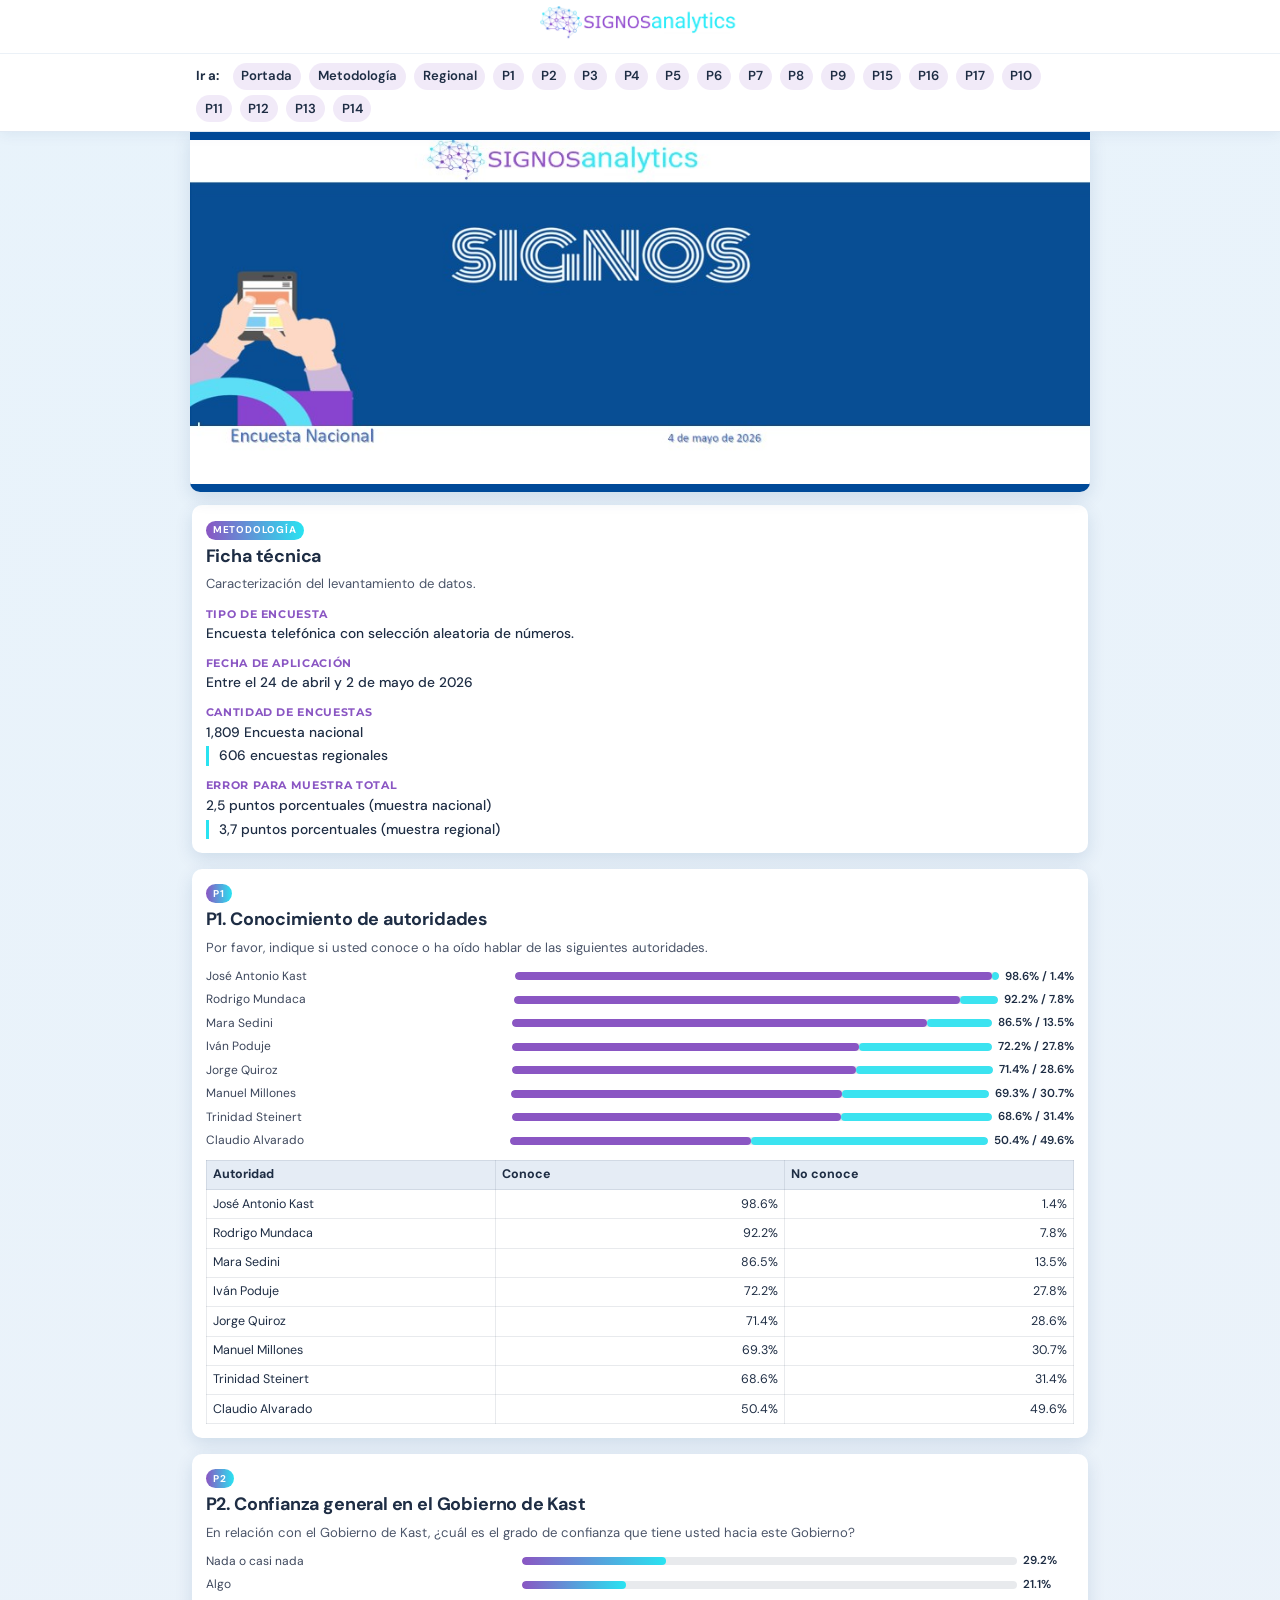
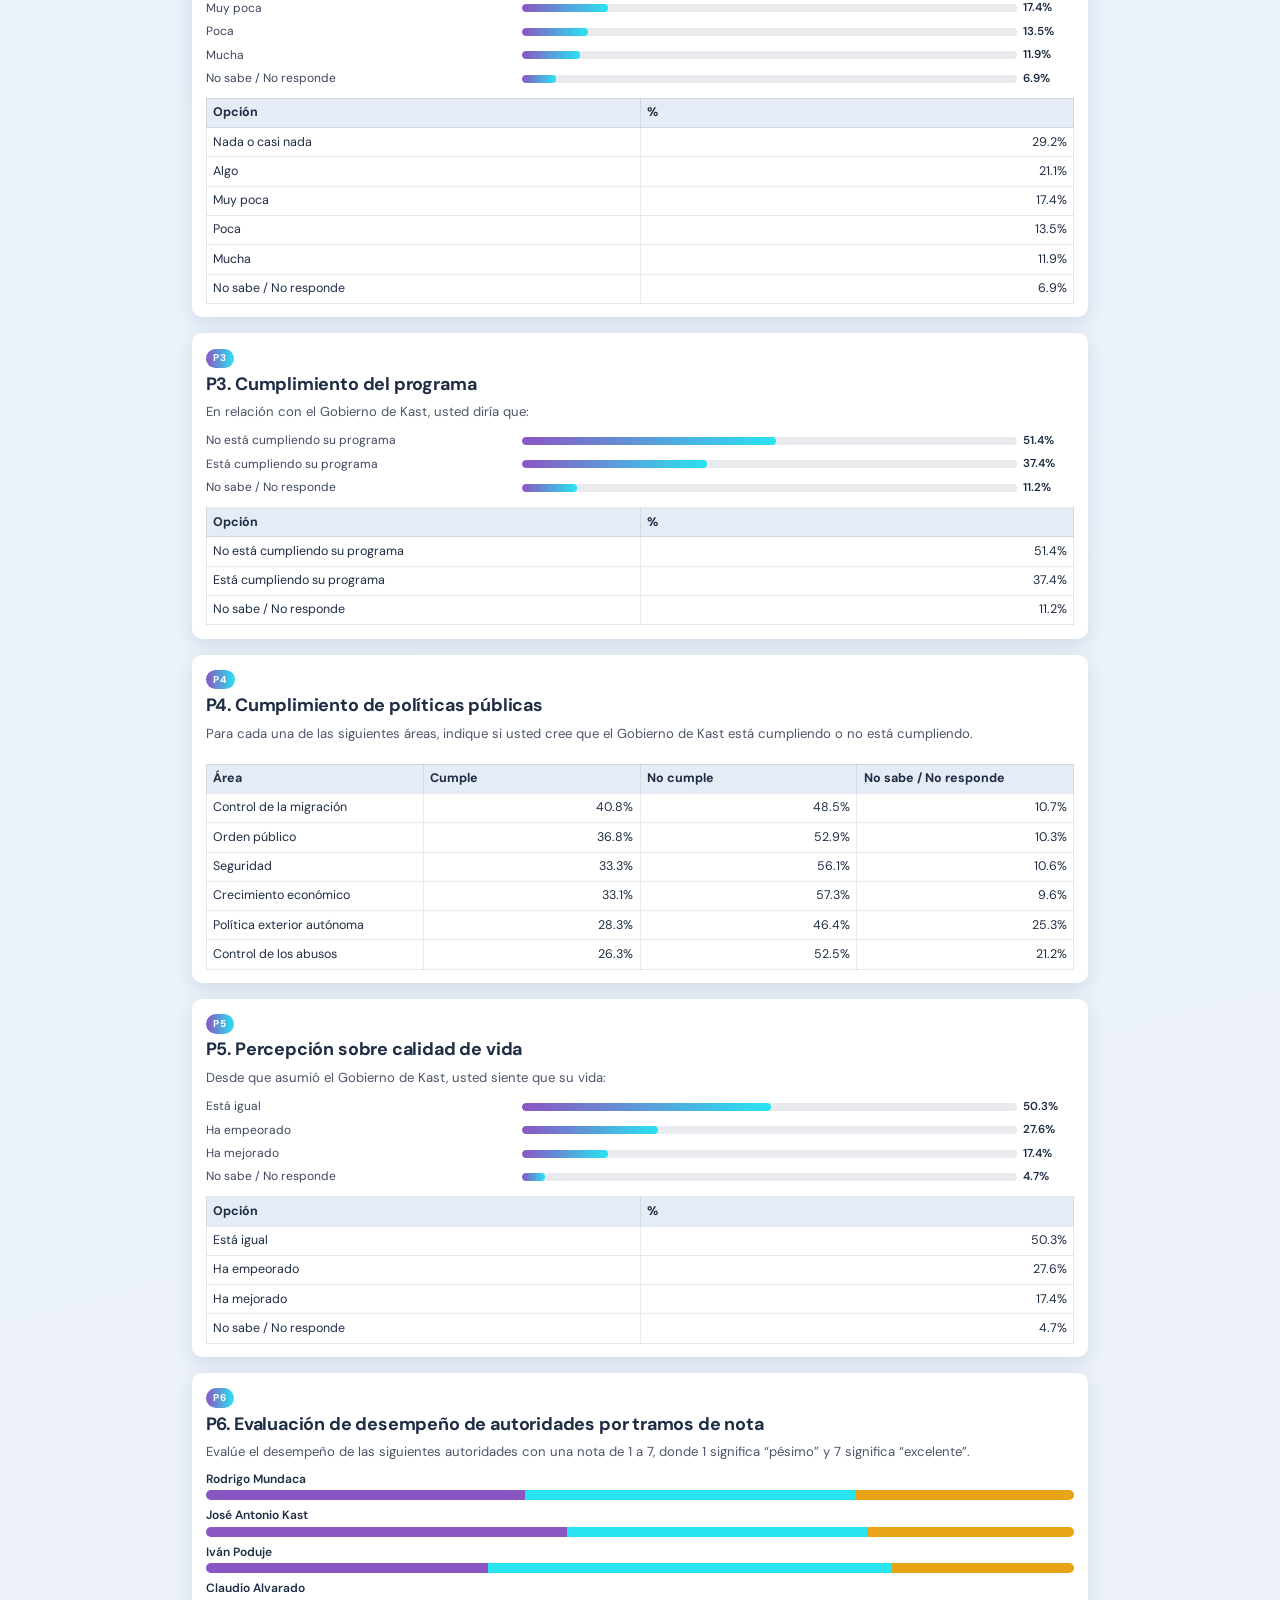
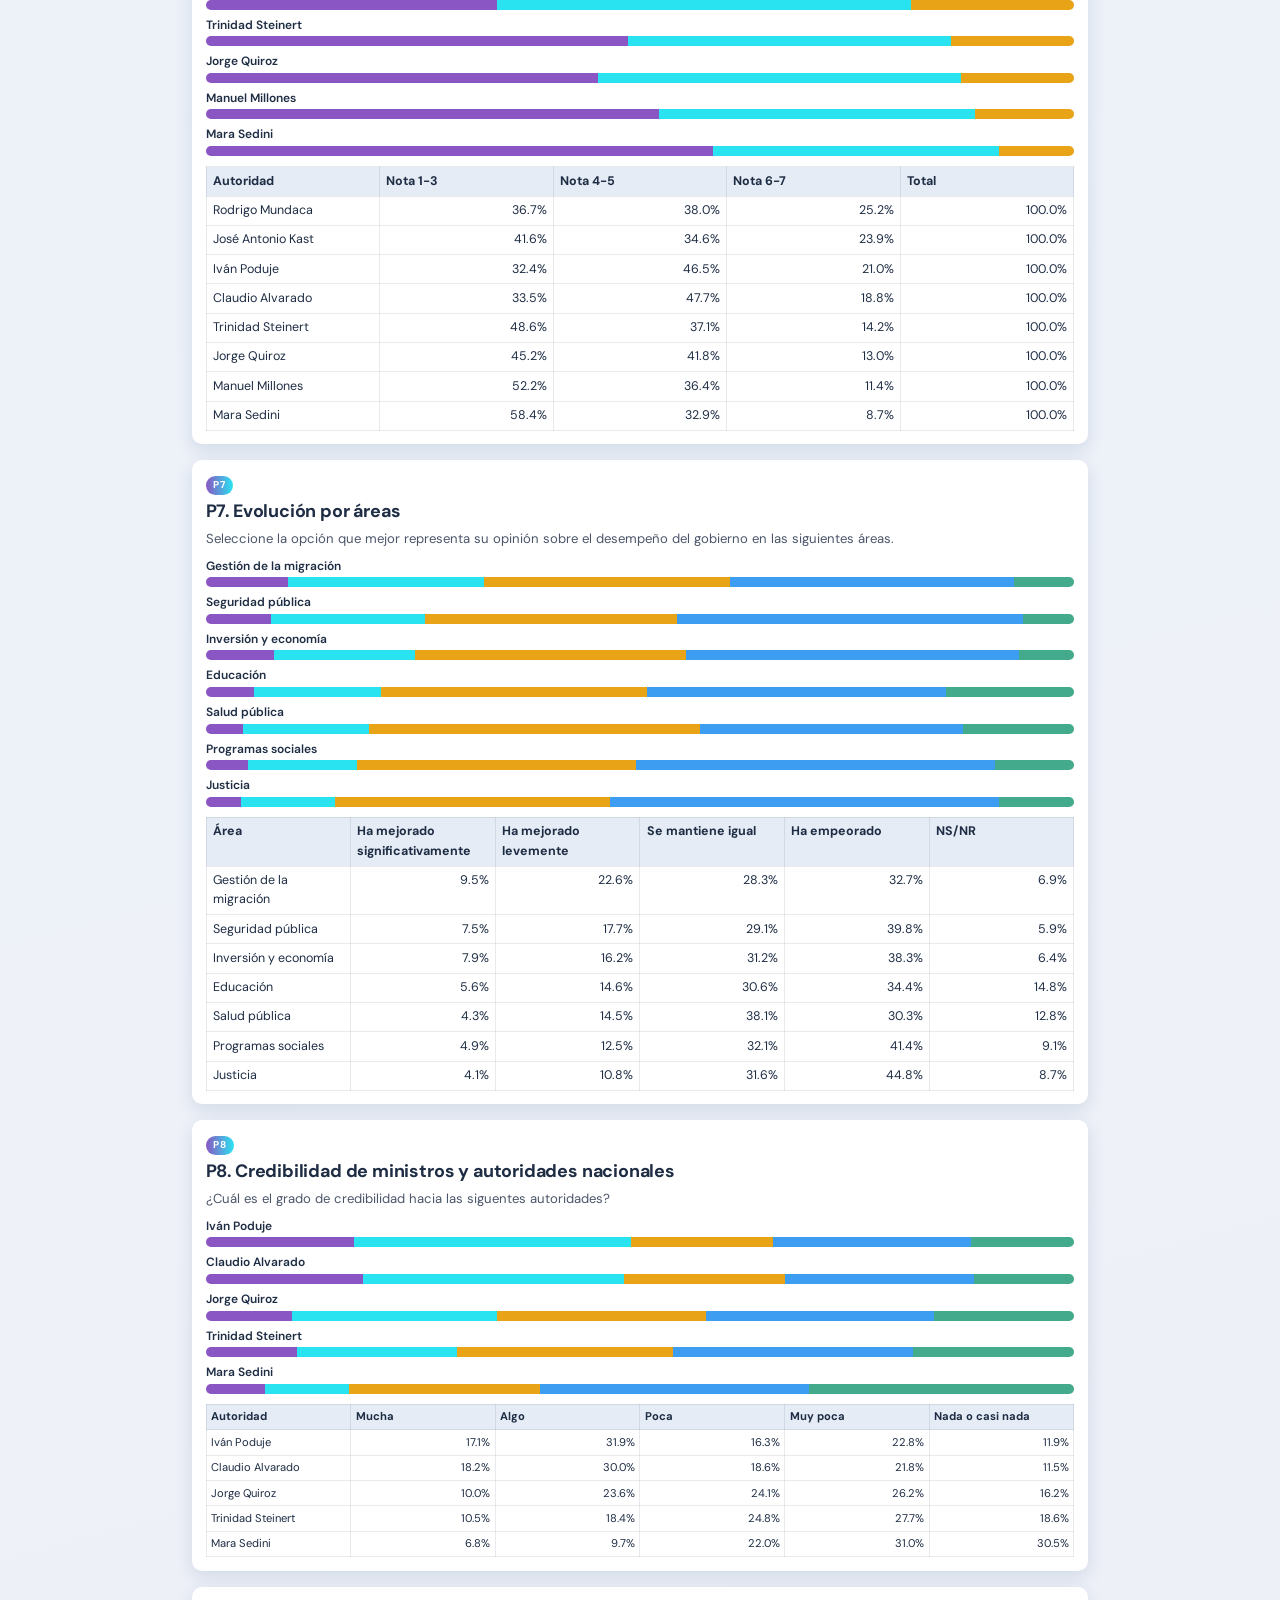
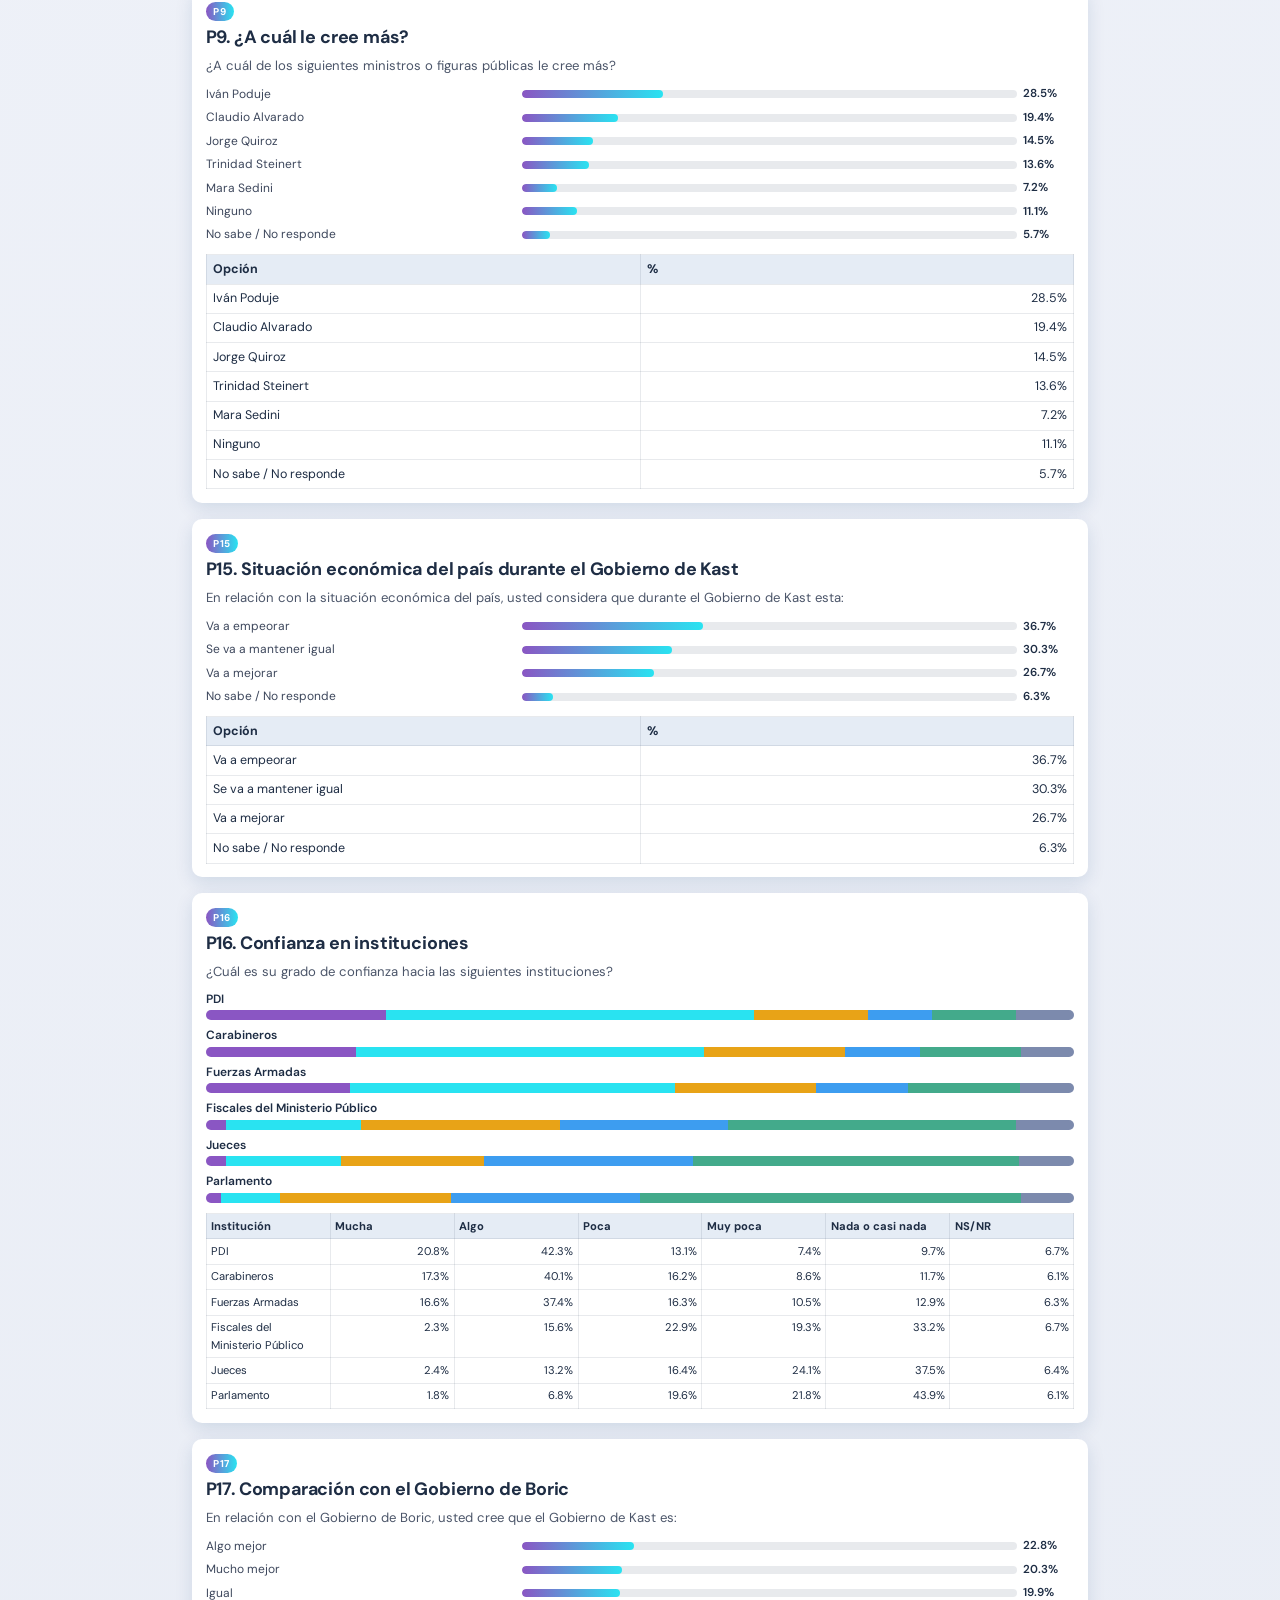
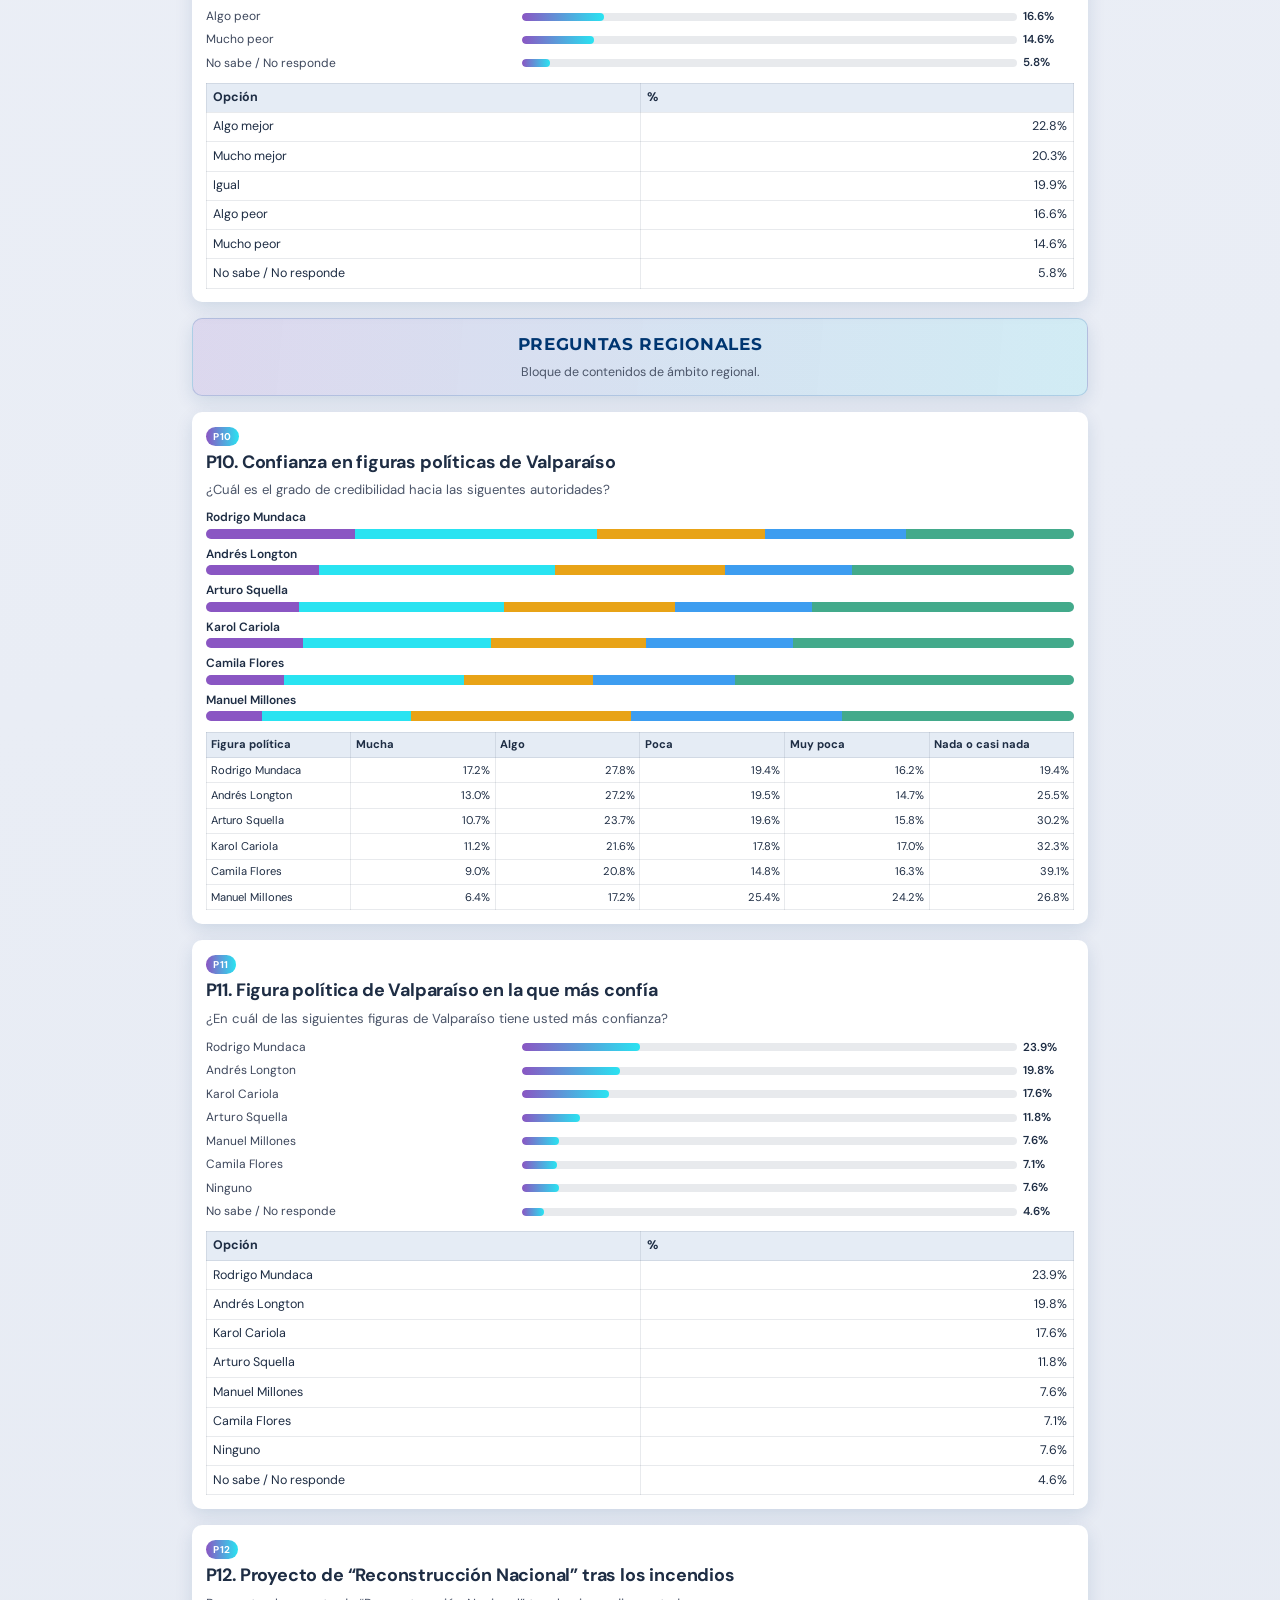
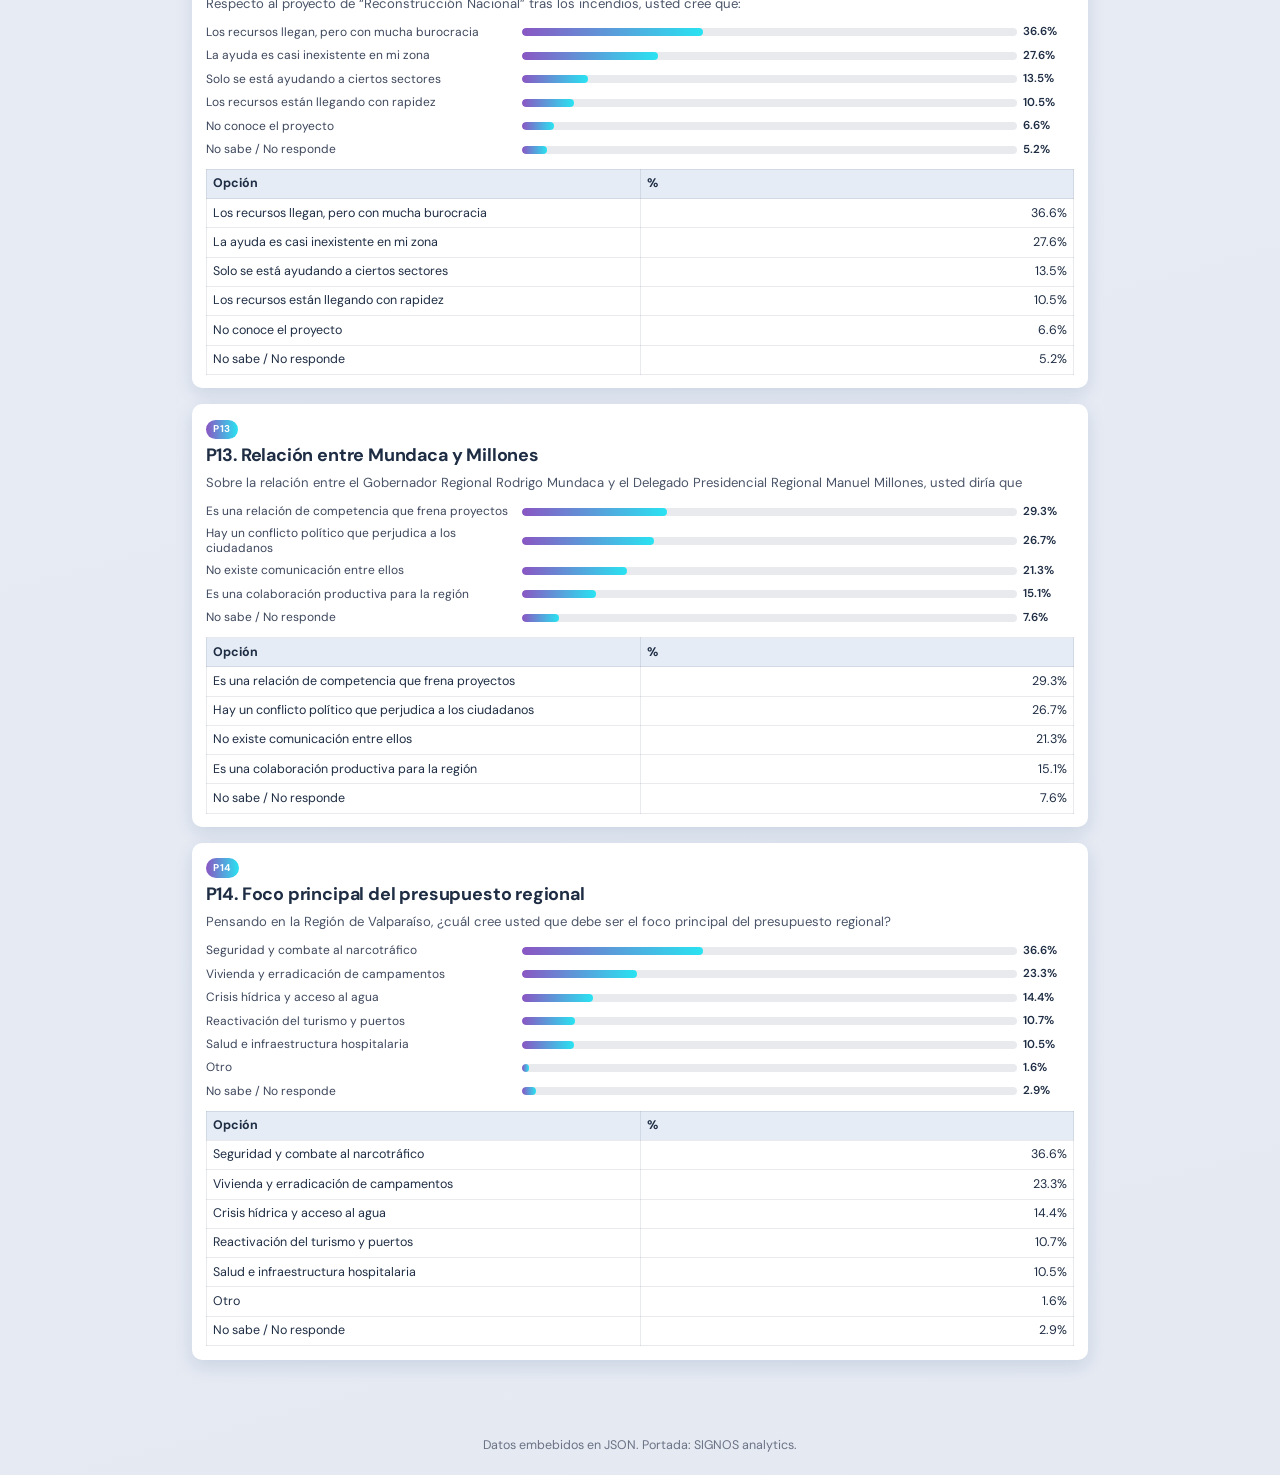
==== index.html @ 1d929cd4 "Add regional survey static site (index + assets)" ====
<!DOCTYPE html>
<html lang="es">
<head>
  <meta charset="utf-8" />
  <meta name="viewport" content="width=device-width, initial-scale=1" />
  <title>Encuesta SIGNOS analytics</title>
  <link rel="preconnect" href="https://fonts.googleapis.com" />
  <link rel="preconnect" href="https://fonts.gstatic.com" crossorigin />
  <link href="https://fonts.googleapis.com/css2?family=DM+Sans:ital,opsz,wght@0,9..40,400;0,9..40,600;0,9..40,700&family=Montserrat:wght@500;600;700&display=swap" rel="stylesheet" />
  <style>
    :root {
      --signos-navy: #004a99;
      --signos-purple: #8a56c3;
      --signos-cyan: #29e3f1;
      --signos-navy-deep: #003671;
      --dk: #1e2d44;
      --accent: var(--signos-purple);
      --accent2: var(--signos-cyan);
      --muted: #6b7c99;
      --surface: #ffffff;
      --bg: linear-gradient(165deg, #e8f3fb 0%, #eef1f8 45%, #e4e9f2 100%);
      --shadow: 0 6px 18px rgba(0, 54, 113, 0.12);
      --radius: 10px;
      --maxw: 920px;
    }
    * { box-sizing: border-box; }
    body {
      margin: 0;
      font-family: "DM Sans", system-ui, -apple-system, Segoe UI, Roboto, sans-serif;
      color: var(--dk);
      background: var(--bg);
      line-height: 1.55;
      font-size: clamp(13px, 2.2vw, 15px);
    }
    a { color: var(--signos-navy); text-decoration: none; }
    a:hover { color: var(--signos-purple); text-decoration: underline; }
    .sticky-head {
      position: sticky;
      top: 0;
      z-index: 80;
      background: rgba(255, 255, 255, 0.97);
      backdrop-filter: blur(10px);
      border-bottom: 1px solid rgba(0, 74, 153, 0.12);
      box-shadow: 0 2px 14px rgba(0, 54, 113, 0.07);
    }
    .brand-bar {
      text-align: center;
      padding: 0.35rem 1rem 0.4rem;
      border-bottom: 1px solid rgba(0, 74, 153, 0.08);
    }
    .brand-bar a {
      display: inline-block;
      line-height: 0;
    }
    .brand-bar .logo-site {
      height: clamp(26px, 4vw, 34px);
      width: auto;
      max-width: min(220px, 42vw);
      object-fit: contain;
    }
    .cover-hero {
      position: relative;
      width: 100%;
      max-width: 900px;
      margin: 0 auto;
      aspect-ratio: 16 / 9;
      max-height: min(48vh, 360px);
      min-height: 200px;
      border-radius: 0 0 var(--radius) var(--radius);
      overflow: hidden;
      box-shadow: var(--shadow);
      scroll-margin-top: 6.5rem;
    }
    .cover-bg {
      position: absolute;
      inset: 0;
      background-color: var(--signos-navy);
      background-image: url("assets/cover-signos.png");
      background-position: center center;
      background-size: contain;
      background-repeat: no-repeat;
    }
    .ficha-list--sheet {
      margin: 0.75rem 0 0;
      display: flex;
      flex-direction: column;
      gap: 0.65rem;
    }
    .slide-metodologia .ficha-item dt {
      font-family: Montserrat, system-ui, sans-serif;
      font-size: 0.68rem;
      font-weight: 700;
      letter-spacing: 0.06em;
      text-transform: uppercase;
      color: var(--signos-purple);
      margin: 0 0 0.12rem;
      text-shadow: none;
    }
    .slide-metodologia .ficha-item dd {
      margin: 0;
      font-size: 0.86rem;
      font-weight: 500;
      line-height: 1.45;
      color: var(--dk);
      text-shadow: none;
    }
    .slide-metodologia .ficha-item dd .sub-line {
      display: block;
      margin-top: 0.25rem;
      padding-left: 0.65rem;
      border-left: 3px solid var(--signos-cyan);
    }
    @media (max-width: 640px) {
      .cover-hero {
        aspect-ratio: 16 / 9;
        max-height: min(42vh, 280px);
        min-height: 160px;
        border-radius: 0;
      }
      .cover-bg {
        background-size: contain;
      }
    }
    nav.toc {
      position: relative;
      z-index: 1;
      background: transparent;
      border-bottom: none;
    }
    nav.toc .inner {
      max-width: var(--maxw);
      margin: 0 auto;
      padding: 0.55rem 1rem;
      display: flex;
      flex-wrap: wrap;
      gap: 0.35rem 0.5rem;
      align-items: center;
      font-size: 0.82rem;
    }
    nav.toc a {
      padding: 0.2rem 0.55rem;
      border-radius: 999px;
      background: rgba(138, 86, 195, 0.12);
      color: var(--dk);
      font-weight: 600;
    }
    nav.toc a:hover { background: rgba(41, 227, 241, 0.22); text-decoration: none; }
    main { max-width: var(--maxw); margin: 0 auto; padding: 0.85rem 0.75rem 2.5rem; }
    .slide {
      background: var(--surface);
      border-radius: var(--radius);
      box-shadow: var(--shadow);
      padding: 0.75rem 0.85rem 0.85rem;
      margin-bottom: 1rem;
      scroll-margin-top: 6.5rem;
      max-width: 100%;
      overflow-x: hidden;
    }
    .slide-head h2 {
      margin: 0.25rem 0 0;
      font-size: clamp(0.95rem, 2.4vw, 1.12rem);
      letter-spacing: -0.01em;
      line-height: 1.3;
      word-break: break-word;
    }
    .pill {
      display: inline-block;
      font-size: 0.62rem;
      font-weight: 700;
      letter-spacing: 0.08em;
      text-transform: uppercase;
      color: #fff;
      background: linear-gradient(90deg, var(--signos-purple), var(--signos-cyan));
      padding: 0.12rem 0.45rem;
      border-radius: 999px;
    }
    .lead {
      margin: 0.45rem 0 0;
      color: #4b5569;
      font-size: 0.82rem;
      line-height: 1.4;
      word-break: break-word;
    }
    .slide-body {
      display: grid;
      grid-template-columns: 1fr;
      gap: 0.65rem;
      margin-top: 0.65rem;
    }
    .panel { min-width: 0; max-width: 100%; overflow: hidden; }
    .scroll-x {
      overflow-x: auto;
      -webkit-overflow-scrolling: touch;
      max-width: 100%;
    }
    .data-table {
      width: 100%;
      max-width: 100%;
      border-collapse: collapse;
      font-size: 0.78rem;
      table-layout: fixed;
    }
    .data-table th, .data-table td {
      border: 1px solid rgba(68, 84, 106, 0.12);
      padding: 0.28rem 0.38rem;
      text-align: left;
      vertical-align: top;
      word-wrap: break-word;
      overflow-wrap: anywhere;
    }
    .data-table th {
      background: rgba(0, 74, 153, 0.1);
      font-weight: 700;
      white-space: normal;
    }
    .data-table td:first-child {
      white-space: normal;
      width: 36%;
    }
    .data-table td.num { text-align: right; font-variant-numeric: tabular-nums; white-space: nowrap; width: auto; }
    .data-table.tight th, .data-table.tight td { font-size: 0.7rem; padding: 0.22rem 0.28rem; }
    .data-table.tight td:first-child { width: 28%; }
    .hbar-block { display: flex; flex-direction: column; gap: 0.35rem; }
    .hbar-row {
      display: grid;
      grid-template-columns: minmax(0, 1fr) minmax(0, 1.6fr) minmax(3.2rem, auto);
      gap: 0.35rem 0.4rem;
      align-items: center;
      max-width: 100%;
    }
    .hbar-label {
      font-size: 0.75rem;
      color: #3d475c;
      word-break: break-word;
      overflow-wrap: anywhere;
      line-height: 1.25;
      min-width: 0;
    }
    .hbar-track {
      height: 8px;
      border-radius: 999px;
      background: rgba(68, 84, 106, 0.12);
      overflow: hidden;
      display: flex;
    }
    .hbar-track.duo { gap: 0; }
    .hbar-fill {
      display: block;
      height: 100%;
      border-radius: 999px;
      background: linear-gradient(90deg, var(--signos-purple), var(--signos-cyan));
      min-width: 2px;
    }
    .hbar-fill.secondary { opacity: 0.9; }
    .hbar-pct {
      font-size: 0.72rem;
      font-weight: 600;
      color: var(--dk);
      font-variant-numeric: tabular-nums;
    }
    .stack-list { display: flex; flex-direction: column; gap: 0.5rem; }
    .stack-title {
      font-size: 0.75rem;
      font-weight: 600;
      margin-bottom: 0.22rem;
      word-break: break-word;
      overflow-wrap: anywhere;
      line-height: 1.25;
    }
    .stack-bar {
      display: flex;
      width: 100%;
      max-width: 100%;
      height: 10px;
      border-radius: 999px;
      overflow: hidden;
      background: rgba(68, 84, 106, 0.08);
    }
    .stack-seg { display: block; height: 100%; min-width: 2px; }
    .slide-block-intro {
      text-align: center;
      padding: 0.75rem 1rem 0.85rem;
      background: linear-gradient(
        95deg,
        rgba(138, 86, 195, 0.14),
        rgba(41, 227, 241, 0.12)
      );
      border: 1px solid rgba(0, 74, 153, 0.18);
    }
    .slide-block-intro h2 {
      margin: 0;
      font-family: Montserrat, system-ui, sans-serif;
      font-size: clamp(0.95rem, 2.5vw, 1.08rem);
      font-weight: 700;
      color: var(--signos-navy-deep);
      letter-spacing: 0.04em;
      text-transform: uppercase;
    }
    .slide-block-intro .lead { margin: 0.35rem 0 0; font-size: 0.78rem; }
    footer {
      text-align: center;
      padding: 1.25rem 0.75rem;
      color: #6b7284;
      font-size: 0.78rem;
    }
  </style>
</head>
<body>
  <div class="sticky-head">
    <div class="brand-bar">
      <a href="#portada" aria-label="SIGNOS analytics — inicio">
        <img src="assets/logo-signos.png" alt="SIGNOS analytics" class="logo-site" width="200" height="45" decoding="async" />
      </a>
    </div>
    <nav class="toc" aria-label="Índice de preguntas">
      <div class="inner">
        <span style="font-weight:700;margin-right:0.35rem;color:var(--dk)">Ir a:</span>
        <a href="#portada">Portada</a><a href="#metodologia">Metodología</a><a href="#bloque-regional">Regional</a><a href="#p1">P1</a><a href="#p2">P2</a><a href="#p3">P3</a><a href="#p4">P4</a><a href="#p5">P5</a><a href="#p6">P6</a><a href="#p7">P7</a><a href="#p8">P8</a><a href="#p9">P9</a><a href="#p15">P15</a><a href="#p16">P16</a><a href="#p17">P17</a><a href="#p10">P10</a><a href="#p11">P11</a><a href="#p12">P12</a><a href="#p13">P13</a><a href="#p14">P14</a>
      </div>
    </nav>
  </div>
  <header class="cover-hero" id="portada" aria-label="Portada">
    <div class="cover-bg" role="img" aria-label="SIGNOS analytics — portada institucional"></div>
  </header>
  <main>
    
<section class="slide slide-metodologia" id="metodologia" aria-labelledby="metodologia-title">
  <header class="slide-head">
    <span class="pill">Metodología</span>
    <h2 id="metodologia-title">Ficha técnica</h2>
    <p class="lead">Caracterización del levantamiento de datos.</p>
  </header>
  <dl class="ficha-list ficha-list--sheet">
    <div class="ficha-item">
      <dt>Tipo de Encuesta</dt>
      <dd>Encuesta telefónica con selección aleatoria de números.</dd>
    </div>
    <div class="ficha-item">
      <dt>Fecha de Aplicación</dt>
      <dd>Entre el 24 de abril y 2 de mayo de 2026</dd>
    </div>
    <div class="ficha-item">
      <dt>Cantidad de Encuestas</dt>
      <dd>
        1,809 Encuesta nacional
        <span class="sub-line">606 encuestas regionales</span>
      </dd>
    </div>
    <div class="ficha-item">
      <dt>Error para muestra total</dt>
      <dd>
        2,5 puntos porcentuales (muestra nacional)
        <span class="sub-line">3,7 puntos porcentuales (muestra regional)</span>
      </dd>
    </div>
  </dl>
</section>

    
<section class="slide" id="p1" aria-labelledby="t1">
  <header class="slide-head">
    <span class="pill">P1</span>
    <h2 id="t1">P1. Conocimiento de autoridades</h2>
    <p class="lead">Por favor, indique si usted conoce o ha oído hablar de las siguientes autoridades.</p>
  </header>
  <div class="slide-body">
    <div class="panel"><div class="hbar-block"><div class="hbar-row"><span class="hbar-label">José Antonio Kast</span><div class="hbar-track duo"><span class="hbar-fill" style="width:98.6%;background:#8a56c3"></span><span class="hbar-fill secondary" style="width:1.4%;background:#29e3f1"></span></div><span class="hbar-pct">98.6% / 1.4%</span></div><div class="hbar-row"><span class="hbar-label">Rodrigo Mundaca</span><div class="hbar-track duo"><span class="hbar-fill" style="width:92.2%;background:#8a56c3"></span><span class="hbar-fill secondary" style="width:7.8%;background:#29e3f1"></span></div><span class="hbar-pct">92.2% / 7.8%</span></div><div class="hbar-row"><span class="hbar-label">Mara Sedini</span><div class="hbar-track duo"><span class="hbar-fill" style="width:86.5%;background:#8a56c3"></span><span class="hbar-fill secondary" style="width:13.5%;background:#29e3f1"></span></div><span class="hbar-pct">86.5% / 13.5%</span></div><div class="hbar-row"><span class="hbar-label">Iván Poduje</span><div class="hbar-track duo"><span class="hbar-fill" style="width:72.2%;background:#8a56c3"></span><span class="hbar-fill secondary" style="width:27.8%;background:#29e3f1"></span></div><span class="hbar-pct">72.2% / 27.8%</span></div><div class="hbar-row"><span class="hbar-label">Jorge Quiroz</span><div class="hbar-track duo"><span class="hbar-fill" style="width:71.4%;background:#8a56c3"></span><span class="hbar-fill secondary" style="width:28.6%;background:#29e3f1"></span></div><span class="hbar-pct">71.4% / 28.6%</span></div><div class="hbar-row"><span class="hbar-label">Manuel Millones</span><div class="hbar-track duo"><span class="hbar-fill" style="width:69.3%;background:#8a56c3"></span><span class="hbar-fill secondary" style="width:30.7%;background:#29e3f1"></span></div><span class="hbar-pct">69.3% / 30.7%</span></div><div class="hbar-row"><span class="hbar-label">Trinidad Steinert</span><div class="hbar-track duo"><span class="hbar-fill" style="width:68.6%;background:#8a56c3"></span><span class="hbar-fill secondary" style="width:31.4%;background:#29e3f1"></span></div><span class="hbar-pct">68.6% / 31.4%</span></div><div class="hbar-row"><span class="hbar-label">Claudio Alvarado</span><div class="hbar-track duo"><span class="hbar-fill" style="width:50.4%;background:#8a56c3"></span><span class="hbar-fill secondary" style="width:49.6%;background:#29e3f1"></span></div><span class="hbar-pct">50.4% / 49.6%</span></div></div></div>
    <div class="panel scroll-x"><table class="data-table"><thead><tr><th>Autoridad</th><th>Conoce</th><th>No conoce</th></tr></thead><tbody><tr><td>José Antonio Kast</td><td class="num">98.6%</td><td class="num">1.4%</td></tr><tr><td>Rodrigo Mundaca</td><td class="num">92.2%</td><td class="num">7.8%</td></tr><tr><td>Mara Sedini</td><td class="num">86.5%</td><td class="num">13.5%</td></tr><tr><td>Iván Poduje</td><td class="num">72.2%</td><td class="num">27.8%</td></tr><tr><td>Jorge Quiroz</td><td class="num">71.4%</td><td class="num">28.6%</td></tr><tr><td>Manuel Millones</td><td class="num">69.3%</td><td class="num">30.7%</td></tr><tr><td>Trinidad Steinert</td><td class="num">68.6%</td><td class="num">31.4%</td></tr><tr><td>Claudio Alvarado</td><td class="num">50.4%</td><td class="num">49.6%</td></tr></tbody></table></div>
  </div>
</section>

<section class="slide" id="p2" aria-labelledby="t2">
  <header class="slide-head">
    <span class="pill">P2</span>
    <h2 id="t2">P2. Confianza general en el Gobierno de Kast</h2>
    <p class="lead">En relación con el Gobierno de Kast, ¿cuál es el grado de confianza que tiene usted hacia este Gobierno?</p>
  </header>
  <div class="slide-body">
    <div class="panel"><div class="hbar-block"><div class="hbar-row"><span class="hbar-label">Nada o casi nada</span><div class="hbar-track"><span class="hbar-fill" style="width:29.2%"></span></div><span class="hbar-pct">29.2%</span></div><div class="hbar-row"><span class="hbar-label">Algo</span><div class="hbar-track"><span class="hbar-fill" style="width:21.1%"></span></div><span class="hbar-pct">21.1%</span></div><div class="hbar-row"><span class="hbar-label">Muy poca</span><div class="hbar-track"><span class="hbar-fill" style="width:17.4%"></span></div><span class="hbar-pct">17.4%</span></div><div class="hbar-row"><span class="hbar-label">Poca</span><div class="hbar-track"><span class="hbar-fill" style="width:13.5%"></span></div><span class="hbar-pct">13.5%</span></div><div class="hbar-row"><span class="hbar-label">Mucha</span><div class="hbar-track"><span class="hbar-fill" style="width:11.9%"></span></div><span class="hbar-pct">11.9%</span></div><div class="hbar-row"><span class="hbar-label">No sabe / No responde</span><div class="hbar-track"><span class="hbar-fill" style="width:6.9%"></span></div><span class="hbar-pct">6.9%</span></div></div></div>
    <div class="panel scroll-x"><table class="data-table"><thead><tr><th>Opción</th><th>%</th></tr></thead><tbody><tr><td>Nada o casi nada</td><td class="num">29.2%</td></tr><tr><td>Algo</td><td class="num">21.1%</td></tr><tr><td>Muy poca</td><td class="num">17.4%</td></tr><tr><td>Poca</td><td class="num">13.5%</td></tr><tr><td>Mucha</td><td class="num">11.9%</td></tr><tr><td>No sabe / No responde</td><td class="num">6.9%</td></tr></tbody></table></div>
  </div>
</section>

<section class="slide" id="p3" aria-labelledby="t3">
  <header class="slide-head">
    <span class="pill">P3</span>
    <h2 id="t3">P3. Cumplimiento del programa</h2>
    <p class="lead">En relación con el Gobierno de Kast, usted diría que:</p>
  </header>
  <div class="slide-body">
    <div class="panel"><div class="hbar-block"><div class="hbar-row"><span class="hbar-label">No está cumpliendo su programa</span><div class="hbar-track"><span class="hbar-fill" style="width:51.4%"></span></div><span class="hbar-pct">51.4%</span></div><div class="hbar-row"><span class="hbar-label">Está cumpliendo su programa</span><div class="hbar-track"><span class="hbar-fill" style="width:37.4%"></span></div><span class="hbar-pct">37.4%</span></div><div class="hbar-row"><span class="hbar-label">No sabe / No responde</span><div class="hbar-track"><span class="hbar-fill" style="width:11.2%"></span></div><span class="hbar-pct">11.2%</span></div></div></div>
    <div class="panel scroll-x"><table class="data-table"><thead><tr><th>Opción</th><th>%</th></tr></thead><tbody><tr><td>No está cumpliendo su programa</td><td class="num">51.4%</td></tr><tr><td>Está cumpliendo su programa</td><td class="num">37.4%</td></tr><tr><td>No sabe / No responde</td><td class="num">11.2%</td></tr></tbody></table></div>
  </div>
</section>

<section class="slide" id="p4" aria-labelledby="t4">
  <header class="slide-head">
    <span class="pill">P4</span>
    <h2 id="t4">P4. Cumplimiento de políticas públicas</h2>
    <p class="lead">Para cada una de las siguientes áreas, indique si usted cree que el Gobierno de Kast está cumpliendo o no está cumpliendo.</p>
  </header>
  <div class="slide-body">
    <div class="panel"></div>
    <div class="panel scroll-x"><table class="data-table"><thead><tr><th>Área</th><th>Cumple</th><th>No cumple</th><th>No sabe / No responde</th></tr></thead><tbody><tr><td>Control de la migración</td><td class="num">40.8%</td><td class="num">48.5%</td><td class="num">10.7%</td></tr><tr><td>Orden público</td><td class="num">36.8%</td><td class="num">52.9%</td><td class="num">10.3%</td></tr><tr><td>Seguridad</td><td class="num">33.3%</td><td class="num">56.1%</td><td class="num">10.6%</td></tr><tr><td>Crecimiento económico</td><td class="num">33.1%</td><td class="num">57.3%</td><td class="num">9.6%</td></tr><tr><td>Política exterior autónoma</td><td class="num">28.3%</td><td class="num">46.4%</td><td class="num">25.3%</td></tr><tr><td>Control de los abusos</td><td class="num">26.3%</td><td class="num">52.5%</td><td class="num">21.2%</td></tr></tbody></table></div>
  </div>
</section>

<section class="slide" id="p5" aria-labelledby="t5">
  <header class="slide-head">
    <span class="pill">P5</span>
    <h2 id="t5">P5. Percepción sobre calidad de vida</h2>
    <p class="lead">Desde que asumió el Gobierno de Kast, usted siente que su vida:</p>
  </header>
  <div class="slide-body">
    <div class="panel"><div class="hbar-block"><div class="hbar-row"><span class="hbar-label">Está igual</span><div class="hbar-track"><span class="hbar-fill" style="width:50.3%"></span></div><span class="hbar-pct">50.3%</span></div><div class="hbar-row"><span class="hbar-label">Ha empeorado</span><div class="hbar-track"><span class="hbar-fill" style="width:27.6%"></span></div><span class="hbar-pct">27.6%</span></div><div class="hbar-row"><span class="hbar-label">Ha mejorado</span><div class="hbar-track"><span class="hbar-fill" style="width:17.4%"></span></div><span class="hbar-pct">17.4%</span></div><div class="hbar-row"><span class="hbar-label">No sabe / No responde</span><div class="hbar-track"><span class="hbar-fill" style="width:4.7%"></span></div><span class="hbar-pct">4.7%</span></div></div></div>
    <div class="panel scroll-x"><table class="data-table"><thead><tr><th>Opción</th><th>%</th></tr></thead><tbody><tr><td>Está igual</td><td class="num">50.3%</td></tr><tr><td>Ha empeorado</td><td class="num">27.6%</td></tr><tr><td>Ha mejorado</td><td class="num">17.4%</td></tr><tr><td>No sabe / No responde</td><td class="num">4.7%</td></tr></tbody></table></div>
  </div>
</section>

<section class="slide" id="p6" aria-labelledby="t6">
  <header class="slide-head">
    <span class="pill">P6</span>
    <h2 id="t6">P6. Evaluación de desempeño de autoridades por tramos de nota</h2>
    <p class="lead">Evalúe el desempeño de las siguientes autoridades con una nota de 1 a 7, donde 1 significa “pésimo” y 7 significa “excelente”.</p>
  </header>
  <div class="slide-body">
    <div class="panel"><div class="stack-list"><div class="stack-item"><div class="stack-title">Rodrigo Mundaca</div><div class="stack-bar"><span class="stack-seg" style="width:36.73%;background:#8a56c3" title="b1 36.7%"></span><span class="stack-seg" style="width:38.05%;background:#29e3f1" title="b2 38.0%"></span><span class="stack-seg" style="width:25.22%;background:#e8a317" title="b3 25.2%"></span></div></div><div class="stack-item"><div class="stack-title">José Antonio Kast</div><div class="stack-bar"><span class="stack-seg" style="width:41.56%;background:#8a56c3" title="b1 41.6%"></span><span class="stack-seg" style="width:34.59%;background:#29e3f1" title="b2 34.6%"></span><span class="stack-seg" style="width:23.86%;background:#e8a317" title="b3 23.9%"></span></div></div><div class="stack-item"><div class="stack-title">Iván Poduje</div><div class="stack-bar"><span class="stack-seg" style="width:32.45%;background:#8a56c3" title="b1 32.4%"></span><span class="stack-seg" style="width:46.52%;background:#29e3f1" title="b2 46.5%"></span><span class="stack-seg" style="width:21.04%;background:#e8a317" title="b3 21.0%"></span></div></div><div class="stack-item"><div class="stack-title">Claudio Alvarado</div><div class="stack-bar"><span class="stack-seg" style="width:33.50%;background:#8a56c3" title="b1 33.5%"></span><span class="stack-seg" style="width:47.67%;background:#29e3f1" title="b2 47.7%"></span><span class="stack-seg" style="width:18.83%;background:#e8a317" title="b3 18.8%"></span></div></div><div class="stack-item"><div class="stack-title">Trinidad Steinert</div><div class="stack-bar"><span class="stack-seg" style="width:48.63%;background:#8a56c3" title="b1 48.6%"></span><span class="stack-seg" style="width:37.12%;background:#29e3f1" title="b2 37.1%"></span><span class="stack-seg" style="width:14.24%;background:#e8a317" title="b3 14.2%"></span></div></div><div class="stack-item"><div class="stack-title">Jorge Quiroz</div><div class="stack-bar"><span class="stack-seg" style="width:45.22%;background:#8a56c3" title="b1 45.2%"></span><span class="stack-seg" style="width:41.76%;background:#29e3f1" title="b2 41.8%"></span><span class="stack-seg" style="width:13.02%;background:#e8a317" title="b3 13.0%"></span></div></div><div class="stack-item"><div class="stack-title">Manuel Millones</div><div class="stack-bar"><span class="stack-seg" style="width:52.17%;background:#8a56c3" title="b1 52.2%"></span><span class="stack-seg" style="width:36.41%;background:#29e3f1" title="b2 36.4%"></span><span class="stack-seg" style="width:11.41%;background:#e8a317" title="b3 11.4%"></span></div></div><div class="stack-item"><div class="stack-title">Mara Sedini</div><div class="stack-bar"><span class="stack-seg" style="width:58.39%;background:#8a56c3" title="b1 58.4%"></span><span class="stack-seg" style="width:32.93%;background:#29e3f1" title="b2 32.9%"></span><span class="stack-seg" style="width:8.68%;background:#e8a317" title="b3 8.7%"></span></div></div></div></div>
    <div class="panel scroll-x"><table class="data-table"><thead><tr><th>Autoridad</th><th>Nota 1-3</th><th>Nota 4-5</th><th>Nota 6-7</th><th>Total</th></tr></thead><tbody><tr><td>Rodrigo Mundaca</td><td class="num">36.7%</td><td class="num">38.0%</td><td class="num">25.2%</td><td class="num">100.0%</td></tr><tr><td>José Antonio Kast</td><td class="num">41.6%</td><td class="num">34.6%</td><td class="num">23.9%</td><td class="num">100.0%</td></tr><tr><td>Iván Poduje</td><td class="num">32.4%</td><td class="num">46.5%</td><td class="num">21.0%</td><td class="num">100.0%</td></tr><tr><td>Claudio Alvarado</td><td class="num">33.5%</td><td class="num">47.7%</td><td class="num">18.8%</td><td class="num">100.0%</td></tr><tr><td>Trinidad Steinert</td><td class="num">48.6%</td><td class="num">37.1%</td><td class="num">14.2%</td><td class="num">100.0%</td></tr><tr><td>Jorge Quiroz</td><td class="num">45.2%</td><td class="num">41.8%</td><td class="num">13.0%</td><td class="num">100.0%</td></tr><tr><td>Manuel Millones</td><td class="num">52.2%</td><td class="num">36.4%</td><td class="num">11.4%</td><td class="num">100.0%</td></tr><tr><td>Mara Sedini</td><td class="num">58.4%</td><td class="num">32.9%</td><td class="num">8.7%</td><td class="num">100.0%</td></tr></tbody></table></div>
  </div>
</section>

<section class="slide" id="p7" aria-labelledby="t7">
  <header class="slide-head">
    <span class="pill">P7</span>
    <h2 id="t7">P7. Evolución por áreas</h2>
    <p class="lead">Seleccione la opción que mejor representa su opinión sobre el desempeño del gobierno en las siguientes áreas.</p>
  </header>
  <div class="slide-body">
    <div class="panel"><div class="stack-list"><div class="stack-item"><div class="stack-title">Gestión de la migración</div><div class="stack-bar"><span class="stack-seg" style="width:9.50%;background:#8a56c3" title="v1 9.5%"></span><span class="stack-seg" style="width:22.60%;background:#29e3f1" title="v2 22.6%"></span><span class="stack-seg" style="width:28.30%;background:#e8a317" title="v3 28.3%"></span><span class="stack-seg" style="width:32.70%;background:#3d9df0" title="v4 32.7%"></span><span class="stack-seg" style="width:6.90%;background:#43aa8b" title="v5 6.9%"></span></div></div><div class="stack-item"><div class="stack-title">Seguridad pública</div><div class="stack-bar"><span class="stack-seg" style="width:7.50%;background:#8a56c3" title="v1 7.5%"></span><span class="stack-seg" style="width:17.70%;background:#29e3f1" title="v2 17.7%"></span><span class="stack-seg" style="width:29.10%;background:#e8a317" title="v3 29.1%"></span><span class="stack-seg" style="width:39.80%;background:#3d9df0" title="v4 39.8%"></span><span class="stack-seg" style="width:5.90%;background:#43aa8b" title="v5 5.9%"></span></div></div><div class="stack-item"><div class="stack-title">Inversión y economía</div><div class="stack-bar"><span class="stack-seg" style="width:7.90%;background:#8a56c3" title="v1 7.9%"></span><span class="stack-seg" style="width:16.20%;background:#29e3f1" title="v2 16.2%"></span><span class="stack-seg" style="width:31.20%;background:#e8a317" title="v3 31.2%"></span><span class="stack-seg" style="width:38.30%;background:#3d9df0" title="v4 38.3%"></span><span class="stack-seg" style="width:6.40%;background:#43aa8b" title="v5 6.4%"></span></div></div><div class="stack-item"><div class="stack-title">Educación</div><div class="stack-bar"><span class="stack-seg" style="width:5.60%;background:#8a56c3" title="v1 5.6%"></span><span class="stack-seg" style="width:14.60%;background:#29e3f1" title="v2 14.6%"></span><span class="stack-seg" style="width:30.60%;background:#e8a317" title="v3 30.6%"></span><span class="stack-seg" style="width:34.40%;background:#3d9df0" title="v4 34.4%"></span><span class="stack-seg" style="width:14.80%;background:#43aa8b" title="v5 14.8%"></span></div></div><div class="stack-item"><div class="stack-title">Salud pública</div><div class="stack-bar"><span class="stack-seg" style="width:4.30%;background:#8a56c3" title="v1 4.3%"></span><span class="stack-seg" style="width:14.50%;background:#29e3f1" title="v2 14.5%"></span><span class="stack-seg" style="width:38.10%;background:#e8a317" title="v3 38.1%"></span><span class="stack-seg" style="width:30.30%;background:#3d9df0" title="v4 30.3%"></span><span class="stack-seg" style="width:12.80%;background:#43aa8b" title="v5 12.8%"></span></div></div><div class="stack-item"><div class="stack-title">Programas sociales</div><div class="stack-bar"><span class="stack-seg" style="width:4.90%;background:#8a56c3" title="v1 4.9%"></span><span class="stack-seg" style="width:12.50%;background:#29e3f1" title="v2 12.5%"></span><span class="stack-seg" style="width:32.10%;background:#e8a317" title="v3 32.1%"></span><span class="stack-seg" style="width:41.40%;background:#3d9df0" title="v4 41.4%"></span><span class="stack-seg" style="width:9.10%;background:#43aa8b" title="v5 9.1%"></span></div></div><div class="stack-item"><div class="stack-title">Justicia</div><div class="stack-bar"><span class="stack-seg" style="width:4.10%;background:#8a56c3" title="v1 4.1%"></span><span class="stack-seg" style="width:10.80%;background:#29e3f1" title="v2 10.8%"></span><span class="stack-seg" style="width:31.60%;background:#e8a317" title="v3 31.6%"></span><span class="stack-seg" style="width:44.80%;background:#3d9df0" title="v4 44.8%"></span><span class="stack-seg" style="width:8.70%;background:#43aa8b" title="v5 8.7%"></span></div></div></div></div>
    <div class="panel scroll-x"><table class="data-table"><thead><tr><th>Área</th><th>Ha mejorado significativamente</th><th>Ha mejorado levemente</th><th>Se mantiene igual</th><th>Ha empeorado</th><th>NS/NR</th></tr></thead><tbody><tr><td>Gestión de la migración</td><td class="num">9.5%</td><td class="num">22.6%</td><td class="num">28.3%</td><td class="num">32.7%</td><td class="num">6.9%</td></tr><tr><td>Seguridad pública</td><td class="num">7.5%</td><td class="num">17.7%</td><td class="num">29.1%</td><td class="num">39.8%</td><td class="num">5.9%</td></tr><tr><td>Inversión y economía</td><td class="num">7.9%</td><td class="num">16.2%</td><td class="num">31.2%</td><td class="num">38.3%</td><td class="num">6.4%</td></tr><tr><td>Educación</td><td class="num">5.6%</td><td class="num">14.6%</td><td class="num">30.6%</td><td class="num">34.4%</td><td class="num">14.8%</td></tr><tr><td>Salud pública</td><td class="num">4.3%</td><td class="num">14.5%</td><td class="num">38.1%</td><td class="num">30.3%</td><td class="num">12.8%</td></tr><tr><td>Programas sociales</td><td class="num">4.9%</td><td class="num">12.5%</td><td class="num">32.1%</td><td class="num">41.4%</td><td class="num">9.1%</td></tr><tr><td>Justicia</td><td class="num">4.1%</td><td class="num">10.8%</td><td class="num">31.6%</td><td class="num">44.8%</td><td class="num">8.7%</td></tr></tbody></table></div>
  </div>
</section>

<section class="slide" id="p8" aria-labelledby="t8">
  <header class="slide-head">
    <span class="pill">P8</span>
    <h2 id="t8">P8. Credibilidad de ministros y autoridades nacionales</h2>
    <p class="lead">¿Cuál es el grado de credibilidad hacia las siguentes autoridades?</p>
  </header>
  <div class="slide-body">
    <div class="panel"><div class="stack-list"><div class="stack-item"><div class="stack-title">Iván Poduje</div><div class="stack-bar"><span class="stack-seg" style="width:17.06%;background:#8a56c3" title="Mucha 17.1%"></span><span class="stack-seg" style="width:31.91%;background:#29e3f1" title="Algo 31.9%"></span><span class="stack-seg" style="width:16.32%;background:#e8a317" title="Poca 16.3%"></span><span class="stack-seg" style="width:22.79%;background:#3d9df0" title="Muy poca 22.8%"></span><span class="stack-seg" style="width:11.91%;background:#43aa8b" title="Nada o casi nada 11.9%"></span></div></div><div class="stack-item"><div class="stack-title">Claudio Alvarado</div><div class="stack-bar"><span class="stack-seg" style="width:18.16%;background:#8a56c3" title="Mucha 18.2%"></span><span class="stack-seg" style="width:29.96%;background:#29e3f1" title="Algo 30.0%"></span><span class="stack-seg" style="width:18.59%;background:#e8a317" title="Poca 18.6%"></span><span class="stack-seg" style="width:21.75%;background:#3d9df0" title="Muy poca 21.8%"></span><span class="stack-seg" style="width:11.54%;background:#43aa8b" title="Nada o casi nada 11.5%"></span></div></div><div class="stack-item"><div class="stack-title">Jorge Quiroz</div><div class="stack-bar"><span class="stack-seg" style="width:9.95%;background:#8a56c3" title="Mucha 10.0%"></span><span class="stack-seg" style="width:23.59%;background:#29e3f1" title="Algo 23.6%"></span><span class="stack-seg" style="width:24.11%;background:#e8a317" title="Poca 24.1%"></span><span class="stack-seg" style="width:26.17%;background:#3d9df0" title="Muy poca 26.2%"></span><span class="stack-seg" style="width:16.17%;background:#43aa8b" title="Nada o casi nada 16.2%"></span></div></div><div class="stack-item"><div class="stack-title">Trinidad Steinert</div><div class="stack-bar"><span class="stack-seg" style="width:10.47%;background:#8a56c3" title="Mucha 10.5%"></span><span class="stack-seg" style="width:18.44%;background:#29e3f1" title="Algo 18.4%"></span><span class="stack-seg" style="width:24.84%;background:#e8a317" title="Poca 24.8%"></span><span class="stack-seg" style="width:27.66%;background:#3d9df0" title="Muy poca 27.7%"></span><span class="stack-seg" style="width:18.59%;background:#43aa8b" title="Nada o casi nada 18.6%"></span></div></div><div class="stack-item"><div class="stack-title">Mara Sedini</div><div class="stack-bar"><span class="stack-seg" style="width:6.82%;background:#8a56c3" title="Mucha 6.8%"></span><span class="stack-seg" style="width:9.73%;background:#29e3f1" title="Algo 9.7%"></span><span class="stack-seg" style="width:21.96%;background:#e8a317" title="Poca 22.0%"></span><span class="stack-seg" style="width:30.97%;background:#3d9df0" title="Muy poca 31.0%"></span><span class="stack-seg" style="width:30.52%;background:#43aa8b" title="Nada o casi nada 30.5%"></span></div></div></div></div>
    <div class="panel scroll-x"><table class="data-table tight"><thead><tr><th>Autoridad</th><th>Mucha</th><th>Algo</th><th>Poca</th><th>Muy poca</th><th>Nada o casi nada</th></tr></thead><tbody><tr><td>Iván Poduje</td><td class="num">17.1%</td><td class="num">31.9%</td><td class="num">16.3%</td><td class="num">22.8%</td><td class="num">11.9%</td></tr><tr><td>Claudio Alvarado</td><td class="num">18.2%</td><td class="num">30.0%</td><td class="num">18.6%</td><td class="num">21.8%</td><td class="num">11.5%</td></tr><tr><td>Jorge Quiroz</td><td class="num">10.0%</td><td class="num">23.6%</td><td class="num">24.1%</td><td class="num">26.2%</td><td class="num">16.2%</td></tr><tr><td>Trinidad Steinert</td><td class="num">10.5%</td><td class="num">18.4%</td><td class="num">24.8%</td><td class="num">27.7%</td><td class="num">18.6%</td></tr><tr><td>Mara Sedini</td><td class="num">6.8%</td><td class="num">9.7%</td><td class="num">22.0%</td><td class="num">31.0%</td><td class="num">30.5%</td></tr></tbody></table></div>
  </div>
</section>

<section class="slide" id="p9" aria-labelledby="t9">
  <header class="slide-head">
    <span class="pill">P9</span>
    <h2 id="t9">P9. ¿A cuál le cree más?</h2>
    <p class="lead">¿A cuál de los siguientes ministros o figuras públicas le cree más?</p>
  </header>
  <div class="slide-body">
    <div class="panel"><div class="hbar-block"><div class="hbar-row"><span class="hbar-label">Iván Poduje</span><div class="hbar-track"><span class="hbar-fill" style="width:28.5%"></span></div><span class="hbar-pct">28.5%</span></div><div class="hbar-row"><span class="hbar-label">Claudio Alvarado</span><div class="hbar-track"><span class="hbar-fill" style="width:19.4%"></span></div><span class="hbar-pct">19.4%</span></div><div class="hbar-row"><span class="hbar-label">Jorge Quiroz</span><div class="hbar-track"><span class="hbar-fill" style="width:14.5%"></span></div><span class="hbar-pct">14.5%</span></div><div class="hbar-row"><span class="hbar-label">Trinidad Steinert</span><div class="hbar-track"><span class="hbar-fill" style="width:13.6%"></span></div><span class="hbar-pct">13.6%</span></div><div class="hbar-row"><span class="hbar-label">Mara Sedini</span><div class="hbar-track"><span class="hbar-fill" style="width:7.2%"></span></div><span class="hbar-pct">7.2%</span></div><div class="hbar-row"><span class="hbar-label">Ninguno</span><div class="hbar-track"><span class="hbar-fill" style="width:11.1%"></span></div><span class="hbar-pct">11.1%</span></div><div class="hbar-row"><span class="hbar-label">No sabe / No responde</span><div class="hbar-track"><span class="hbar-fill" style="width:5.7%"></span></div><span class="hbar-pct">5.7%</span></div></div></div>
    <div class="panel scroll-x"><table class="data-table"><thead><tr><th>Opción</th><th>%</th></tr></thead><tbody><tr><td>Iván Poduje</td><td class="num">28.5%</td></tr><tr><td>Claudio Alvarado</td><td class="num">19.4%</td></tr><tr><td>Jorge Quiroz</td><td class="num">14.5%</td></tr><tr><td>Trinidad Steinert</td><td class="num">13.6%</td></tr><tr><td>Mara Sedini</td><td class="num">7.2%</td></tr><tr><td>Ninguno</td><td class="num">11.1%</td></tr><tr><td>No sabe / No responde</td><td class="num">5.7%</td></tr></tbody></table></div>
  </div>
</section>

<section class="slide" id="p15" aria-labelledby="t15">
  <header class="slide-head">
    <span class="pill">P15</span>
    <h2 id="t15">P15. Situación económica del país durante el Gobierno de Kast</h2>
    <p class="lead">En relación con la situación económica del país, usted considera que durante el Gobierno de Kast esta:</p>
  </header>
  <div class="slide-body">
    <div class="panel"><div class="hbar-block"><div class="hbar-row"><span class="hbar-label">Va a empeorar</span><div class="hbar-track"><span class="hbar-fill" style="width:36.7%"></span></div><span class="hbar-pct">36.7%</span></div><div class="hbar-row"><span class="hbar-label">Se va a mantener igual</span><div class="hbar-track"><span class="hbar-fill" style="width:30.3%"></span></div><span class="hbar-pct">30.3%</span></div><div class="hbar-row"><span class="hbar-label">Va a mejorar</span><div class="hbar-track"><span class="hbar-fill" style="width:26.7%"></span></div><span class="hbar-pct">26.7%</span></div><div class="hbar-row"><span class="hbar-label">No sabe / No responde</span><div class="hbar-track"><span class="hbar-fill" style="width:6.3%"></span></div><span class="hbar-pct">6.3%</span></div></div></div>
    <div class="panel scroll-x"><table class="data-table"><thead><tr><th>Opción</th><th>%</th></tr></thead><tbody><tr><td>Va a empeorar</td><td class="num">36.7%</td></tr><tr><td>Se va a mantener igual</td><td class="num">30.3%</td></tr><tr><td>Va a mejorar</td><td class="num">26.7%</td></tr><tr><td>No sabe / No responde</td><td class="num">6.3%</td></tr></tbody></table></div>
  </div>
</section>

<section class="slide" id="p16" aria-labelledby="t16">
  <header class="slide-head">
    <span class="pill">P16</span>
    <h2 id="t16">P16. Confianza en instituciones</h2>
    <p class="lead">¿Cuál es su grado de confianza hacia las siguientes instituciones?</p>
  </header>
  <div class="slide-body">
    <div class="panel"><div class="stack-list"><div class="stack-item"><div class="stack-title">PDI</div><div class="stack-bar"><span class="stack-seg" style="width:20.80%;background:#8a56c3" title="Mucha 20.8%"></span><span class="stack-seg" style="width:42.30%;background:#29e3f1" title="Algo 42.3%"></span><span class="stack-seg" style="width:13.10%;background:#e8a317" title="Poca 13.1%"></span><span class="stack-seg" style="width:7.40%;background:#3d9df0" title="Muy poca 7.4%"></span><span class="stack-seg" style="width:9.70%;background:#43aa8b" title="Nada o casi nada 9.7%"></span><span class="stack-seg" style="width:6.70%;background:#7c8aad" title="NS/NR 6.7%"></span></div></div><div class="stack-item"><div class="stack-title">Carabineros</div><div class="stack-bar"><span class="stack-seg" style="width:17.30%;background:#8a56c3" title="Mucha 17.3%"></span><span class="stack-seg" style="width:40.10%;background:#29e3f1" title="Algo 40.1%"></span><span class="stack-seg" style="width:16.20%;background:#e8a317" title="Poca 16.2%"></span><span class="stack-seg" style="width:8.60%;background:#3d9df0" title="Muy poca 8.6%"></span><span class="stack-seg" style="width:11.70%;background:#43aa8b" title="Nada o casi nada 11.7%"></span><span class="stack-seg" style="width:6.10%;background:#7c8aad" title="NS/NR 6.1%"></span></div></div><div class="stack-item"><div class="stack-title">Fuerzas Armadas</div><div class="stack-bar"><span class="stack-seg" style="width:16.60%;background:#8a56c3" title="Mucha 16.6%"></span><span class="stack-seg" style="width:37.40%;background:#29e3f1" title="Algo 37.4%"></span><span class="stack-seg" style="width:16.30%;background:#e8a317" title="Poca 16.3%"></span><span class="stack-seg" style="width:10.50%;background:#3d9df0" title="Muy poca 10.5%"></span><span class="stack-seg" style="width:12.90%;background:#43aa8b" title="Nada o casi nada 12.9%"></span><span class="stack-seg" style="width:6.30%;background:#7c8aad" title="NS/NR 6.3%"></span></div></div><div class="stack-item"><div class="stack-title">Fiscales del Ministerio Público</div><div class="stack-bar"><span class="stack-seg" style="width:2.30%;background:#8a56c3" title="Mucha 2.3%"></span><span class="stack-seg" style="width:15.60%;background:#29e3f1" title="Algo 15.6%"></span><span class="stack-seg" style="width:22.90%;background:#e8a317" title="Poca 22.9%"></span><span class="stack-seg" style="width:19.30%;background:#3d9df0" title="Muy poca 19.3%"></span><span class="stack-seg" style="width:33.20%;background:#43aa8b" title="Nada o casi nada 33.2%"></span><span class="stack-seg" style="width:6.70%;background:#7c8aad" title="NS/NR 6.7%"></span></div></div><div class="stack-item"><div class="stack-title">Jueces</div><div class="stack-bar"><span class="stack-seg" style="width:2.40%;background:#8a56c3" title="Mucha 2.4%"></span><span class="stack-seg" style="width:13.20%;background:#29e3f1" title="Algo 13.2%"></span><span class="stack-seg" style="width:16.40%;background:#e8a317" title="Poca 16.4%"></span><span class="stack-seg" style="width:24.10%;background:#3d9df0" title="Muy poca 24.1%"></span><span class="stack-seg" style="width:37.50%;background:#43aa8b" title="Nada o casi nada 37.5%"></span><span class="stack-seg" style="width:6.40%;background:#7c8aad" title="NS/NR 6.4%"></span></div></div><div class="stack-item"><div class="stack-title">Parlamento</div><div class="stack-bar"><span class="stack-seg" style="width:1.80%;background:#8a56c3" title="Mucha 1.8%"></span><span class="stack-seg" style="width:6.80%;background:#29e3f1" title="Algo 6.8%"></span><span class="stack-seg" style="width:19.60%;background:#e8a317" title="Poca 19.6%"></span><span class="stack-seg" style="width:21.80%;background:#3d9df0" title="Muy poca 21.8%"></span><span class="stack-seg" style="width:43.90%;background:#43aa8b" title="Nada o casi nada 43.9%"></span><span class="stack-seg" style="width:6.10%;background:#7c8aad" title="NS/NR 6.1%"></span></div></div></div></div>
    <div class="panel scroll-x"><table class="data-table tight"><thead><tr><th>Institución</th><th>Mucha</th><th>Algo</th><th>Poca</th><th>Muy poca</th><th>Nada o casi nada</th><th>NS/NR</th></tr></thead><tbody><tr><td>PDI</td><td class="num">20.8%</td><td class="num">42.3%</td><td class="num">13.1%</td><td class="num">7.4%</td><td class="num">9.7%</td><td class="num">6.7%</td></tr><tr><td>Carabineros</td><td class="num">17.3%</td><td class="num">40.1%</td><td class="num">16.2%</td><td class="num">8.6%</td><td class="num">11.7%</td><td class="num">6.1%</td></tr><tr><td>Fuerzas Armadas</td><td class="num">16.6%</td><td class="num">37.4%</td><td class="num">16.3%</td><td class="num">10.5%</td><td class="num">12.9%</td><td class="num">6.3%</td></tr><tr><td>Fiscales del Ministerio Público</td><td class="num">2.3%</td><td class="num">15.6%</td><td class="num">22.9%</td><td class="num">19.3%</td><td class="num">33.2%</td><td class="num">6.7%</td></tr><tr><td>Jueces</td><td class="num">2.4%</td><td class="num">13.2%</td><td class="num">16.4%</td><td class="num">24.1%</td><td class="num">37.5%</td><td class="num">6.4%</td></tr><tr><td>Parlamento</td><td class="num">1.8%</td><td class="num">6.8%</td><td class="num">19.6%</td><td class="num">21.8%</td><td class="num">43.9%</td><td class="num">6.1%</td></tr></tbody></table></div>
  </div>
</section>

<section class="slide" id="p17" aria-labelledby="t17">
  <header class="slide-head">
    <span class="pill">P17</span>
    <h2 id="t17">P17. Comparación con el Gobierno de Boric</h2>
    <p class="lead">En relación con el Gobierno de Boric, usted cree que el Gobierno de Kast es:</p>
  </header>
  <div class="slide-body">
    <div class="panel"><div class="hbar-block"><div class="hbar-row"><span class="hbar-label">Algo mejor</span><div class="hbar-track"><span class="hbar-fill" style="width:22.8%"></span></div><span class="hbar-pct">22.8%</span></div><div class="hbar-row"><span class="hbar-label">Mucho mejor</span><div class="hbar-track"><span class="hbar-fill" style="width:20.3%"></span></div><span class="hbar-pct">20.3%</span></div><div class="hbar-row"><span class="hbar-label">Igual</span><div class="hbar-track"><span class="hbar-fill" style="width:19.9%"></span></div><span class="hbar-pct">19.9%</span></div><div class="hbar-row"><span class="hbar-label">Algo peor</span><div class="hbar-track"><span class="hbar-fill" style="width:16.6%"></span></div><span class="hbar-pct">16.6%</span></div><div class="hbar-row"><span class="hbar-label">Mucho peor</span><div class="hbar-track"><span class="hbar-fill" style="width:14.6%"></span></div><span class="hbar-pct">14.6%</span></div><div class="hbar-row"><span class="hbar-label">No sabe / No responde</span><div class="hbar-track"><span class="hbar-fill" style="width:5.8%"></span></div><span class="hbar-pct">5.8%</span></div></div></div>
    <div class="panel scroll-x"><table class="data-table"><thead><tr><th>Opción</th><th>%</th></tr></thead><tbody><tr><td>Algo mejor</td><td class="num">22.8%</td></tr><tr><td>Mucho mejor</td><td class="num">20.3%</td></tr><tr><td>Igual</td><td class="num">19.9%</td></tr><tr><td>Algo peor</td><td class="num">16.6%</td></tr><tr><td>Mucho peor</td><td class="num">14.6%</td></tr><tr><td>No sabe / No responde</td><td class="num">5.8%</td></tr></tbody></table></div>
  </div>
</section>

<section class="slide slide-block-intro" id="bloque-regional" aria-labelledby="titulo-regional">
  <h2 id="titulo-regional">Preguntas regionales</h2>
  <p class="lead">Bloque de contenidos de ámbito regional.</p>
</section>

<section class="slide" id="p10" aria-labelledby="t10">
  <header class="slide-head">
    <span class="pill">P10</span>
    <h2 id="t10">P10. Confianza en figuras políticas de Valparaíso</h2>
    <p class="lead">¿Cuál es el grado de credibilidad hacia las siguentes autoridades?</p>
  </header>
  <div class="slide-body">
    <div class="panel"><div class="stack-list"><div class="stack-item"><div class="stack-title">Rodrigo Mundaca</div><div class="stack-bar"><span class="stack-seg" style="width:17.25%;background:#8a56c3" title="Mucha 17.2%"></span><span class="stack-seg" style="width:27.77%;background:#29e3f1" title="Algo 27.8%"></span><span class="stack-seg" style="width:19.37%;background:#e8a317" title="Poca 19.4%"></span><span class="stack-seg" style="width:16.24%;background:#3d9df0" title="Muy poca 16.2%"></span><span class="stack-seg" style="width:19.37%;background:#43aa8b" title="Nada o casi nada 19.4%"></span></div></div><div class="stack-item"><div class="stack-title">Andrés Longton</div><div class="stack-bar"><span class="stack-seg" style="width:13.03%;background:#8a56c3" title="Mucha 13.0%"></span><span class="stack-seg" style="width:27.23%;background:#29e3f1" title="Algo 27.2%"></span><span class="stack-seg" style="width:19.48%;background:#e8a317" title="Poca 19.5%"></span><span class="stack-seg" style="width:14.71%;background:#3d9df0" title="Muy poca 14.7%"></span><span class="stack-seg" style="width:25.55%;background:#43aa8b" title="Nada o casi nada 25.5%"></span></div></div><div class="stack-item"><div class="stack-title">Arturo Squella</div><div class="stack-bar"><span class="stack-seg" style="width:10.70%;background:#8a56c3" title="Mucha 10.7%"></span><span class="stack-seg" style="width:23.69%;background:#29e3f1" title="Algo 23.7%"></span><span class="stack-seg" style="width:19.62%;background:#e8a317" title="Poca 19.6%"></span><span class="stack-seg" style="width:15.80%;background:#3d9df0" title="Muy poca 15.8%"></span><span class="stack-seg" style="width:30.19%;background:#43aa8b" title="Nada o casi nada 30.2%"></span></div></div><div class="stack-item"><div class="stack-title">Karol Cariola</div><div class="stack-bar"><span class="stack-seg" style="width:11.19%;background:#8a56c3" title="Mucha 11.2%"></span><span class="stack-seg" style="width:21.65%;background:#29e3f1" title="Algo 21.6%"></span><span class="stack-seg" style="width:17.84%;background:#e8a317" title="Poca 17.8%"></span><span class="stack-seg" style="width:16.97%;background:#3d9df0" title="Muy poca 17.0%"></span><span class="stack-seg" style="width:32.35%;background:#43aa8b" title="Nada o casi nada 32.3%"></span></div></div><div class="stack-item"><div class="stack-title">Camila Flores</div><div class="stack-bar"><span class="stack-seg" style="width:9.00%;background:#8a56c3" title="Mucha 9.0%"></span><span class="stack-seg" style="width:20.80%;background:#29e3f1" title="Algo 20.8%"></span><span class="stack-seg" style="width:14.80%;background:#e8a317" title="Poca 14.8%"></span><span class="stack-seg" style="width:16.30%;background:#3d9df0" title="Muy poca 16.3%"></span><span class="stack-seg" style="width:39.09%;background:#43aa8b" title="Nada o casi nada 39.1%"></span></div></div><div class="stack-item"><div class="stack-title">Manuel Millones</div><div class="stack-bar"><span class="stack-seg" style="width:6.44%;background:#8a56c3" title="Mucha 6.4%"></span><span class="stack-seg" style="width:17.23%;background:#29e3f1" title="Algo 17.2%"></span><span class="stack-seg" style="width:25.35%;background:#e8a317" title="Poca 25.4%"></span><span class="stack-seg" style="width:24.23%;background:#3d9df0" title="Muy poca 24.2%"></span><span class="stack-seg" style="width:26.75%;background:#43aa8b" title="Nada o casi nada 26.8%"></span></div></div></div></div>
    <div class="panel scroll-x"><table class="data-table tight"><thead><tr><th>Figura política</th><th>Mucha</th><th>Algo</th><th>Poca</th><th>Muy poca</th><th>Nada o casi nada</th></tr></thead><tbody><tr><td>Rodrigo Mundaca</td><td class="num">17.2%</td><td class="num">27.8%</td><td class="num">19.4%</td><td class="num">16.2%</td><td class="num">19.4%</td></tr><tr><td>Andrés Longton</td><td class="num">13.0%</td><td class="num">27.2%</td><td class="num">19.5%</td><td class="num">14.7%</td><td class="num">25.5%</td></tr><tr><td>Arturo Squella</td><td class="num">10.7%</td><td class="num">23.7%</td><td class="num">19.6%</td><td class="num">15.8%</td><td class="num">30.2%</td></tr><tr><td>Karol Cariola</td><td class="num">11.2%</td><td class="num">21.6%</td><td class="num">17.8%</td><td class="num">17.0%</td><td class="num">32.3%</td></tr><tr><td>Camila Flores</td><td class="num">9.0%</td><td class="num">20.8%</td><td class="num">14.8%</td><td class="num">16.3%</td><td class="num">39.1%</td></tr><tr><td>Manuel Millones</td><td class="num">6.4%</td><td class="num">17.2%</td><td class="num">25.4%</td><td class="num">24.2%</td><td class="num">26.8%</td></tr></tbody></table></div>
  </div>
</section>

<section class="slide" id="p11" aria-labelledby="t11">
  <header class="slide-head">
    <span class="pill">P11</span>
    <h2 id="t11">P11. Figura política de Valparaíso en la que más confía</h2>
    <p class="lead">¿En cuál de las siguientes figuras de Valparaíso tiene usted más confianza?</p>
  </header>
  <div class="slide-body">
    <div class="panel"><div class="hbar-block"><div class="hbar-row"><span class="hbar-label">Rodrigo Mundaca</span><div class="hbar-track"><span class="hbar-fill" style="width:23.9%"></span></div><span class="hbar-pct">23.9%</span></div><div class="hbar-row"><span class="hbar-label">Andrés Longton</span><div class="hbar-track"><span class="hbar-fill" style="width:19.8%"></span></div><span class="hbar-pct">19.8%</span></div><div class="hbar-row"><span class="hbar-label">Karol Cariola</span><div class="hbar-track"><span class="hbar-fill" style="width:17.6%"></span></div><span class="hbar-pct">17.6%</span></div><div class="hbar-row"><span class="hbar-label">Arturo Squella</span><div class="hbar-track"><span class="hbar-fill" style="width:11.8%"></span></div><span class="hbar-pct">11.8%</span></div><div class="hbar-row"><span class="hbar-label">Manuel Millones</span><div class="hbar-track"><span class="hbar-fill" style="width:7.6%"></span></div><span class="hbar-pct">7.6%</span></div><div class="hbar-row"><span class="hbar-label">Camila Flores</span><div class="hbar-track"><span class="hbar-fill" style="width:7.1%"></span></div><span class="hbar-pct">7.1%</span></div><div class="hbar-row"><span class="hbar-label">Ninguno</span><div class="hbar-track"><span class="hbar-fill" style="width:7.6%"></span></div><span class="hbar-pct">7.6%</span></div><div class="hbar-row"><span class="hbar-label">No sabe / No responde</span><div class="hbar-track"><span class="hbar-fill" style="width:4.6%"></span></div><span class="hbar-pct">4.6%</span></div></div></div>
    <div class="panel scroll-x"><table class="data-table"><thead><tr><th>Opción</th><th>%</th></tr></thead><tbody><tr><td>Rodrigo Mundaca</td><td class="num">23.9%</td></tr><tr><td>Andrés Longton</td><td class="num">19.8%</td></tr><tr><td>Karol Cariola</td><td class="num">17.6%</td></tr><tr><td>Arturo Squella</td><td class="num">11.8%</td></tr><tr><td>Manuel Millones</td><td class="num">7.6%</td></tr><tr><td>Camila Flores</td><td class="num">7.1%</td></tr><tr><td>Ninguno</td><td class="num">7.6%</td></tr><tr><td>No sabe / No responde</td><td class="num">4.6%</td></tr></tbody></table></div>
  </div>
</section>

<section class="slide" id="p12" aria-labelledby="t12">
  <header class="slide-head">
    <span class="pill">P12</span>
    <h2 id="t12">P12. Proyecto de “Reconstrucción Nacional” tras los incendios</h2>
    <p class="lead">Respecto al proyecto de “Reconstrucción Nacional” tras los incendios, usted cree que:</p>
  </header>
  <div class="slide-body">
    <div class="panel"><div class="hbar-block"><div class="hbar-row"><span class="hbar-label">Los recursos llegan, pero con mucha burocracia</span><div class="hbar-track"><span class="hbar-fill" style="width:36.6%"></span></div><span class="hbar-pct">36.6%</span></div><div class="hbar-row"><span class="hbar-label">La ayuda es casi inexistente en mi zona</span><div class="hbar-track"><span class="hbar-fill" style="width:27.6%"></span></div><span class="hbar-pct">27.6%</span></div><div class="hbar-row"><span class="hbar-label">Solo se está ayudando a ciertos sectores</span><div class="hbar-track"><span class="hbar-fill" style="width:13.5%"></span></div><span class="hbar-pct">13.5%</span></div><div class="hbar-row"><span class="hbar-label">Los recursos están llegando con rapidez</span><div class="hbar-track"><span class="hbar-fill" style="width:10.5%"></span></div><span class="hbar-pct">10.5%</span></div><div class="hbar-row"><span class="hbar-label">No conoce el proyecto</span><div class="hbar-track"><span class="hbar-fill" style="width:6.6%"></span></div><span class="hbar-pct">6.6%</span></div><div class="hbar-row"><span class="hbar-label">No sabe / No responde</span><div class="hbar-track"><span class="hbar-fill" style="width:5.2%"></span></div><span class="hbar-pct">5.2%</span></div></div></div>
    <div class="panel scroll-x"><table class="data-table"><thead><tr><th>Opción</th><th>%</th></tr></thead><tbody><tr><td>Los recursos llegan, pero con mucha burocracia</td><td class="num">36.6%</td></tr><tr><td>La ayuda es casi inexistente en mi zona</td><td class="num">27.6%</td></tr><tr><td>Solo se está ayudando a ciertos sectores</td><td class="num">13.5%</td></tr><tr><td>Los recursos están llegando con rapidez</td><td class="num">10.5%</td></tr><tr><td>No conoce el proyecto</td><td class="num">6.6%</td></tr><tr><td>No sabe / No responde</td><td class="num">5.2%</td></tr></tbody></table></div>
  </div>
</section>

<section class="slide" id="p13" aria-labelledby="t13">
  <header class="slide-head">
    <span class="pill">P13</span>
    <h2 id="t13">P13. Relación entre Mundaca y Millones</h2>
    <p class="lead">Sobre la relación entre el Gobernador Regional Rodrigo Mundaca y el Delegado Presidencial Regional Manuel Millones, usted diría que</p>
  </header>
  <div class="slide-body">
    <div class="panel"><div class="hbar-block"><div class="hbar-row"><span class="hbar-label">Es una relación de competencia que frena proyectos</span><div class="hbar-track"><span class="hbar-fill" style="width:29.3%"></span></div><span class="hbar-pct">29.3%</span></div><div class="hbar-row"><span class="hbar-label">Hay un conflicto político que perjudica a los ciudadanos</span><div class="hbar-track"><span class="hbar-fill" style="width:26.7%"></span></div><span class="hbar-pct">26.7%</span></div><div class="hbar-row"><span class="hbar-label">No existe comunicación entre ellos</span><div class="hbar-track"><span class="hbar-fill" style="width:21.3%"></span></div><span class="hbar-pct">21.3%</span></div><div class="hbar-row"><span class="hbar-label">Es una colaboración productiva para la región</span><div class="hbar-track"><span class="hbar-fill" style="width:15.1%"></span></div><span class="hbar-pct">15.1%</span></div><div class="hbar-row"><span class="hbar-label">No sabe / No responde</span><div class="hbar-track"><span class="hbar-fill" style="width:7.6%"></span></div><span class="hbar-pct">7.6%</span></div></div></div>
    <div class="panel scroll-x"><table class="data-table"><thead><tr><th>Opción</th><th>%</th></tr></thead><tbody><tr><td>Es una relación de competencia que frena proyectos</td><td class="num">29.3%</td></tr><tr><td>Hay un conflicto político que perjudica a los ciudadanos</td><td class="num">26.7%</td></tr><tr><td>No existe comunicación entre ellos</td><td class="num">21.3%</td></tr><tr><td>Es una colaboración productiva para la región</td><td class="num">15.1%</td></tr><tr><td>No sabe / No responde</td><td class="num">7.6%</td></tr></tbody></table></div>
  </div>
</section>

<section class="slide" id="p14" aria-labelledby="t14">
  <header class="slide-head">
    <span class="pill">P14</span>
    <h2 id="t14">P14. Foco principal del presupuesto regional</h2>
    <p class="lead">Pensando en la Región de Valparaíso, ¿cuál cree usted que debe ser el foco principal del presupuesto regional?</p>
  </header>
  <div class="slide-body">
    <div class="panel"><div class="hbar-block"><div class="hbar-row"><span class="hbar-label">Seguridad y combate al narcotráfico</span><div class="hbar-track"><span class="hbar-fill" style="width:36.6%"></span></div><span class="hbar-pct">36.6%</span></div><div class="hbar-row"><span class="hbar-label">Vivienda y erradicación de campamentos</span><div class="hbar-track"><span class="hbar-fill" style="width:23.3%"></span></div><span class="hbar-pct">23.3%</span></div><div class="hbar-row"><span class="hbar-label">Crisis hídrica y acceso al agua</span><div class="hbar-track"><span class="hbar-fill" style="width:14.4%"></span></div><span class="hbar-pct">14.4%</span></div><div class="hbar-row"><span class="hbar-label">Reactivación del turismo y puertos</span><div class="hbar-track"><span class="hbar-fill" style="width:10.7%"></span></div><span class="hbar-pct">10.7%</span></div><div class="hbar-row"><span class="hbar-label">Salud e infraestructura hospitalaria</span><div class="hbar-track"><span class="hbar-fill" style="width:10.5%"></span></div><span class="hbar-pct">10.5%</span></div><div class="hbar-row"><span class="hbar-label">Otro</span><div class="hbar-track"><span class="hbar-fill" style="width:1.6%"></span></div><span class="hbar-pct">1.6%</span></div><div class="hbar-row"><span class="hbar-label">No sabe / No responde</span><div class="hbar-track"><span class="hbar-fill" style="width:2.9%"></span></div><span class="hbar-pct">2.9%</span></div></div></div>
    <div class="panel scroll-x"><table class="data-table"><thead><tr><th>Opción</th><th>%</th></tr></thead><tbody><tr><td>Seguridad y combate al narcotráfico</td><td class="num">36.6%</td></tr><tr><td>Vivienda y erradicación de campamentos</td><td class="num">23.3%</td></tr><tr><td>Crisis hídrica y acceso al agua</td><td class="num">14.4%</td></tr><tr><td>Reactivación del turismo y puertos</td><td class="num">10.7%</td></tr><tr><td>Salud e infraestructura hospitalaria</td><td class="num">10.5%</td></tr><tr><td>Otro</td><td class="num">1.6%</td></tr><tr><td>No sabe / No responde</td><td class="num">2.9%</td></tr></tbody></table></div>
  </div>
</section>

  </main>
  <footer>
    Datos embebidos en JSON. Portada: SIGNOS analytics.
  </footer>
<script type="application/json" id="survey-data">[
  {
    "id": 1,
    "title": "P1. Conocimiento de autoridades",
    "short_title": "Conocimiento de autoridades",
    "question": "Por favor, indique si usted conoce o ha oído hablar de las siguientes autoridades.",
    "table_type": "two_pct",
    "columns": [
      "Autoridad",
      "Conoce",
      "No conoce"
    ],
    "rows": [
      {
        "label": "José Antonio Kast",
        "a": 0.986,
        "b": 0.014
      },
      {
        "label": "Rodrigo Mundaca",
        "a": 0.922,
        "b": 0.07799999999999996
      },
      {
        "label": "Mara Sedini",
        "a": 0.865,
        "b": 0.135
      },
      {
        "label": "Iván Poduje",
        "a": 0.722,
        "b": 0.278
      },
      {
        "label": "Jorge Quiroz",
        "a": 0.714,
        "b": 0.286
      },
      {
        "label": "Manuel Millones",
        "a": 0.693,
        "b": 0.30700000000000005
      },
      {
        "label": "Trinidad Steinert",
        "a": 0.686,
        "b": 0.314
      },
      {
        "label": "Claudio Alvarado",
        "a": 0.504,
        "b": 0.496
      }
    ]
  },
  {
    "id": 2,
    "title": "P2. Confianza general en el Gobierno de Kast",
    "short_title": "Confianza general en el Gobierno de Kast",
    "question": "En relación con el Gobierno de Kast, ¿cuál es el grado de confianza que tiene usted hacia este Gobierno?",
    "table_type": "simple_pct",
    "columns": [
      "Opción",
      "Porcentaje"
    ],
    "rows": [
      {
        "label": "Nada o casi nada",
        "pct": 0.292
      },
      {
        "label": "Algo",
        "pct": 0.211
      },
      {
        "label": "Muy poca",
        "pct": 0.174
      },
      {
        "label": "Poca",
        "pct": 0.135
      },
      {
        "label": "Mucha",
        "pct": 0.119
      },
      {
        "label": "No sabe / No responde",
        "pct": 0.069
      }
    ]
  },
  {
    "id": 3,
    "title": "P3. Cumplimiento del programa",
    "short_title": "Cumplimiento del programa",
    "question": "En relación con el Gobierno de Kast, usted diría que:",
    "table_type": "simple_pct",
    "columns": [
      "Opción",
      "Porcentaje"
    ],
    "rows": [
      {
        "label": "No está cumpliendo su programa",
        "pct": 0.514
      },
      {
        "label": "Está cumpliendo su programa",
        "pct": 0.374
      },
      {
        "label": "No sabe / No responde",
        "pct": 0.112
      }
    ]
  },
  {
    "id": 4,
    "title": "P4. Cumplimiento de políticas públicas",
    "short_title": "Cumplimiento de políticas públicas",
    "question": "Para cada una de las siguientes áreas, indique si usted cree que el Gobierno de Kast está cumpliendo o no está cumpliendo.",
    "table_type": "three_pct",
    "columns": [
      "Área",
      "Cumple",
      "No cumple",
      "No sabe / No responde"
    ],
    "rows": [
      {
        "label": "Control de la migración",
        "c1": 0.408,
        "c2": 0.485,
        "c3": 0.107
      },
      {
        "label": "Orden público",
        "c1": 0.368,
        "c2": 0.529,
        "c3": 0.103
      },
      {
        "label": "Seguridad",
        "c1": 0.333,
        "c2": 0.561,
        "c3": 0.106
      },
      {
        "label": "Crecimiento económico",
        "c1": 0.331,
        "c2": 0.573,
        "c3": 0.096
      },
      {
        "label": "Política exterior autónoma",
        "c1": 0.283,
        "c2": 0.464,
        "c3": 0.253
      },
      {
        "label": "Control de los abusos",
        "c1": 0.263,
        "c2": 0.525,
        "c3": 0.212
      }
    ]
  },
  {
    "id": 5,
    "title": "P5. Percepción sobre calidad de vida",
    "short_title": "Percepción sobre calidad de vida",
    "question": "Desde que asumió el Gobierno de Kast, usted siente que su vida:",
    "table_type": "simple_pct",
    "columns": [
      "Opción",
      "Porcentaje"
    ],
    "rows": [
      {
        "label": "Está igual",
        "pct": 0.503
      },
      {
        "label": "Ha empeorado",
        "pct": 0.276
      },
      {
        "label": "Ha mejorado",
        "pct": 0.174
      },
      {
        "label": "No sabe / No responde",
        "pct": 0.047
      }
    ]
  },
  {
    "id": 6,
    "title": "P6. Evaluación de desempeño de autoridades por tramos de nota",
    "short_title": "Evaluación de desempeño de autoridades por tramos de nota",
    "question": "Evalúe el desempeño de las siguientes autoridades con una nota de 1 a 7, donde 1 significa “pésimo” y 7 significa “excelente”.",
    "table_type": "grade_bands",
    "columns": [
      "Autoridad",
      "Nota 1-3",
      "Nota 4-5",
      "Nota 6-7"
    ],
    "rows": [
      {
        "label": "Rodrigo Mundaca",
        "b1": 0.3673245614035088,
        "b2": 0.3804824561403509,
        "b3": 0.25219298245614036,
        "total": 1
      },
      {
        "label": "José Antonio Kast",
        "b1": 0.415574650912997,
        "b2": 0.3458646616541353,
        "b3": 0.238560687432868,
        "total": 1.0000000000000004
      },
      {
        "label": "Iván Poduje",
        "b1": 0.32445355191256825,
        "b2": 0.4651639344262295,
        "b3": 0.21038251366120217,
        "total": 0.9999999999999999
      },
      {
        "label": "Claudio Alvarado",
        "b1": 0.3349514563106796,
        "b2": 0.4766990291262136,
        "b3": 0.1883495145631068,
        "total": 0.9999999999999999
      },
      {
        "label": "Trinidad Steinert",
        "b1": 0.48633093525179855,
        "b2": 0.37122302158273385,
        "b3": 0.14244604316546763,
        "total": 1
      },
      {
        "label": "Jorge Quiroz",
        "b1": 0.45221606648199447,
        "b2": 0.41759002770083103,
        "b3": 0.13019390581717452,
        "total": 1
      },
      {
        "label": "Manuel Millones",
        "b1": 0.5217391304347826,
        "b2": 0.3641304347826087,
        "b3": 0.1141304347826087,
        "total": 1
      },
      {
        "label": "Mara Sedini",
        "b1": 0.5839120370370371,
        "b2": 0.32928240740740744,
        "b3": 0.08680555555555557,
        "total": 1
      }
    ]
  },
  {
    "id": 7,
    "title": "P7. Evolución por áreas",
    "short_title": "Evolución por áreas",
    "question": "Seleccione la opción que mejor representa su opinión sobre el desempeño del gobierno en las siguientes áreas.",
    "table_type": "evolution",
    "columns": [
      "Área",
      "Ha mejorado significativamente",
      "Ha mejorado levemente",
      "Se mantiene igual",
      "Ha empeorado",
      "NS/NR"
    ],
    "rows": [
      {
        "label": "Gestión de la migración",
        "v1": 0.095,
        "v2": 0.226,
        "v3": 0.283,
        "v4": 0.327,
        "v5": 0.069
      },
      {
        "label": "Seguridad pública",
        "v1": 0.075,
        "v2": 0.177,
        "v3": 0.291,
        "v4": 0.398,
        "v5": 0.059
      },
      {
        "label": "Inversión y economía",
        "v1": 0.079,
        "v2": 0.162,
        "v3": 0.312,
        "v4": 0.383,
        "v5": 0.064
      },
      {
        "label": "Educación",
        "v1": 0.056,
        "v2": 0.146,
        "v3": 0.306,
        "v4": 0.344,
        "v5": 0.148
      },
      {
        "label": "Salud pública",
        "v1": 0.043,
        "v2": 0.145,
        "v3": 0.381,
        "v4": 0.303,
        "v5": 0.128
      },
      {
        "label": "Programas sociales",
        "v1": 0.049,
        "v2": 0.125,
        "v3": 0.321,
        "v4": 0.414,
        "v5": 0.091
      },
      {
        "label": "Justicia",
        "v1": 0.041,
        "v2": 0.108,
        "v3": 0.316,
        "v4": 0.448,
        "v5": 0.087
      }
    ]
  },
  {
    "id": 8,
    "title": "P8. Credibilidad de ministros y autoridades nacionales",
    "short_title": "Credibilidad de ministros y autoridades nacionales",
    "question": "¿Cuál es el grado de credibilidad hacia las siguentes autoridades?",
    "table_type": "credibility",
    "columns": [
      "Autoridad",
      "Mucha",
      "Algo",
      "Poca",
      "Muy poca",
      "Nada o casi nada"
    ],
    "rows": [
      {
        "label": "Iván Poduje",
        "Mucha": 0.17058823529411768,
        "Algo": 0.3191176470588235,
        "Poca": 0.1632352941176471,
        "Muy poca": 0.22794117647058823,
        "Nada o casi nada": 0.11911764705882355
      },
      {
        "label": "Claudio Alvarado",
        "Mucha": 0.18162393162393164,
        "Algo": 0.2995726495726496,
        "Poca": 0.1858974358974359,
        "Muy poca": 0.21752136752136753,
        "Nada o casi nada": 0.11538461538461539
      },
      {
        "label": "Jorge Quiroz",
        "Mucha": 0.09953343701399689,
        "Algo": 0.23592534992223949,
        "Poca": 0.2410575427682737,
        "Muy poca": 0.26174183514774496,
        "Nada o casi nada": 0.16174183514774493
      },
      {
        "label": "Trinidad Steinert",
        "Mucha": 0.1046875,
        "Algo": 0.18437499999999998,
        "Poca": 0.2484375,
        "Muy poca": 0.27656250000000004,
        "Nada o casi nada": 0.18593749999999998
      },
      {
        "label": "Mara Sedini",
        "Mucha": 0.06823821339950371,
        "Algo": 0.09727047146401985,
        "Poca": 0.21960297766749376,
        "Muy poca": 0.3096774193548387,
        "Nada o casi nada": 0.3052109181141439
      }
    ]
  },
  {
    "id": 9,
    "title": "P9. ¿A cuál le cree más?",
    "short_title": "¿A cuál le cree más?",
    "question": "¿A cuál de los siguientes ministros o figuras públicas le cree más?",
    "table_type": "simple_pct",
    "columns": [
      "Opción",
      "Porcentaje"
    ],
    "rows": [
      {
        "label": "Iván Poduje",
        "pct": 0.285
      },
      {
        "label": "Claudio Alvarado",
        "pct": 0.194
      },
      {
        "label": "Jorge Quiroz",
        "pct": 0.145
      },
      {
        "label": "Trinidad Steinert",
        "pct": 0.136
      },
      {
        "label": "Mara Sedini",
        "pct": 0.072
      },
      {
        "label": "Ninguno",
        "pct": 0.111
      },
      {
        "label": "No sabe / No responde",
        "pct": 0.057
      }
    ]
  },
  {
    "id": 15,
    "title": "P15. Situación económica del país durante el Gobierno de Kast",
    "short_title": "Situación económica del país durante el Gobierno de Kast",
    "question": "En relación con la situación económica del país, usted considera que durante el Gobierno de Kast esta:",
    "table_type": "simple_pct",
    "columns": [
      "Opción",
      "Porcentaje"
    ],
    "rows": [
      {
        "label": "Va a empeorar",
        "pct": 0.367
      },
      {
        "label": "Se va a mantener igual",
        "pct": 0.303
      },
      {
        "label": "Va a mejorar",
        "pct": 0.267
      },
      {
        "label": "No sabe / No responde",
        "pct": 0.063
      }
    ]
  },
  {
    "id": 16,
    "title": "P16. Confianza en instituciones",
    "short_title": "Confianza en instituciones",
    "question": "¿Cuál es su grado de confianza hacia las siguientes instituciones?",
    "table_type": "credibility",
    "columns": [
      "Institución",
      "Mucha",
      "Algo",
      "Poca",
      "Muy poca",
      "Nada o casi nada",
      "NS/NR"
    ],
    "rows": [
      {
        "label": "PDI",
        "Mucha": 0.208,
        "Algo": 0.423,
        "Poca": 0.131,
        "Muy poca": 0.074,
        "Nada o casi nada": 0.097,
        "NS/NR": 0.067
      },
      {
        "label": "Carabineros",
        "Mucha": 0.173,
        "Algo": 0.401,
        "Poca": 0.162,
        "Muy poca": 0.086,
        "Nada o casi nada": 0.117,
        "NS/NR": 0.061
      },
      {
        "label": "Fuerzas Armadas",
        "Mucha": 0.166,
        "Algo": 0.374,
        "Poca": 0.163,
        "Muy poca": 0.105,
        "Nada o casi nada": 0.129,
        "NS/NR": 0.063
      },
      {
        "label": "Fiscales del Ministerio Público",
        "Mucha": 0.023,
        "Algo": 0.156,
        "Poca": 0.229,
        "Muy poca": 0.193,
        "Nada o casi nada": 0.332,
        "NS/NR": 0.067
      },
      {
        "label": "Jueces",
        "Mucha": 0.024,
        "Algo": 0.132,
        "Poca": 0.164,
        "Muy poca": 0.241,
        "Nada o casi nada": 0.375,
        "NS/NR": 0.064
      },
      {
        "label": "Parlamento",
        "Mucha": 0.018,
        "Algo": 0.068,
        "Poca": 0.196,
        "Muy poca": 0.218,
        "Nada o casi nada": 0.439,
        "NS/NR": 0.061
      }
    ]
  },
  {
    "id": 17,
    "title": "P17. Comparación con el Gobierno de Boric",
    "short_title": "Comparación con el Gobierno de Boric",
    "question": "En relación con el Gobierno de Boric, usted cree que el Gobierno de Kast es:",
    "table_type": "simple_pct",
    "columns": [
      "Opción",
      "Porcentaje"
    ],
    "rows": [
      {
        "label": "Algo mejor",
        "pct": 0.228
      },
      {
        "label": "Mucho mejor",
        "pct": 0.203
      },
      {
        "label": "Igual",
        "pct": 0.199
      },
      {
        "label": "Algo peor",
        "pct": 0.166
      },
      {
        "label": "Mucho peor",
        "pct": 0.146
      },
      {
        "label": "No sabe / No responde",
        "pct": 0.058
      }
    ]
  },
  {
    "id": 10,
    "title": "P10. Confianza en figuras políticas de Valparaíso",
    "short_title": "Confianza en figuras políticas de Valparaíso",
    "question": "¿Cuál es el grado de credibilidad hacia las siguentes autoridades?",
    "table_type": "credibility",
    "columns": [
      "Figura política",
      "Mucha",
      "Algo",
      "Poca",
      "Muy poca",
      "Nada o casi nada"
    ],
    "rows": [
      {
        "label": "Rodrigo Mundaca",
        "Mucha": 0.17245240761478162,
        "Algo": 0.2777155655095185,
        "Poca": 0.19372900335946247,
        "Muy poca": 0.1623740201567749,
        "Nada o casi nada": 0.19372900335946247
      },
      {
        "label": "Andrés Longton",
        "Mucha": 0.1303225806451613,
        "Algo": 0.27225806451612905,
        "Poca": 0.19483870967741937,
        "Muy poca": 0.1470967741935484,
        "Nada o casi nada": 0.255483870967742
      },
      {
        "label": "Arturo Squella",
        "Mucha": 0.1070063694267516,
        "Algo": 0.23694267515923564,
        "Poca": 0.19617834394904457,
        "Muy poca": 0.15796178343949044,
        "Nada o casi nada": 0.3019108280254777
      },
      {
        "label": "Karol Cariola",
        "Mucha": 0.1119311193111931,
        "Algo": 0.2164821648216482,
        "Poca": 0.17835178351783515,
        "Muy poca": 0.16974169741697417,
        "Nada o casi nada": 0.3234932349323493
      },
      {
        "label": "Camila Flores",
        "Mucha": 0.0900243309002433,
        "Algo": 0.20802919708029197,
        "Poca": 0.148029197080292,
        "Muy poca": 0.1630170316301703,
        "Nada o casi nada": 0.390900243309002
      },
      {
        "label": "Manuel Millones",
        "Mucha": 0.06442577030812326,
        "Algo": 0.1722689075630252,
        "Poca": 0.2535014005602241,
        "Muy poca": 0.242296918767507,
        "Nada o casi nada": 0.26750700280112044
      }
    ]
  },
  {
    "id": 11,
    "title": "P11. Figura política de Valparaíso en la que más confía",
    "short_title": "Figura política de Valparaíso en la que más confía",
    "question": "¿En cuál de las siguientes figuras de Valparaíso tiene usted más confianza?",
    "table_type": "simple_pct",
    "columns": [
      "Opción",
      "Porcentaje"
    ],
    "rows": [
      {
        "label": "Rodrigo Mundaca",
        "pct": 0.239
      },
      {
        "label": "Andrés Longton",
        "pct": 0.198
      },
      {
        "label": "Karol Cariola",
        "pct": 0.176
      },
      {
        "label": "Arturo Squella",
        "pct": 0.118
      },
      {
        "label": "Manuel Millones",
        "pct": 0.076
      },
      {
        "label": "Camila Flores",
        "pct": 0.071
      },
      {
        "label": "Ninguno",
        "pct": 0.076
      },
      {
        "label": "No sabe / No responde",
        "pct": 0.046
      }
    ]
  },
  {
    "id": 12,
    "title": "P12. Proyecto de “Reconstrucción Nacional” tras los incendios",
    "short_title": "Proyecto de “Reconstrucción Nacional” tras los incendios",
    "question": "Respecto al proyecto de “Reconstrucción Nacional” tras los incendios, usted cree que:",
    "table_type": "simple_pct",
    "columns": [
      "Opción",
      "Porcentaje"
    ],
    "rows": [
      {
        "label": "Los recursos llegan, pero con mucha burocracia",
        "pct": 0.366
      },
      {
        "label": "La ayuda es casi inexistente en mi zona",
        "pct": 0.276
      },
      {
        "label": "Solo se está ayudando a ciertos sectores",
        "pct": 0.135
      },
      {
        "label": "Los recursos están llegando con rapidez",
        "pct": 0.105
      },
      {
        "label": "No conoce el proyecto",
        "pct": 0.066
      },
      {
        "label": "No sabe / No responde",
        "pct": 0.052
      }
    ]
  },
  {
    "id": 13,
    "title": "P13. Relación entre Mundaca y Millones",
    "short_title": "Relación entre Mundaca y Millones",
    "question": "Sobre la relación entre el Gobernador Regional Rodrigo Mundaca y el Delegado Presidencial Regional Manuel Millones, usted diría que",
    "table_type": "simple_pct",
    "columns": [
      "Opción",
      "Porcentaje"
    ],
    "rows": [
      {
        "label": "Es una relación de competencia que frena proyectos",
        "pct": 0.293
      },
      {
        "label": "Hay un conflicto político que perjudica a los ciudadanos",
        "pct": 0.267
      },
      {
        "label": "No existe comunicación entre ellos",
        "pct": 0.213
      },
      {
        "label": "Es una colaboración productiva para la región",
        "pct": 0.151
      },
      {
        "label": "No sabe / No responde",
        "pct": 0.076
      }
    ]
  },
  {
    "id": 14,
    "title": "P14. Foco principal del presupuesto regional",
    "short_title": "Foco principal del presupuesto regional",
    "question": "Pensando en la Región de Valparaíso, ¿cuál cree usted que debe ser el foco principal del presupuesto regional?",
    "table_type": "simple_pct",
    "columns": [
      "Opción",
      "Porcentaje"
    ],
    "rows": [
      {
        "label": "Seguridad y combate al narcotráfico",
        "pct": 0.366
      },
      {
        "label": "Vivienda y erradicación de campamentos",
        "pct": 0.233
      },
      {
        "label": "Crisis hídrica y acceso al agua",
        "pct": 0.144
      },
      {
        "label": "Reactivación del turismo y puertos",
        "pct": 0.107
      },
      {
        "label": "Salud e infraestructura hospitalaria",
        "pct": 0.105
      },
      {
        "label": "Otro",
        "pct": 0.016
      },
      {
        "label": "No sabe / No responde",
        "pct": 0.029
      }
    ]
  }
]</script>
</body>
</html>
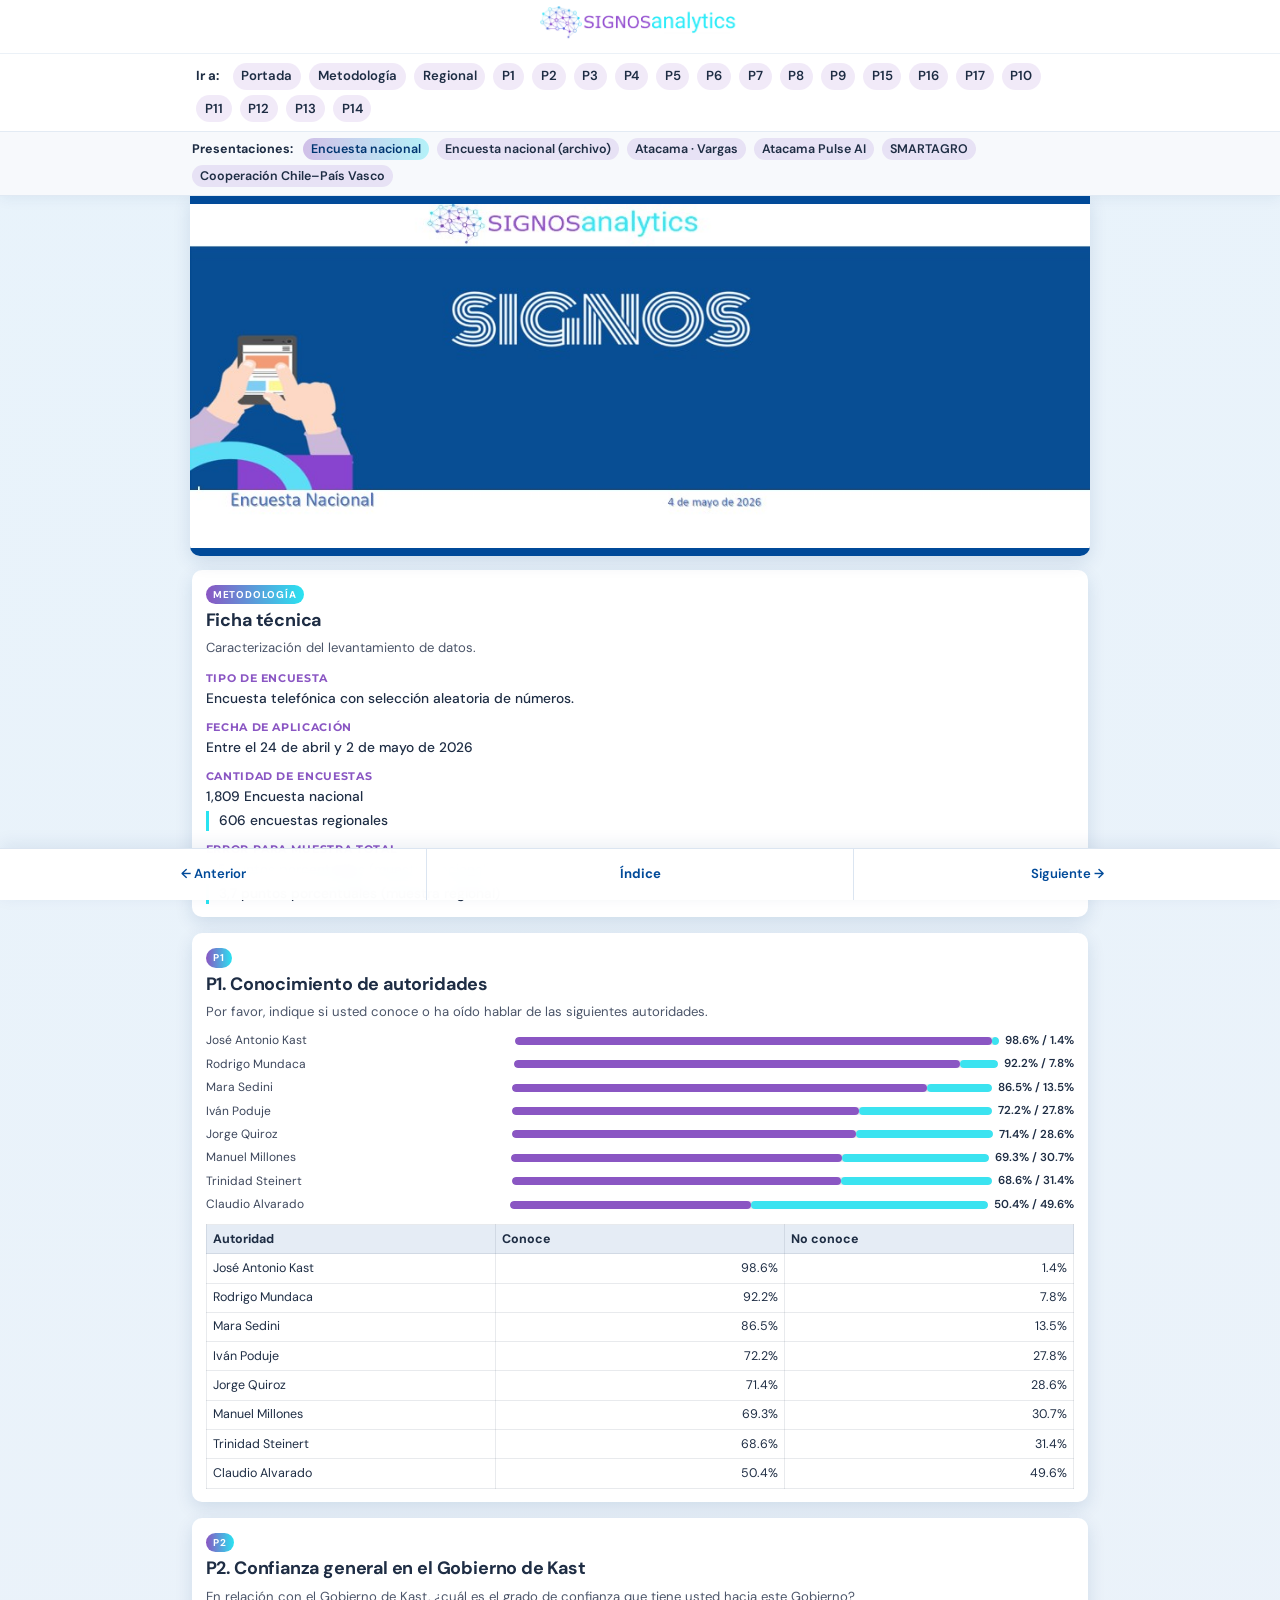
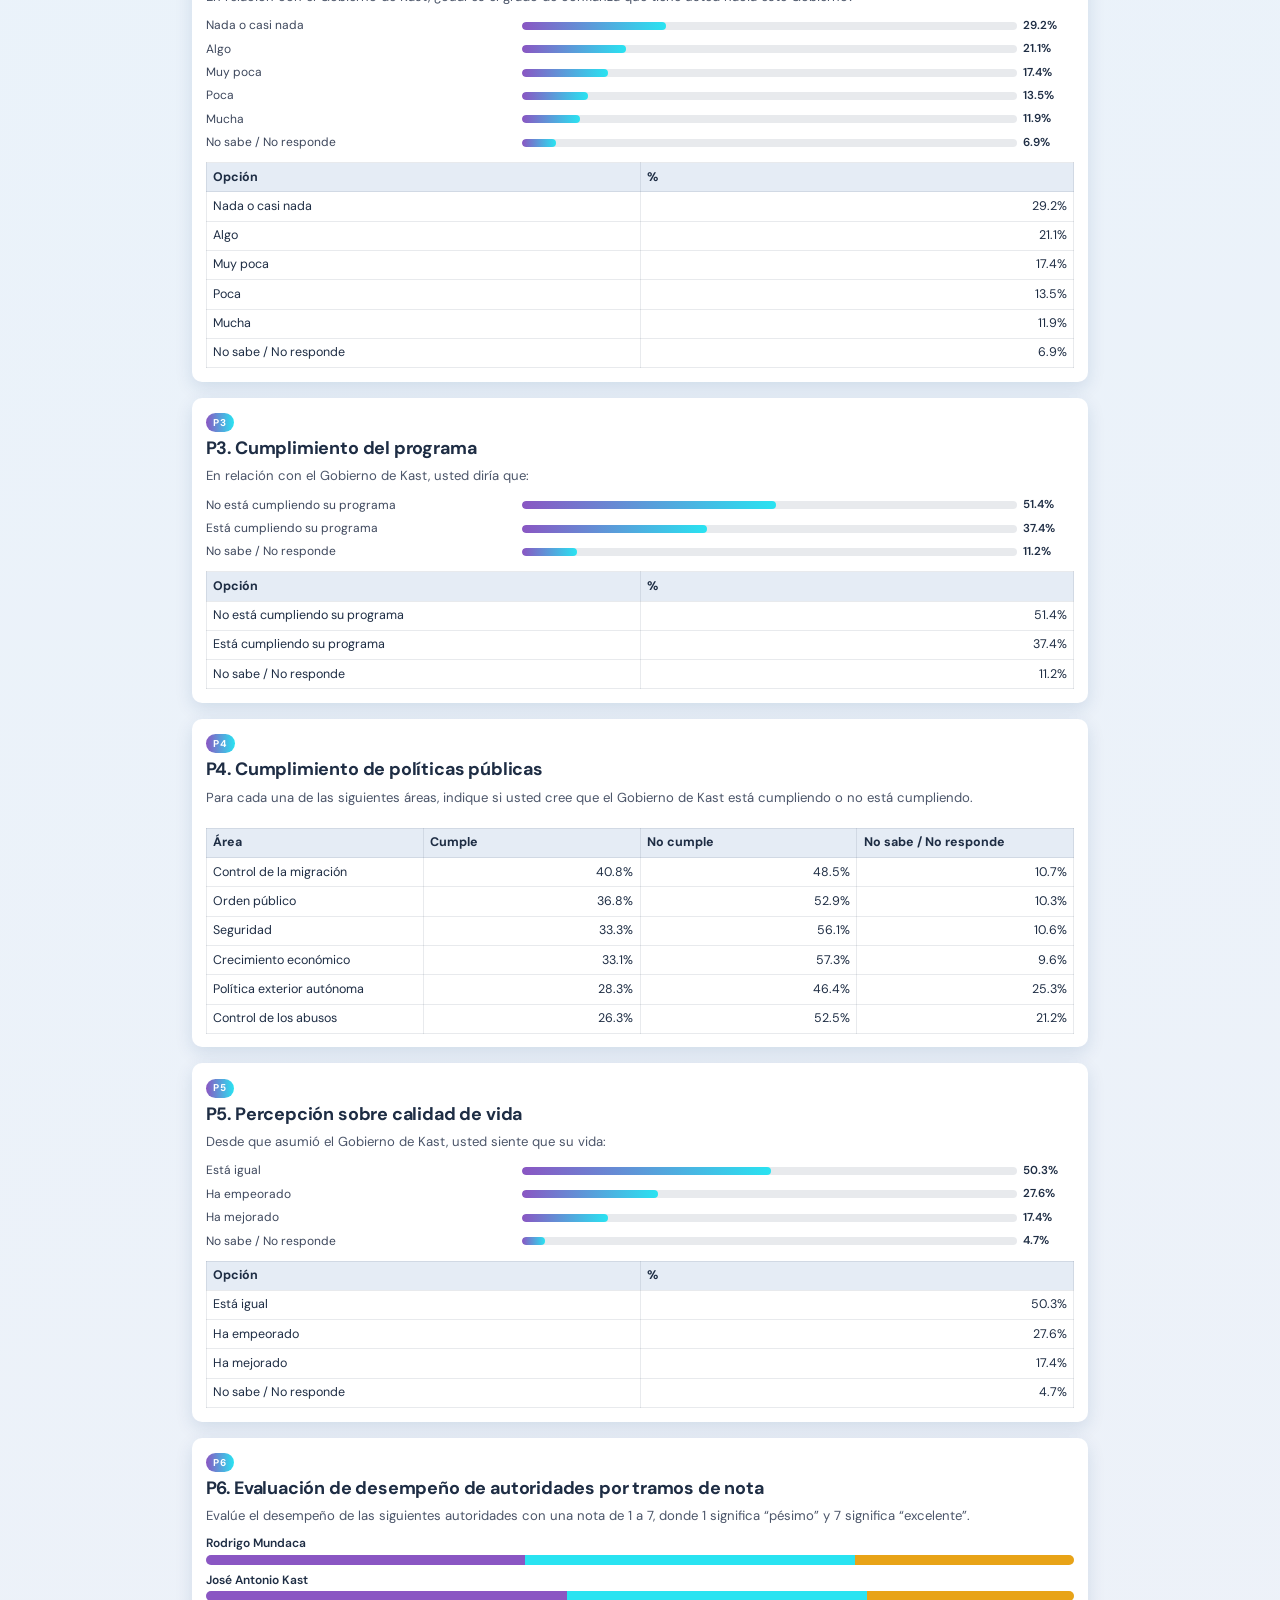
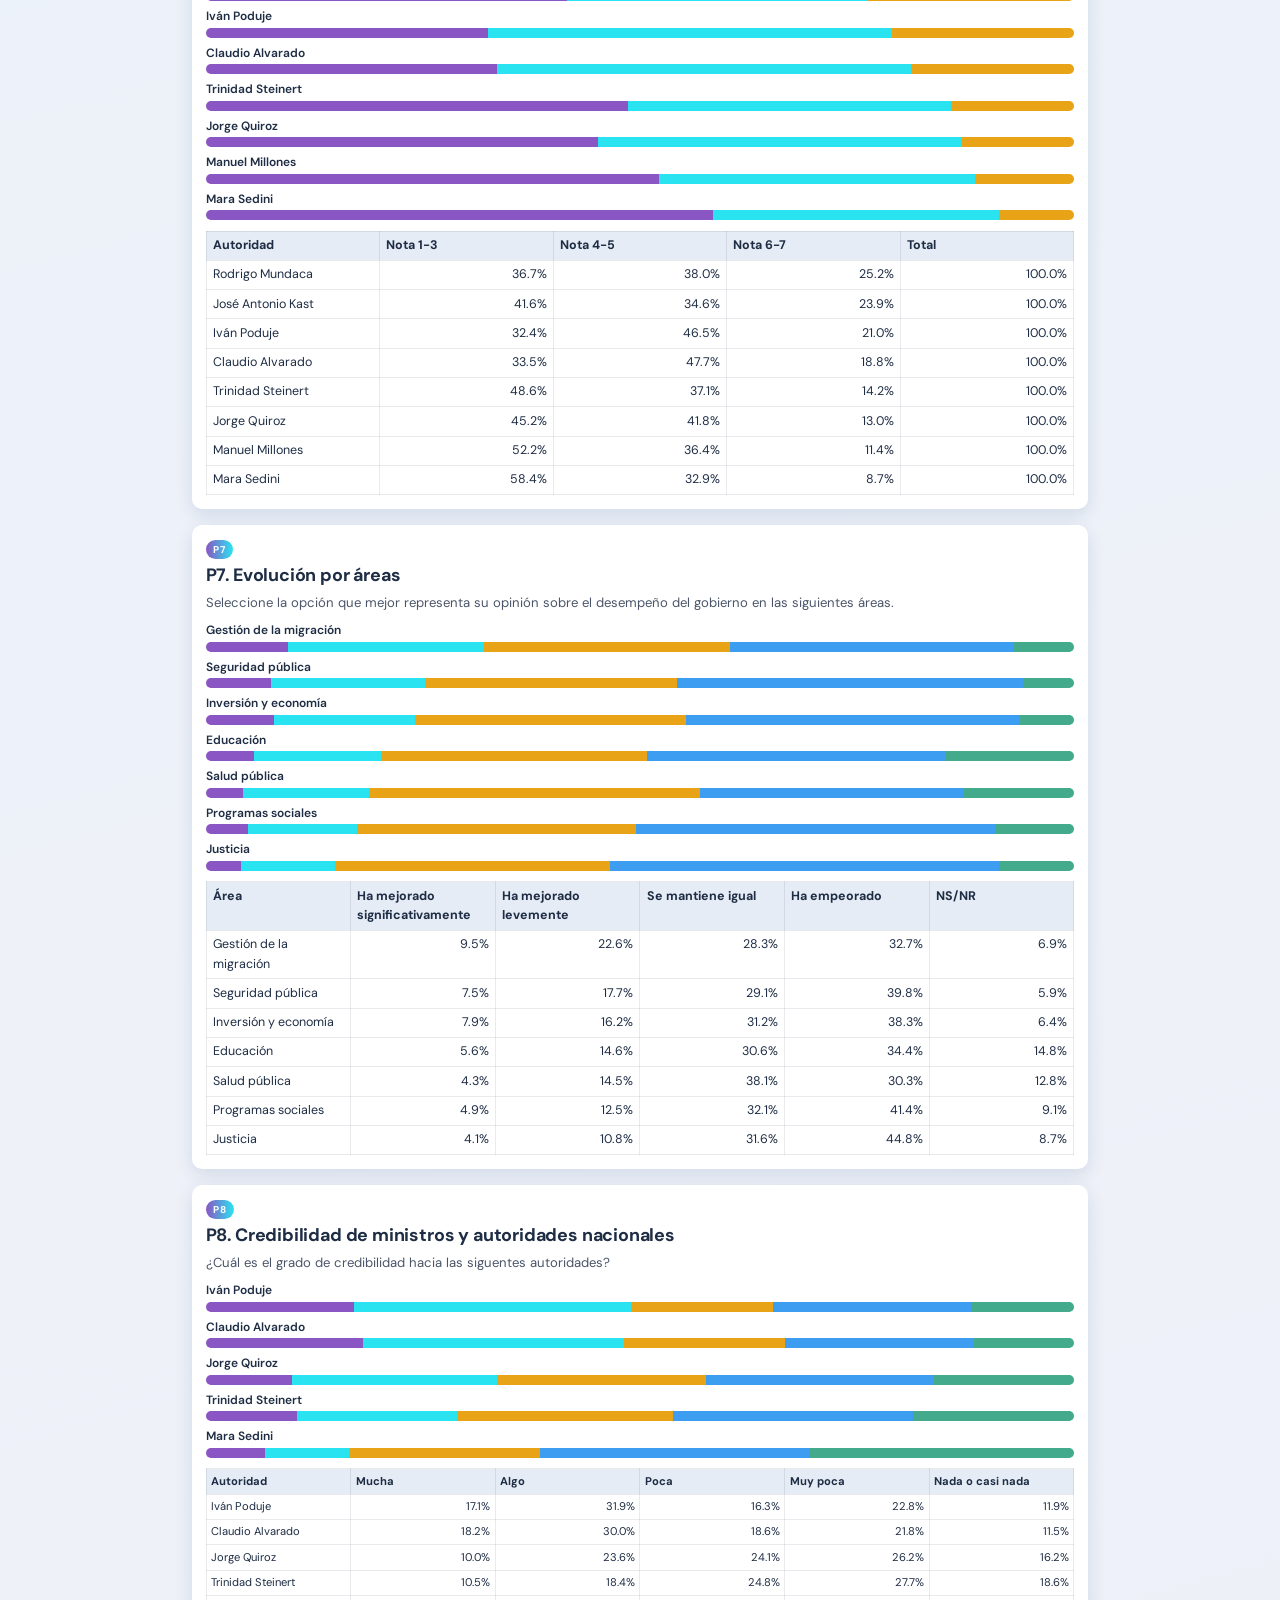
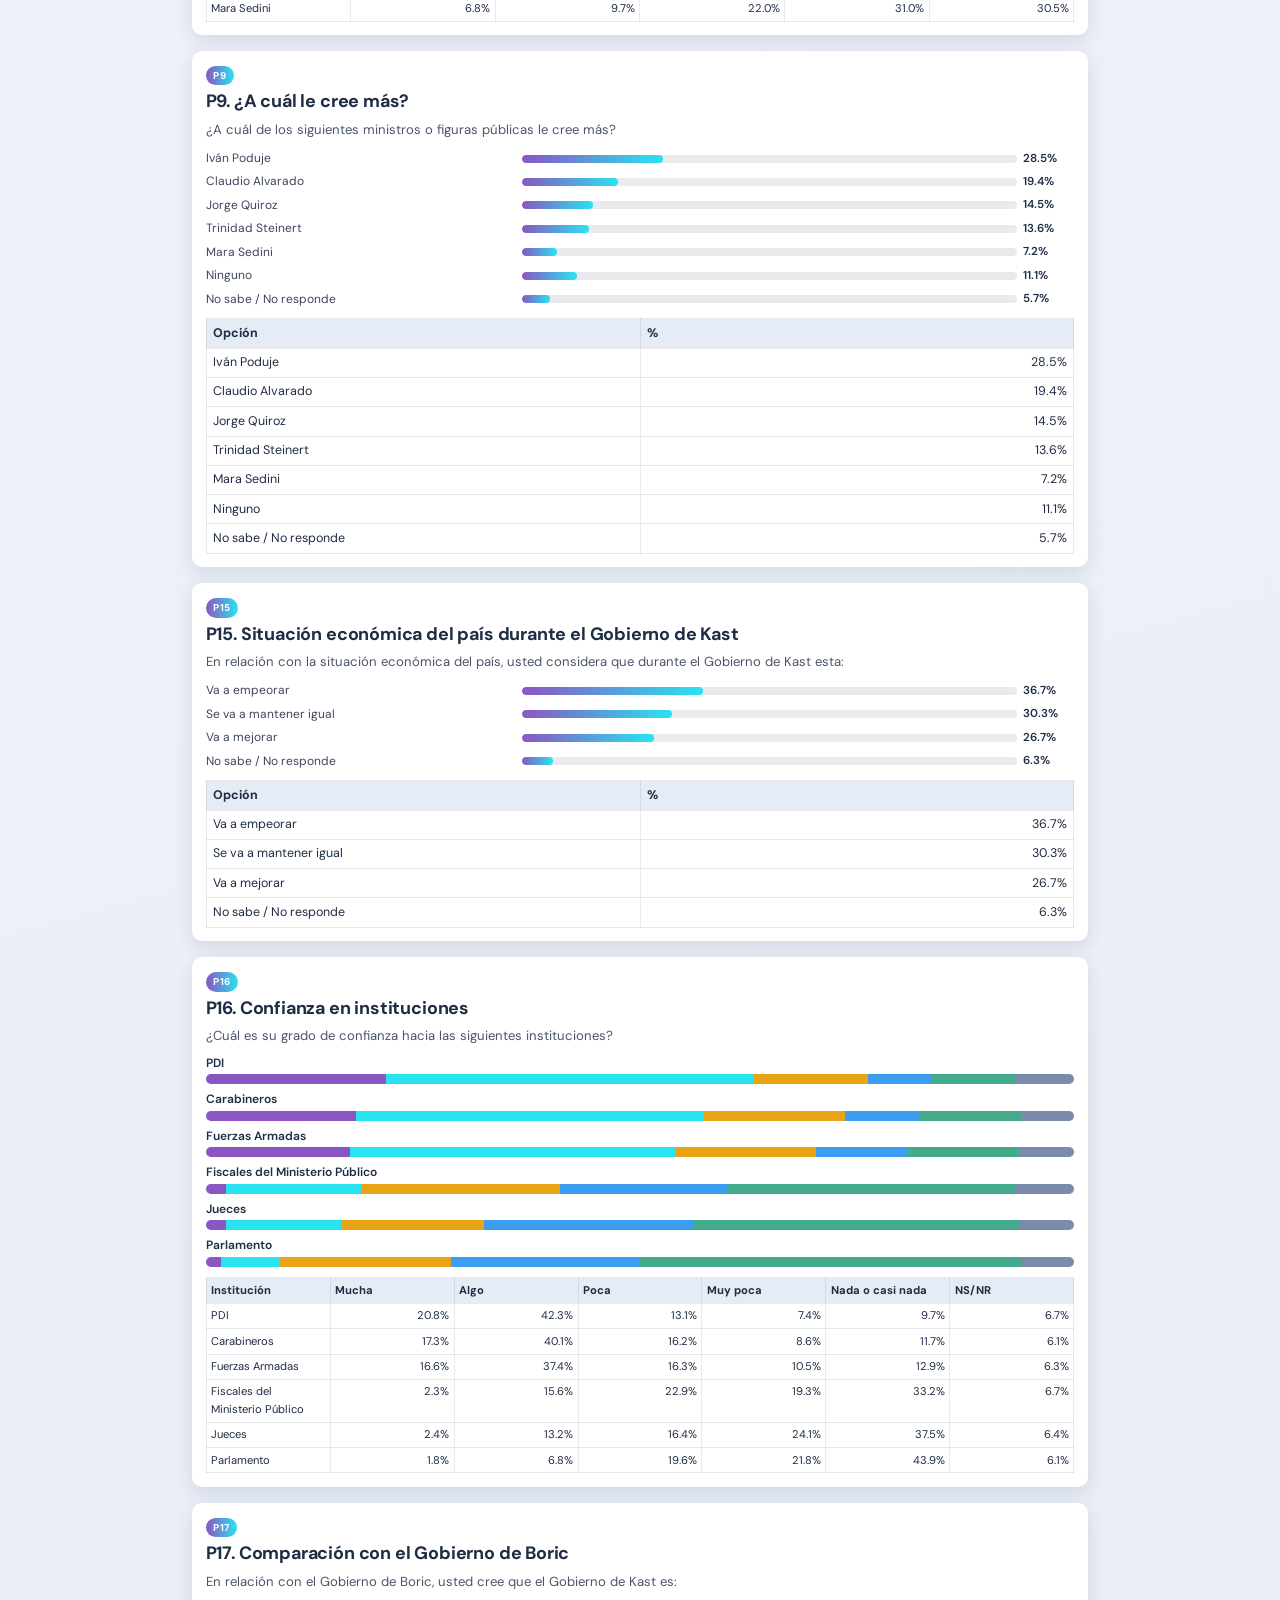
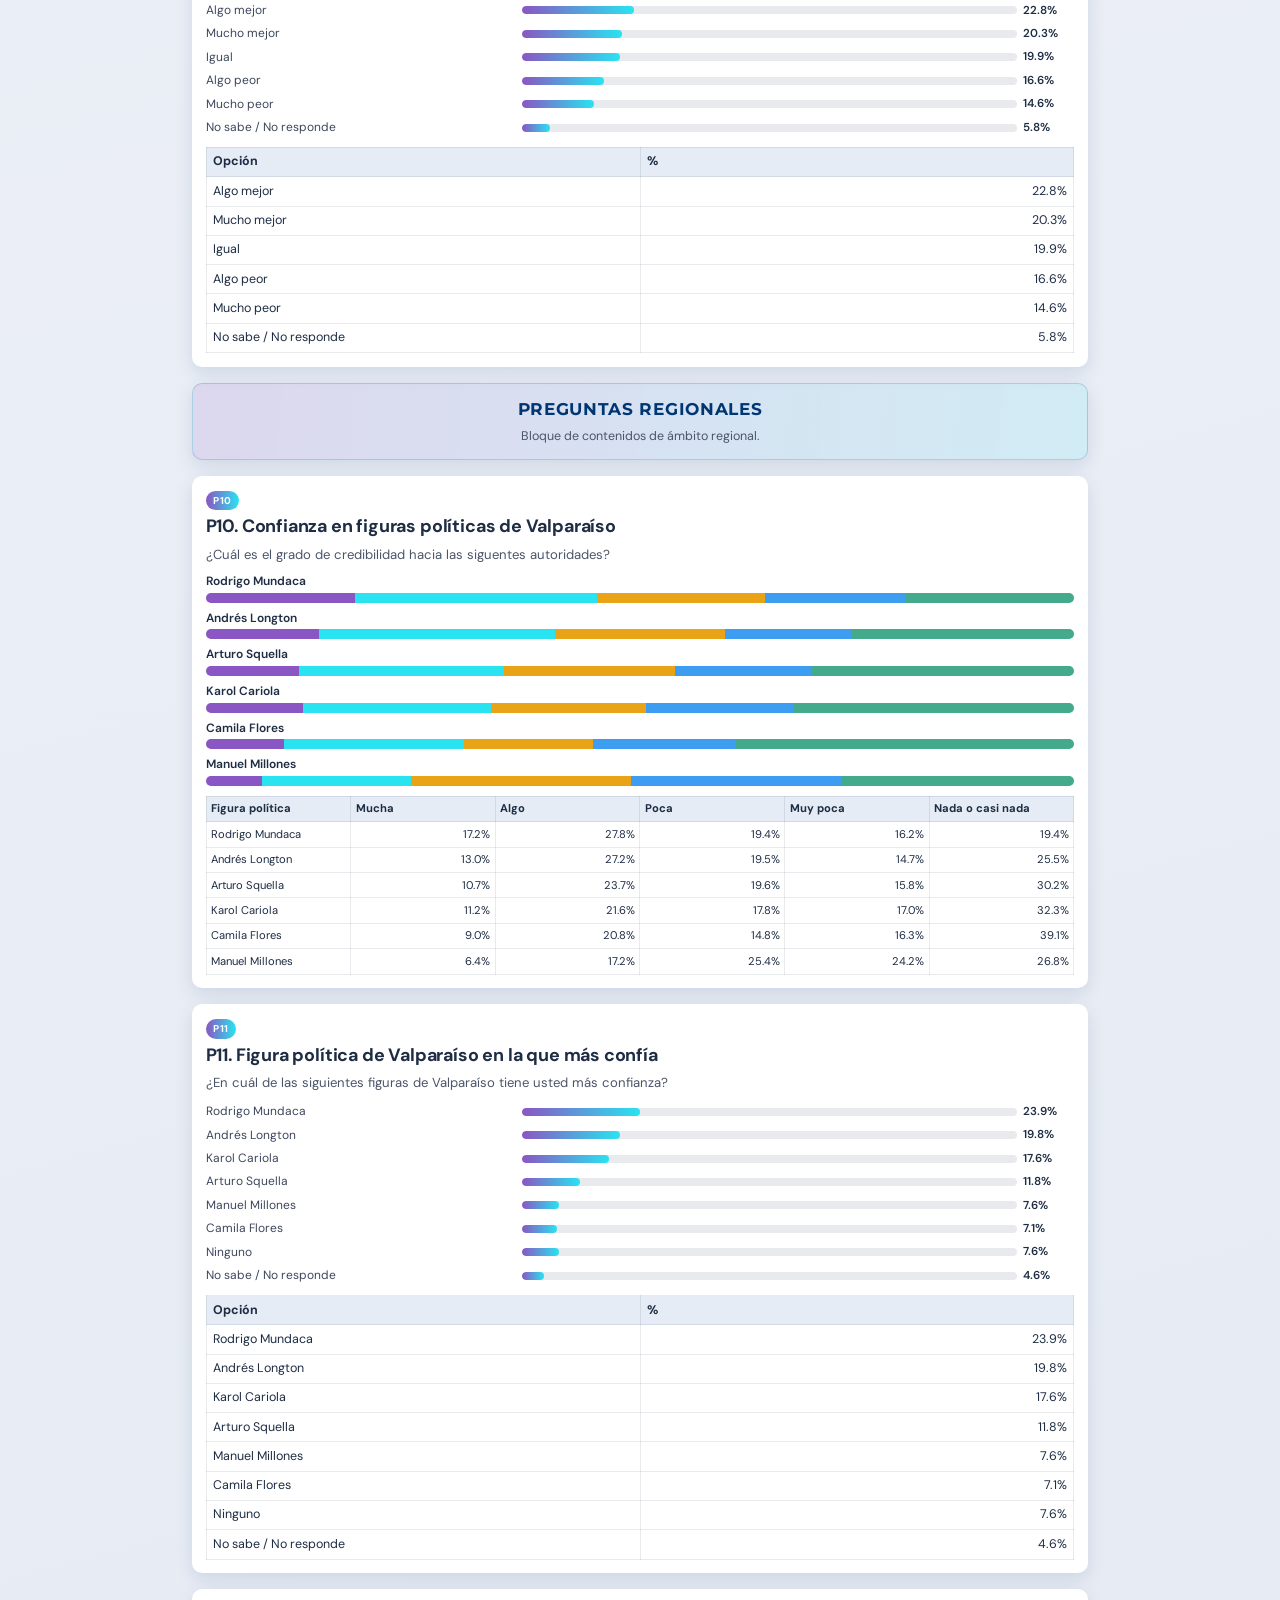
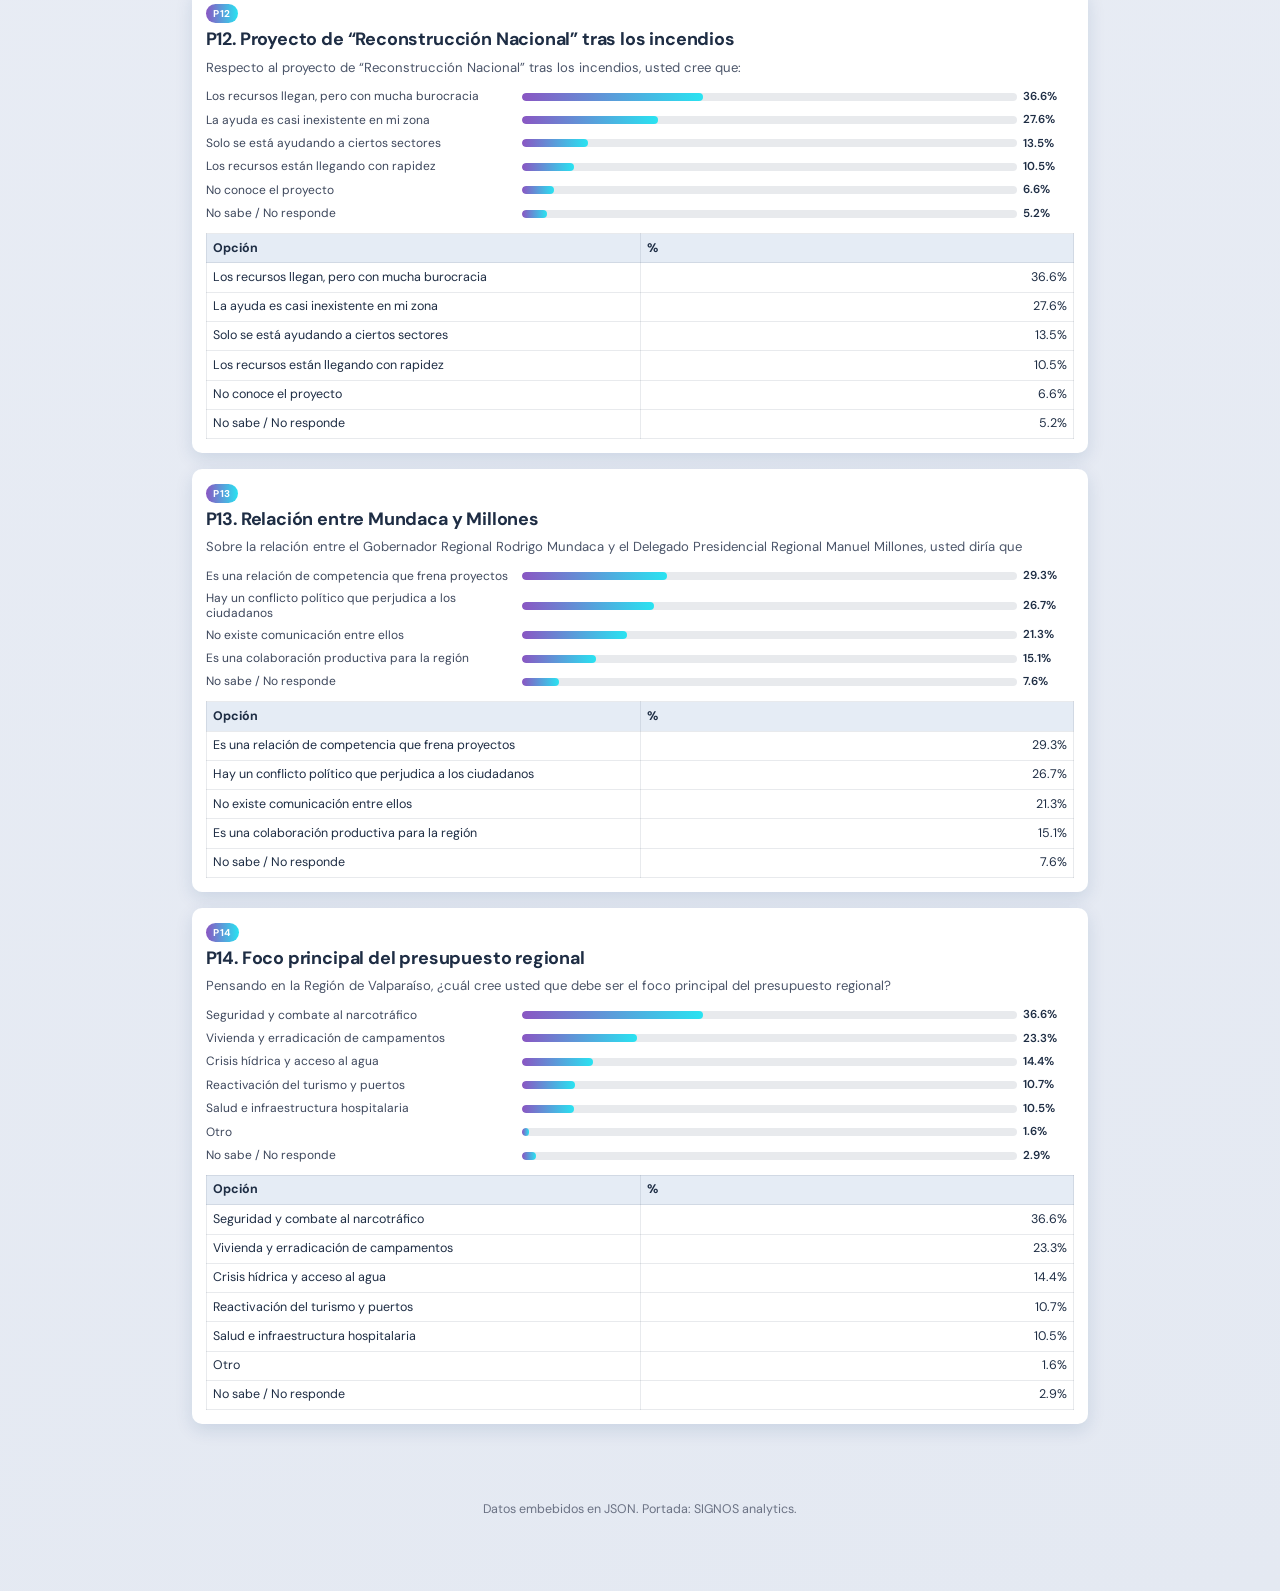
==== commit 7b57728c: "Add SIGNOS decks, shared nav stylesheet, and stricter Pages deploy. Publish all slides with catalog " ====
--- a/index.html
+++ b/index.html
@@ -7,6 +7,7 @@
   <link rel="preconnect" href="https://fonts.googleapis.com" />
   <link rel="preconnect" href="https://fonts.gstatic.com" crossorigin />
   <link href="https://fonts.googleapis.com/css2?family=DM+Sans:ital,opsz,wght@0,9..40,400;0,9..40,600;0,9..40,700&family=Montserrat:wght@500;600;700&display=swap" rel="stylesheet" />
+  <link rel="stylesheet" href="assets/deck-nav.css" />
   <style>
     :root {
       --signos-navy: #004a99;
@@ -305,7 +306,7 @@
     }
   </style>
 </head>
-<body>
+<body class="has-deck-nav">
   <div class="sticky-head">
     <div class="brand-bar">
       <a href="#portada" aria-label="SIGNOS analytics — inicio">
@@ -316,6 +317,17 @@
       <div class="inner">
         <span style="font-weight:700;margin-right:0.35rem;color:var(--dk)">Ir a:</span>
         <a href="#portada">Portada</a><a href="#metodologia">Metodología</a><a href="#bloque-regional">Regional</a><a href="#p1">P1</a><a href="#p2">P2</a><a href="#p3">P3</a><a href="#p4">P4</a><a href="#p5">P5</a><a href="#p6">P6</a><a href="#p7">P7</a><a href="#p8">P8</a><a href="#p9">P9</a><a href="#p15">P15</a><a href="#p16">P16</a><a href="#p17">P17</a><a href="#p10">P10</a><a href="#p11">P11</a><a href="#p12">P12</a><a href="#p13">P13</a><a href="#p14">P14</a>
+      </div>
+    </nav>
+    <nav id="deck-catalogo" class="deck-catalog" aria-label="Todas las presentaciones SIGNOS">
+      <div class="deck-catalog-inner">
+        <span class="deck-catalog-title">Presentaciones:</span>
+        <a href="index.html" aria-current="page">Encuesta nacional</a>
+        <a href="presentacion_encuesta.html">Encuesta nacional (archivo)</a>
+        <a href="presentacion_vargas.html">Atacama · Vargas</a>
+        <a href="presentacion_atacama_pulse_ia.html">Atacama Pulse AI</a>
+        <a href="presentacion_smartagro_mosca.html">SMARTAGRO</a>
+        <a href="presentacion_cooperacion_atacama_pais_vasco.html">Cooperación Chile–País Vasco</a>
       </div>
     </nav>
   </div>
@@ -1369,5 +1381,10 @@
     ]
   }
 ]</script>
+  <nav class="deck-nav-fixed" aria-label="Navegación entre presentaciones">
+    <a class="deck-nav-link deck-nav-prev" href="presentacion_cooperacion_atacama_pais_vasco.html">← Anterior</a>
+    <a class="deck-nav-link deck-nav-hub" href="#deck-catalogo">Índice</a>
+    <a class="deck-nav-link deck-nav-next" href="presentacion_encuesta.html">Siguiente →</a>
+  </nav>
 </body>
 </html>
--- a/assets/deck-nav.css
+++ b/assets/deck-nav.css
@@ -0,0 +1,102 @@
+/* Shared navigation between static presentation HTML files */
+:root {
+  --deck-nav-height: 3.25rem;
+  --deck-nav-bg: rgba(255, 255, 255, 0.97);
+  --deck-nav-border: rgba(0, 74, 153, 0.14);
+  --deck-nav-accent: #004a99;
+}
+
+body.has-deck-nav {
+  padding-bottom: calc(var(--deck-nav-height) + env(safe-area-inset-bottom, 0px));
+}
+
+.deck-nav-fixed {
+  position: fixed;
+  left: 0;
+  right: 0;
+  bottom: 0;
+  z-index: 100;
+  display: flex;
+  align-items: stretch;
+  justify-content: center;
+  gap: 0;
+  min-height: var(--deck-nav-height);
+  background: var(--deck-nav-bg);
+  backdrop-filter: blur(10px);
+  border-top: 1px solid var(--deck-nav-border);
+  box-shadow: 0 -4px 18px rgba(0, 54, 113, 0.08);
+}
+
+.deck-nav-fixed .deck-nav-link {
+  flex: 1 1 0;
+  display: inline-flex;
+  align-items: center;
+  justify-content: center;
+  padding: 0.55rem 0.5rem max(0.55rem, env(safe-area-inset-bottom));
+  font-family: inherit;
+  font-size: clamp(0.72rem, 2.4vw, 0.82rem);
+  font-weight: 600;
+  text-decoration: none;
+  color: var(--deck-nav-accent);
+  text-align: center;
+  line-height: 1.25;
+  border-right: 1px solid var(--deck-nav-border);
+  transition: background 0.15s ease, color 0.15s ease;
+}
+
+.deck-nav-fixed .deck-nav-link:last-child {
+  border-right: none;
+}
+
+.deck-nav-fixed .deck-nav-link:hover,
+.deck-nav-fixed .deck-nav-link:focus-visible {
+  background: rgba(138, 86, 195, 0.1);
+  color: #6b3bb3;
+  outline: none;
+}
+
+.deck-nav-fixed .deck-nav-hub {
+  font-weight: 700;
+}
+
+/* Hub strip (catalog on index.html) */
+.deck-catalog {
+  border-top: 1px solid rgba(0, 74, 153, 0.08);
+  background: rgba(0, 74, 153, 0.03);
+}
+
+.deck-catalog-inner {
+  max-width: 920px;
+  margin: 0 auto;
+  padding: 0.4rem 0.75rem 0.5rem;
+  display: flex;
+  flex-wrap: wrap;
+  align-items: center;
+  gap: 0.35rem 0.5rem;
+  font-size: 0.78rem;
+  line-height: 1.35;
+}
+
+.deck-catalog-title {
+  font-weight: 700;
+  color: #1e2d44;
+  margin-right: 0.15rem;
+}
+
+.deck-catalog-inner a {
+  padding: 0.15rem 0.5rem;
+  border-radius: 999px;
+  background: rgba(138, 86, 195, 0.14);
+  color: #1e2d44;
+  font-weight: 600;
+  text-decoration: none;
+}
+
+.deck-catalog-inner a:hover {
+  background: rgba(41, 227, 241, 0.28);
+}
+
+.deck-catalog-inner a[aria-current="page"] {
+  background: linear-gradient(90deg, rgba(138, 86, 195, 0.35), rgba(41, 227, 241, 0.32));
+  color: #003671;
+}
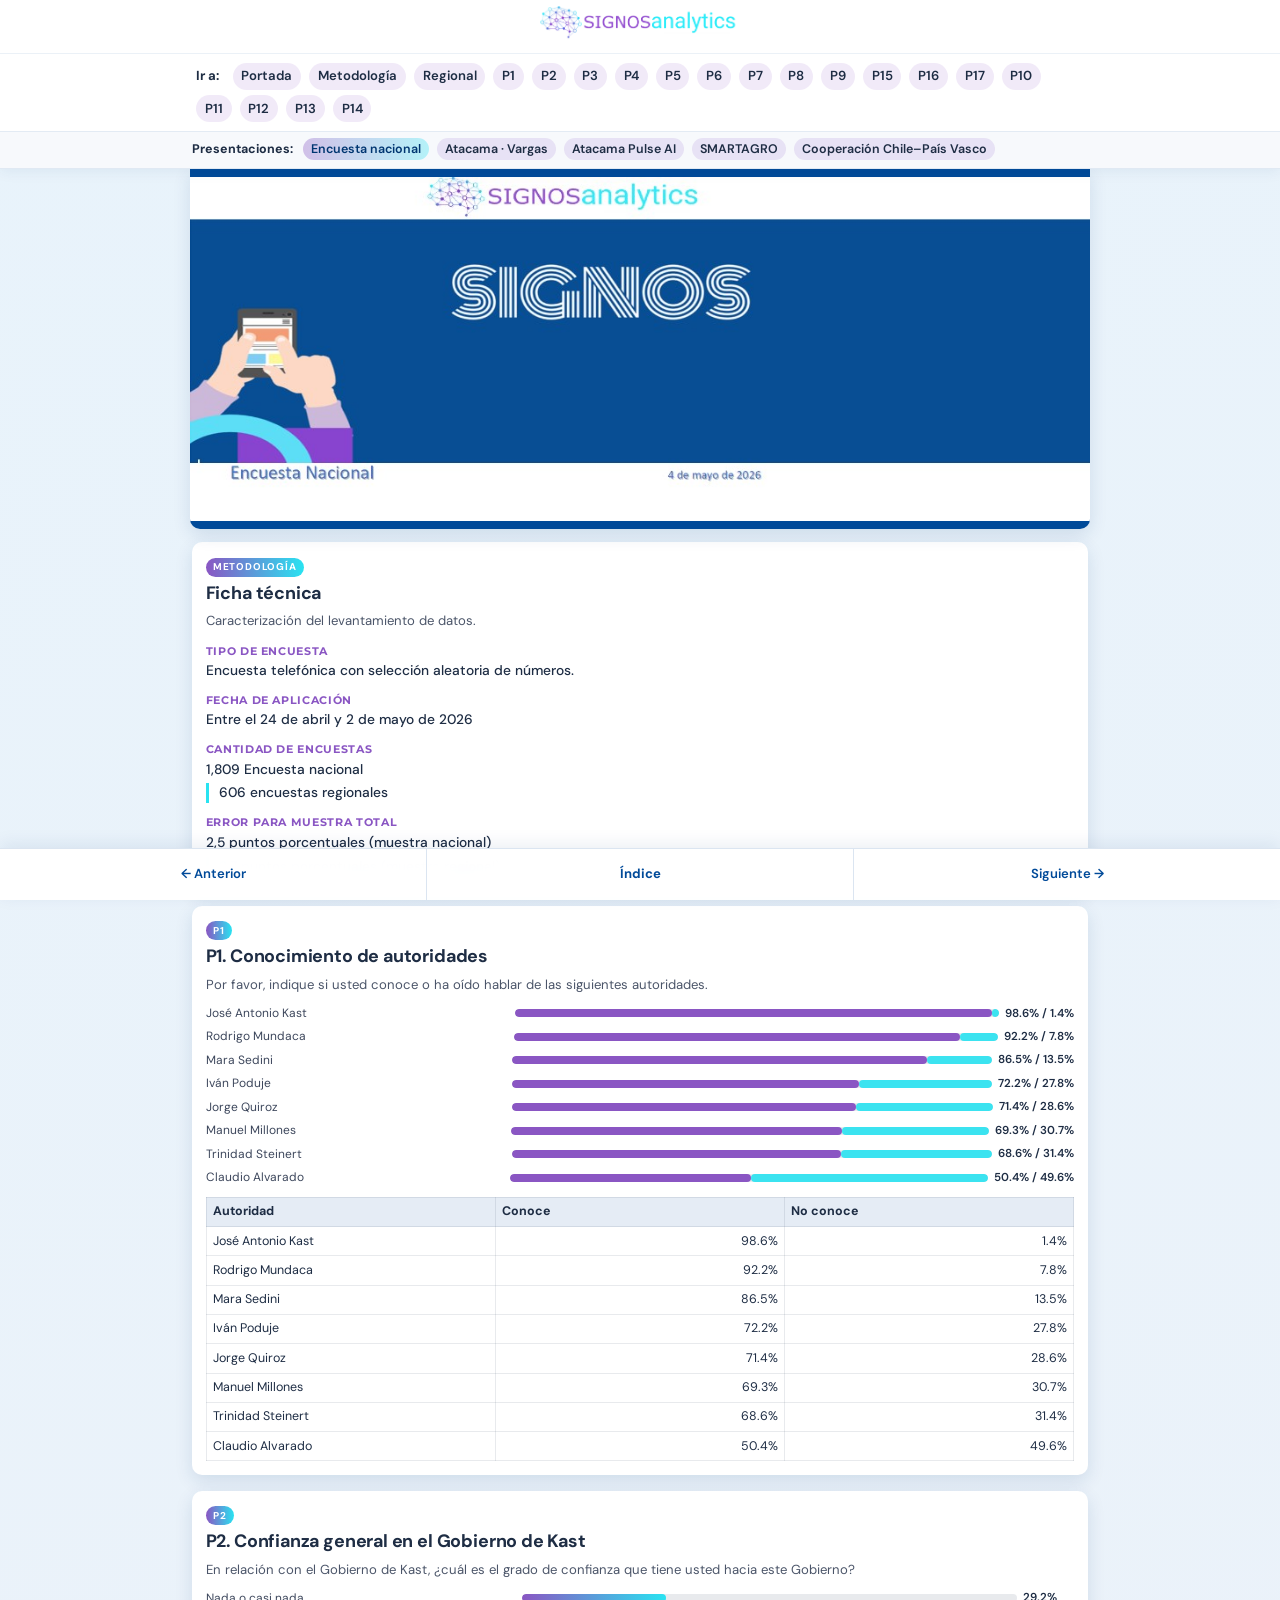
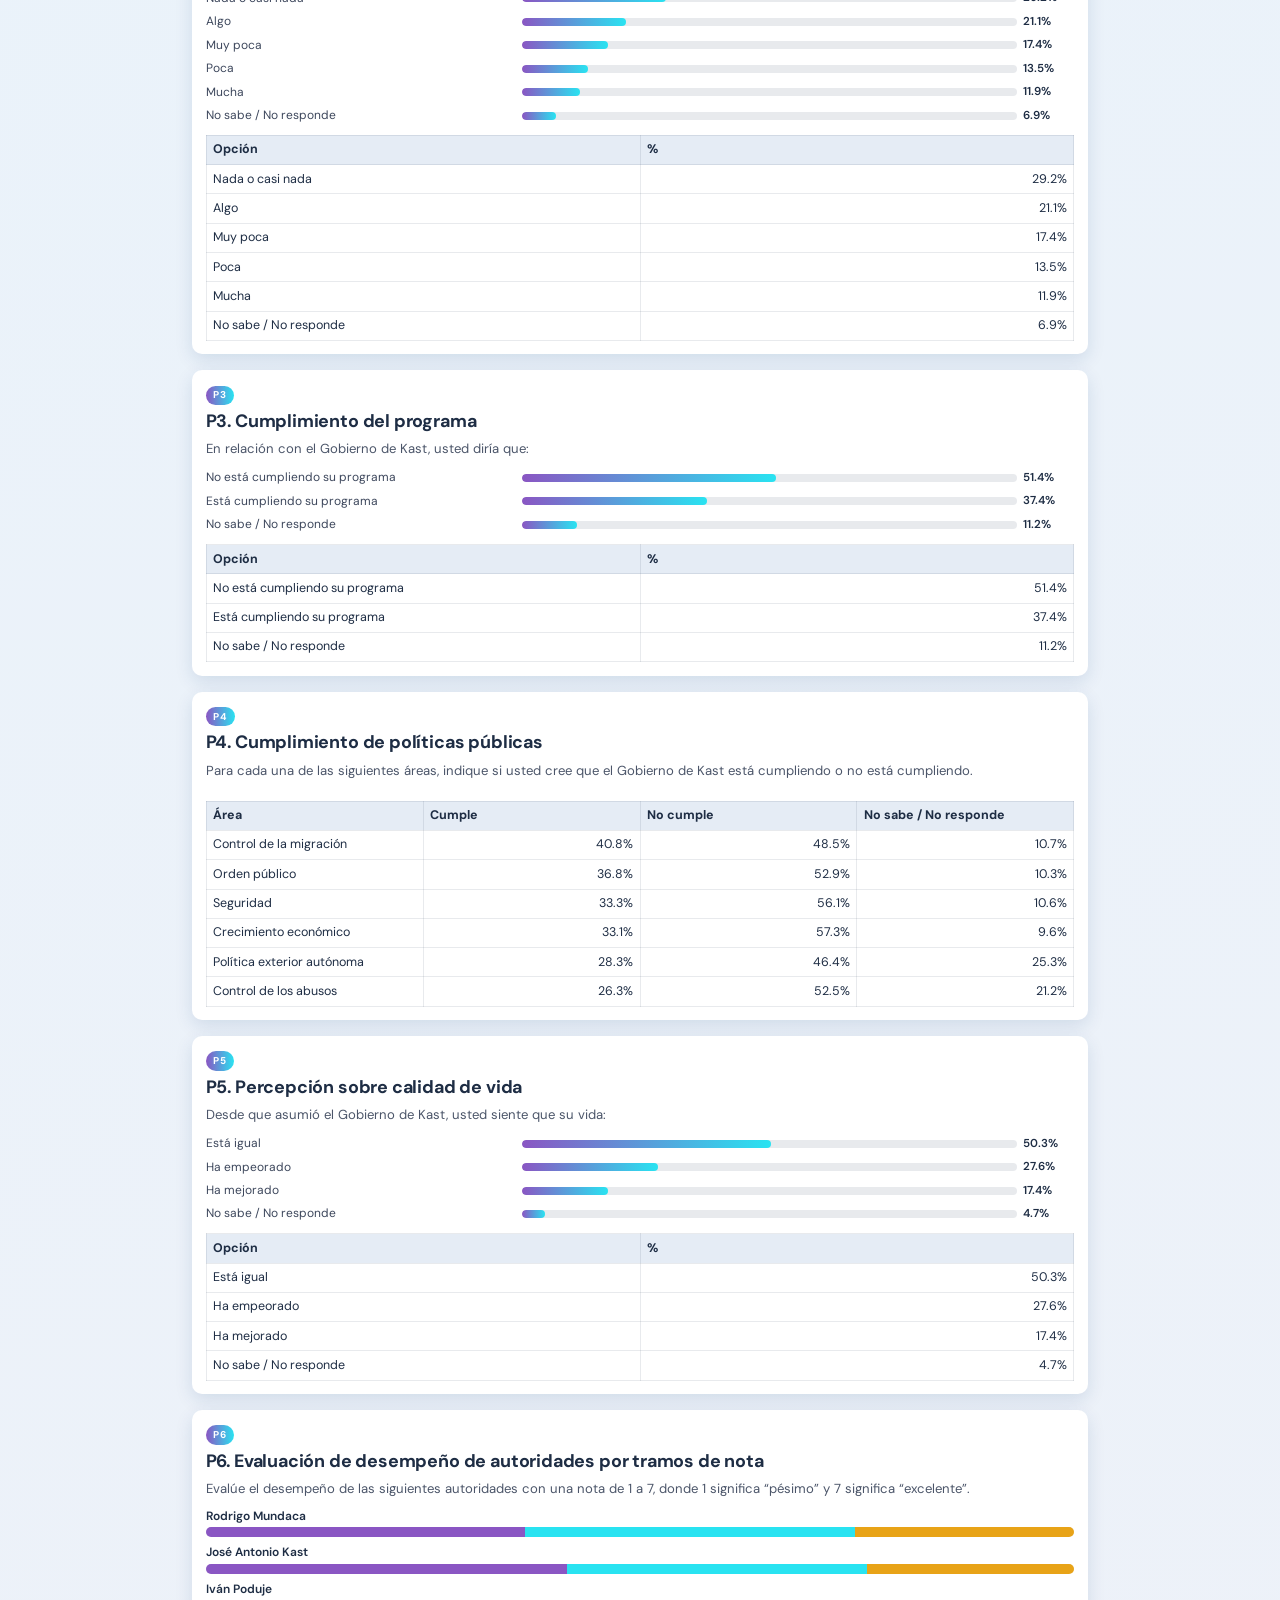
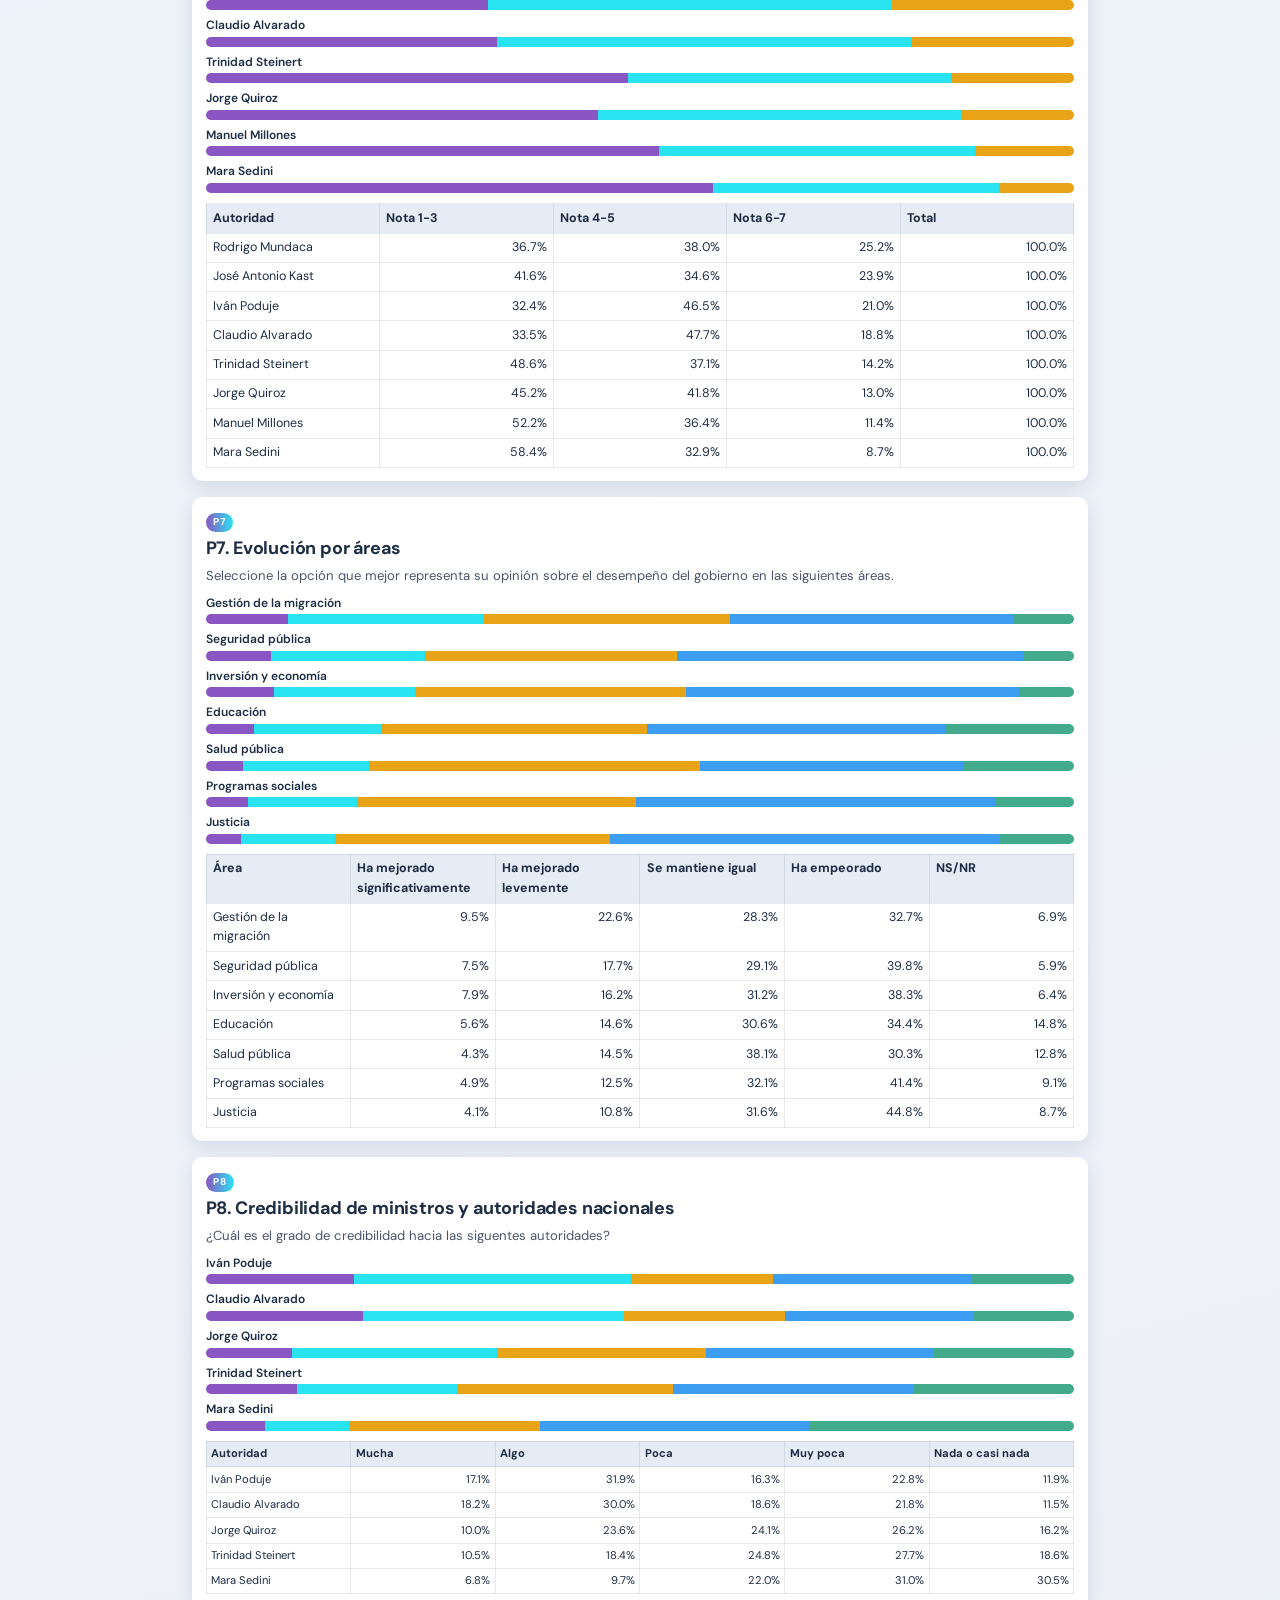
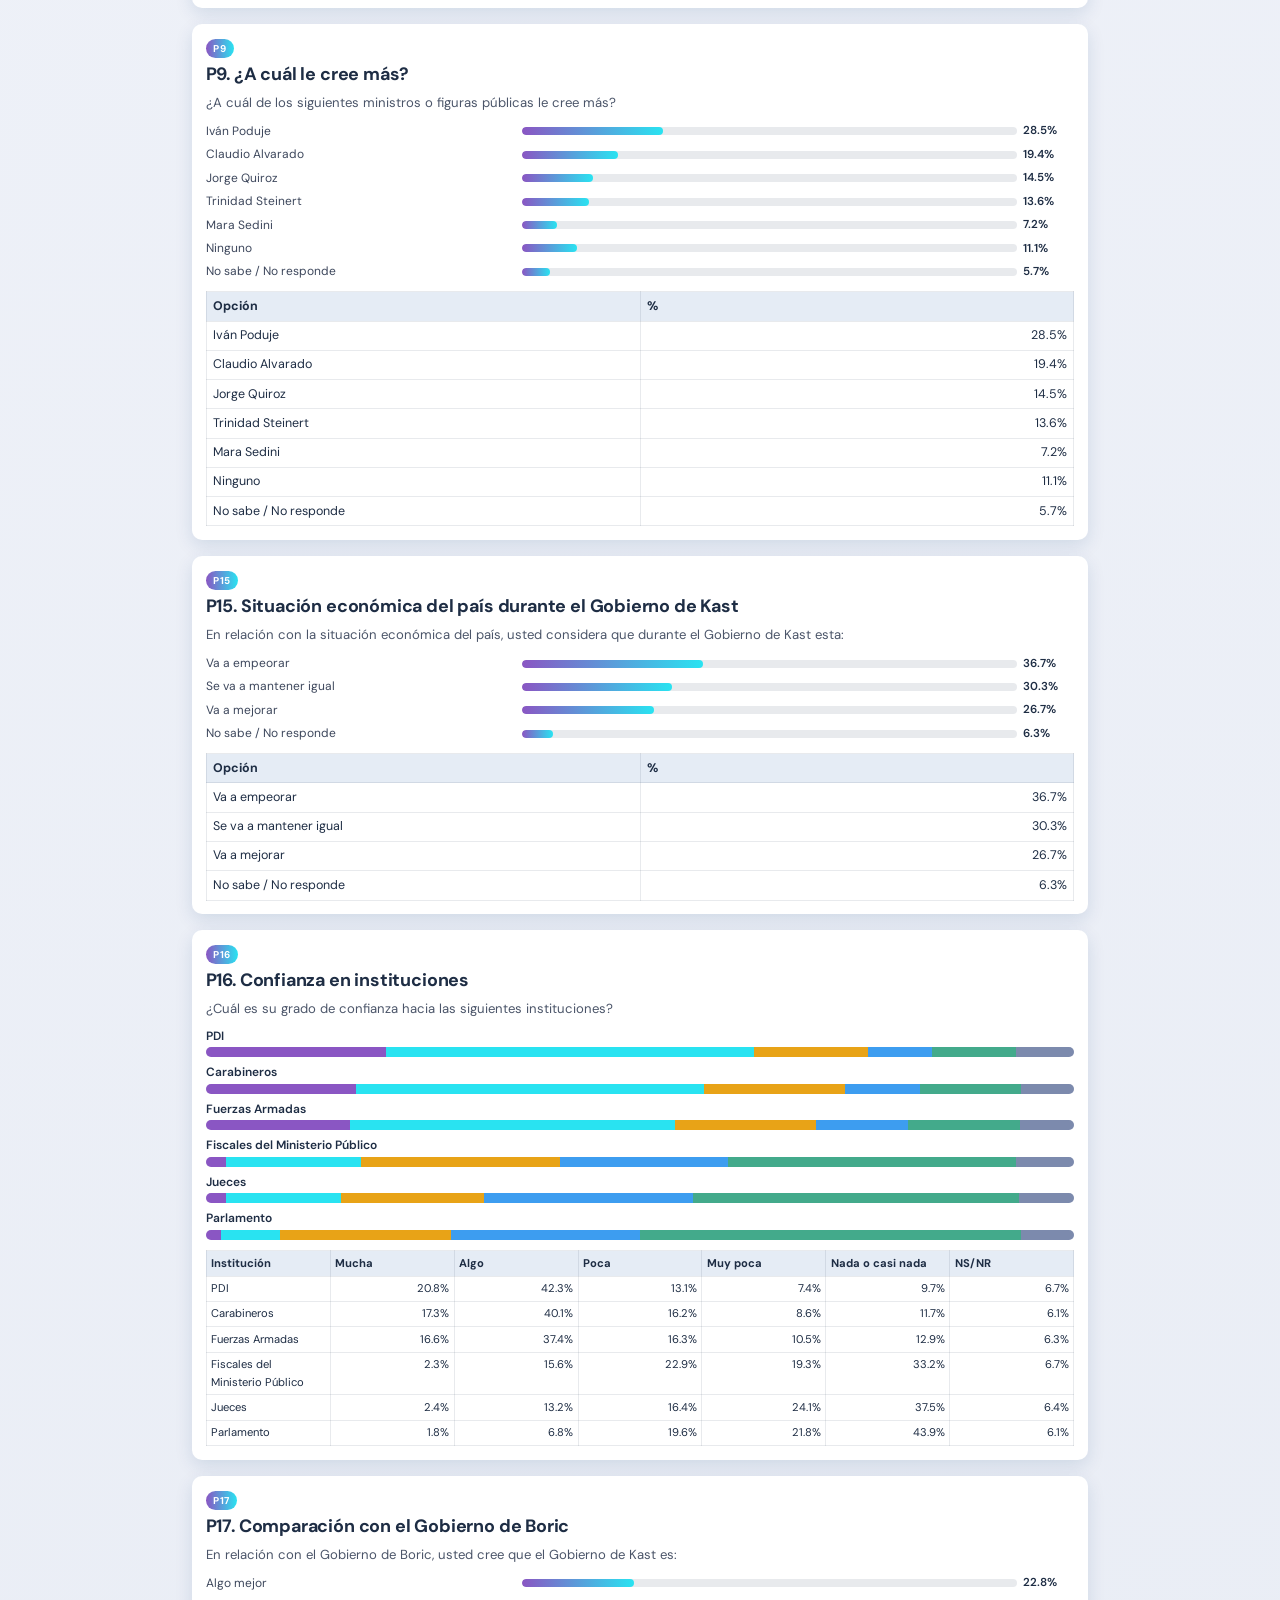
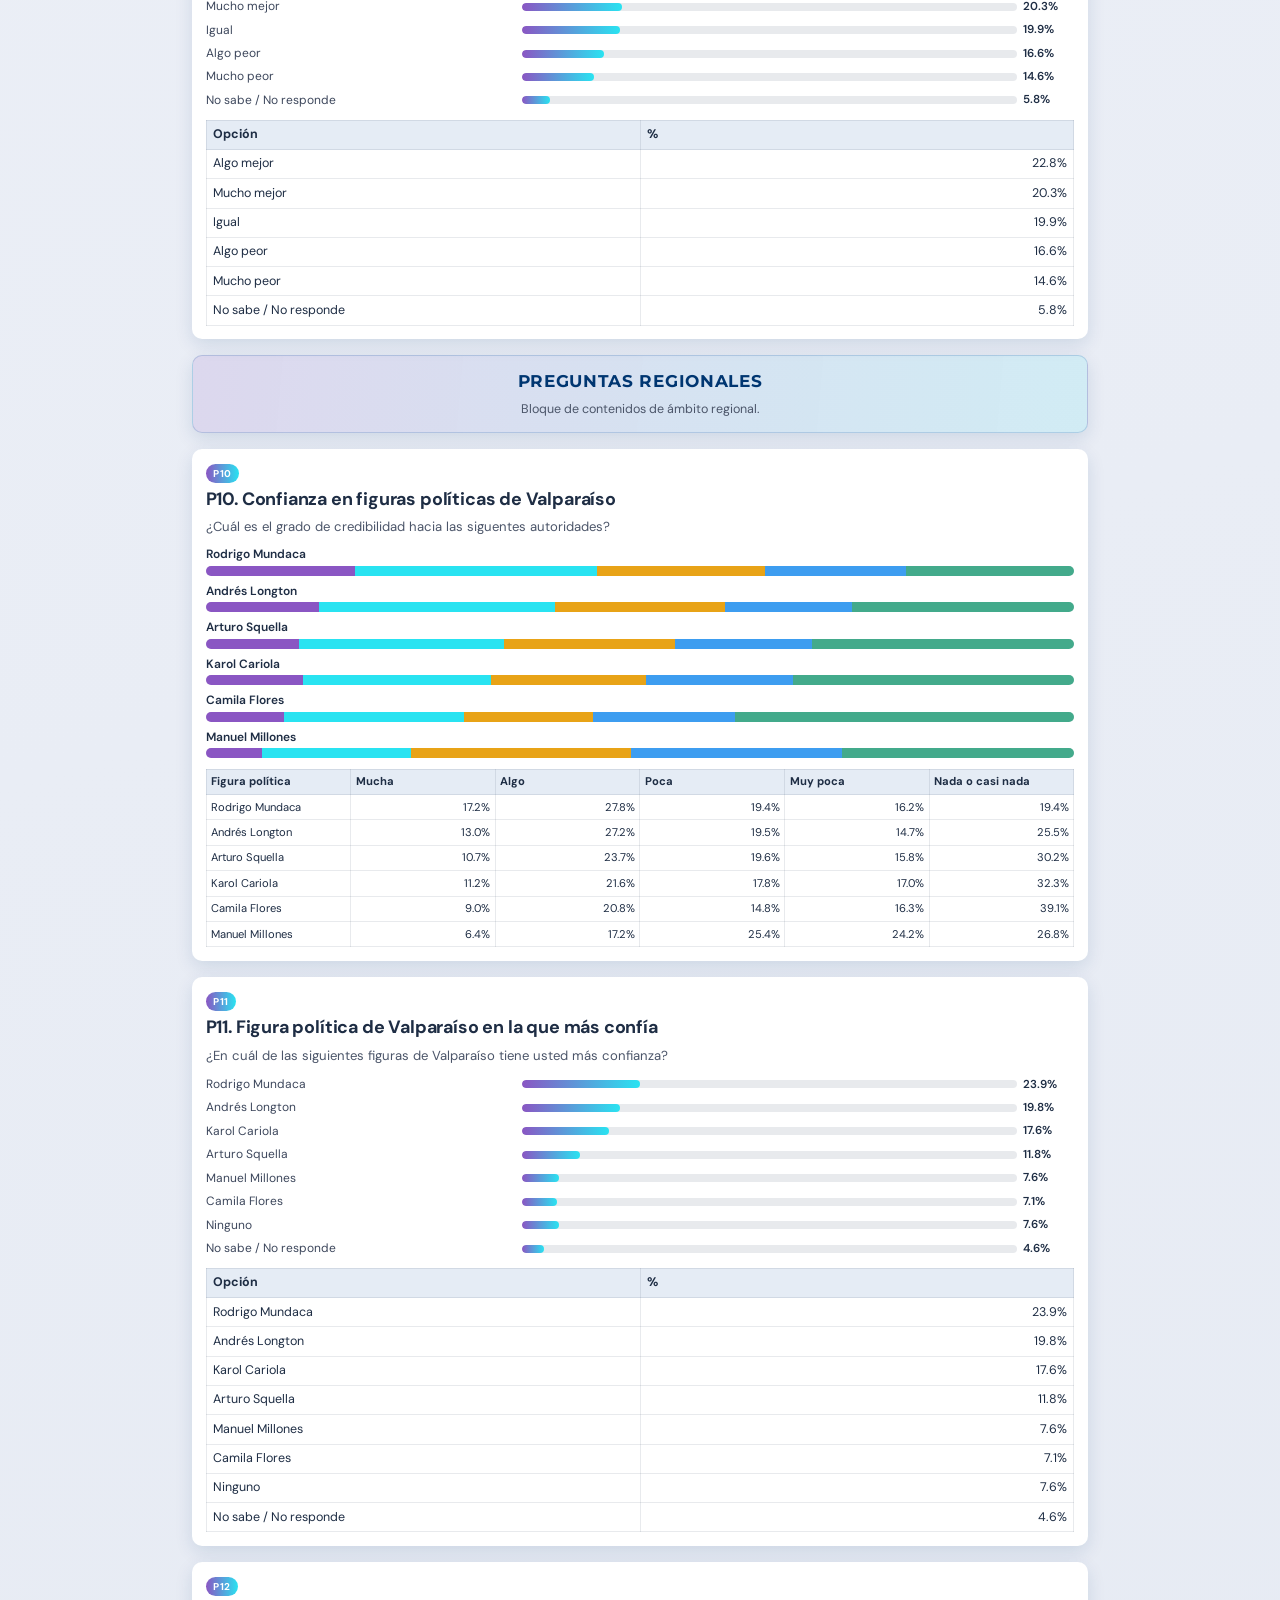
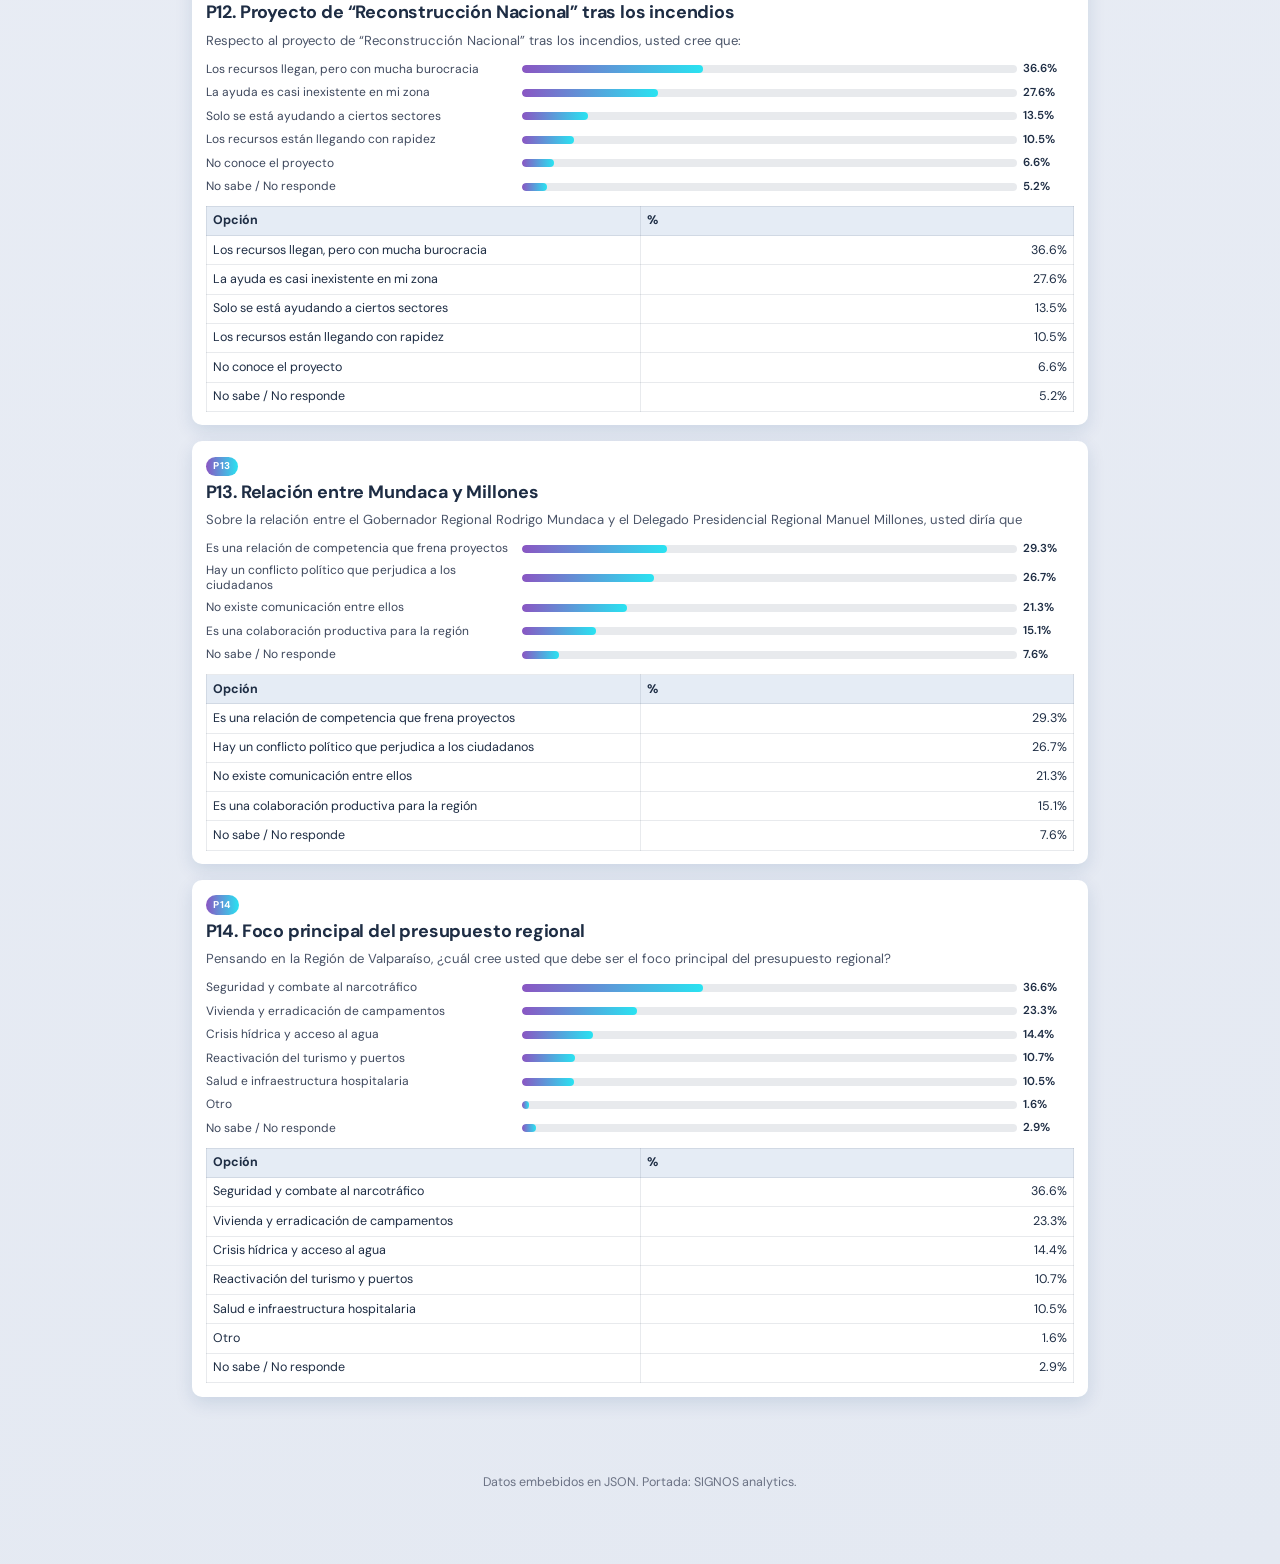
==== commit c654bfe4: "Drop duplicate national deck; pin origin to smartpredictionAI. Remove presentacion_encuesta.html fro" ====
--- a/index.html
+++ b/index.html
@@ -323,7 +323,6 @@
       <div class="deck-catalog-inner">
         <span class="deck-catalog-title">Presentaciones:</span>
         <a href="index.html" aria-current="page">Encuesta nacional</a>
-        <a href="presentacion_encuesta.html">Encuesta nacional (archivo)</a>
         <a href="presentacion_vargas.html">Atacama · Vargas</a>
         <a href="presentacion_atacama_pulse_ia.html">Atacama Pulse AI</a>
         <a href="presentacion_smartagro_mosca.html">SMARTAGRO</a>
@@ -1384,7 +1383,7 @@
   <nav class="deck-nav-fixed" aria-label="Navegación entre presentaciones">
     <a class="deck-nav-link deck-nav-prev" href="presentacion_cooperacion_atacama_pais_vasco.html">← Anterior</a>
     <a class="deck-nav-link deck-nav-hub" href="#deck-catalogo">Índice</a>
-    <a class="deck-nav-link deck-nav-next" href="presentacion_encuesta.html">Siguiente →</a>
+    <a class="deck-nav-link deck-nav-next" href="presentacion_vargas.html">Siguiente →</a>
   </nav>
 </body>
 </html>
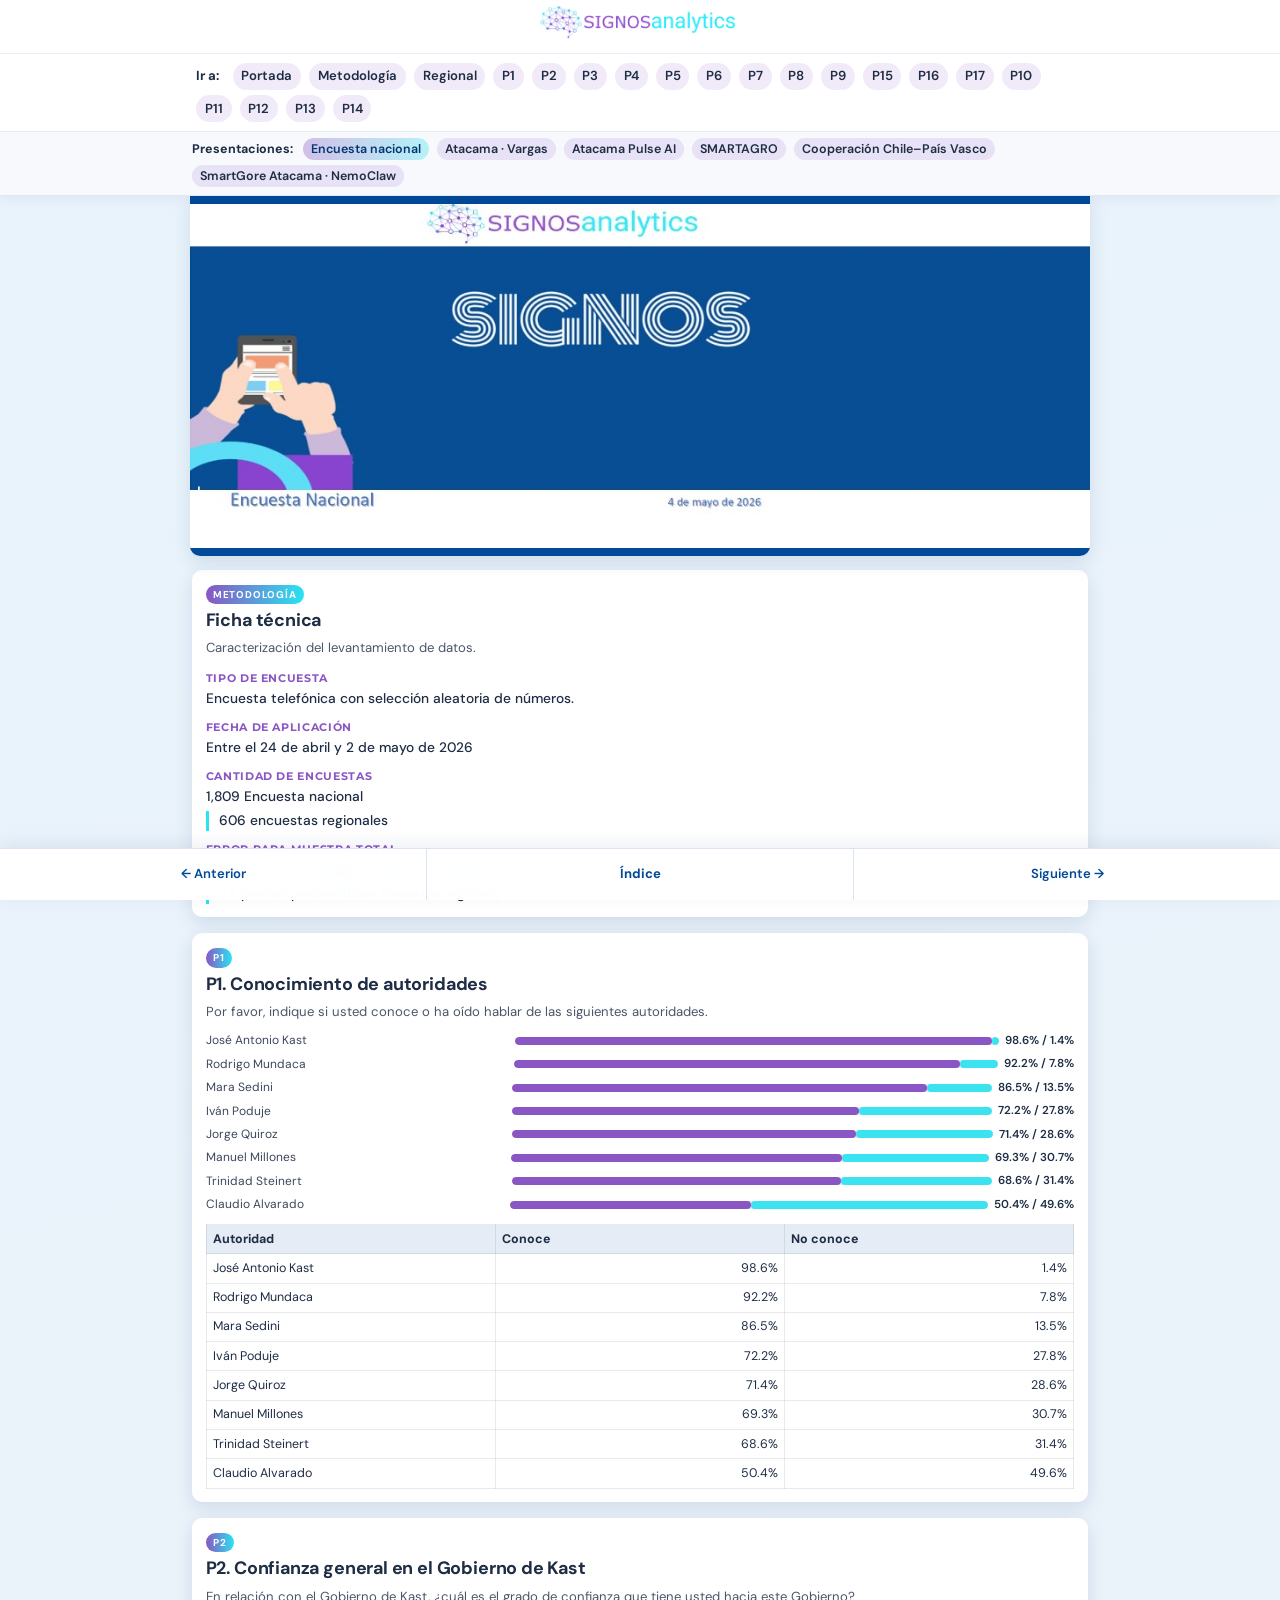
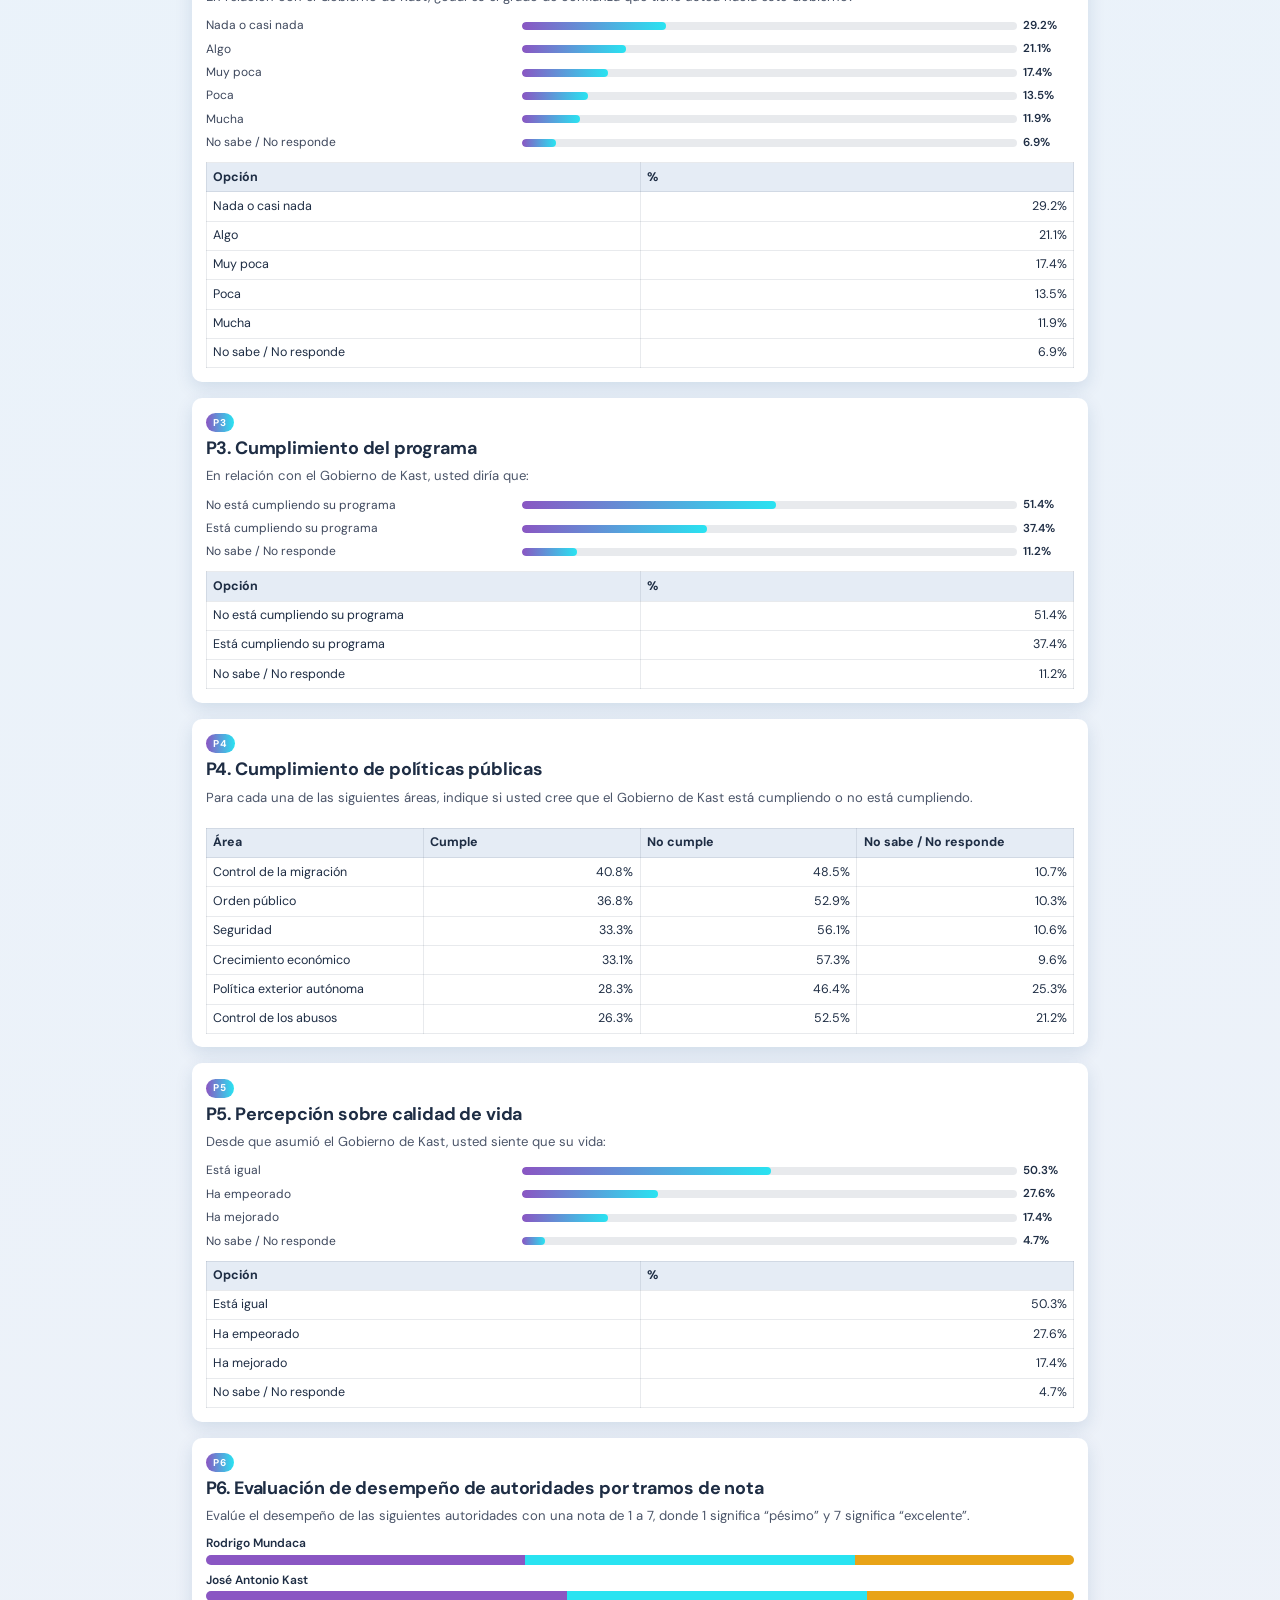
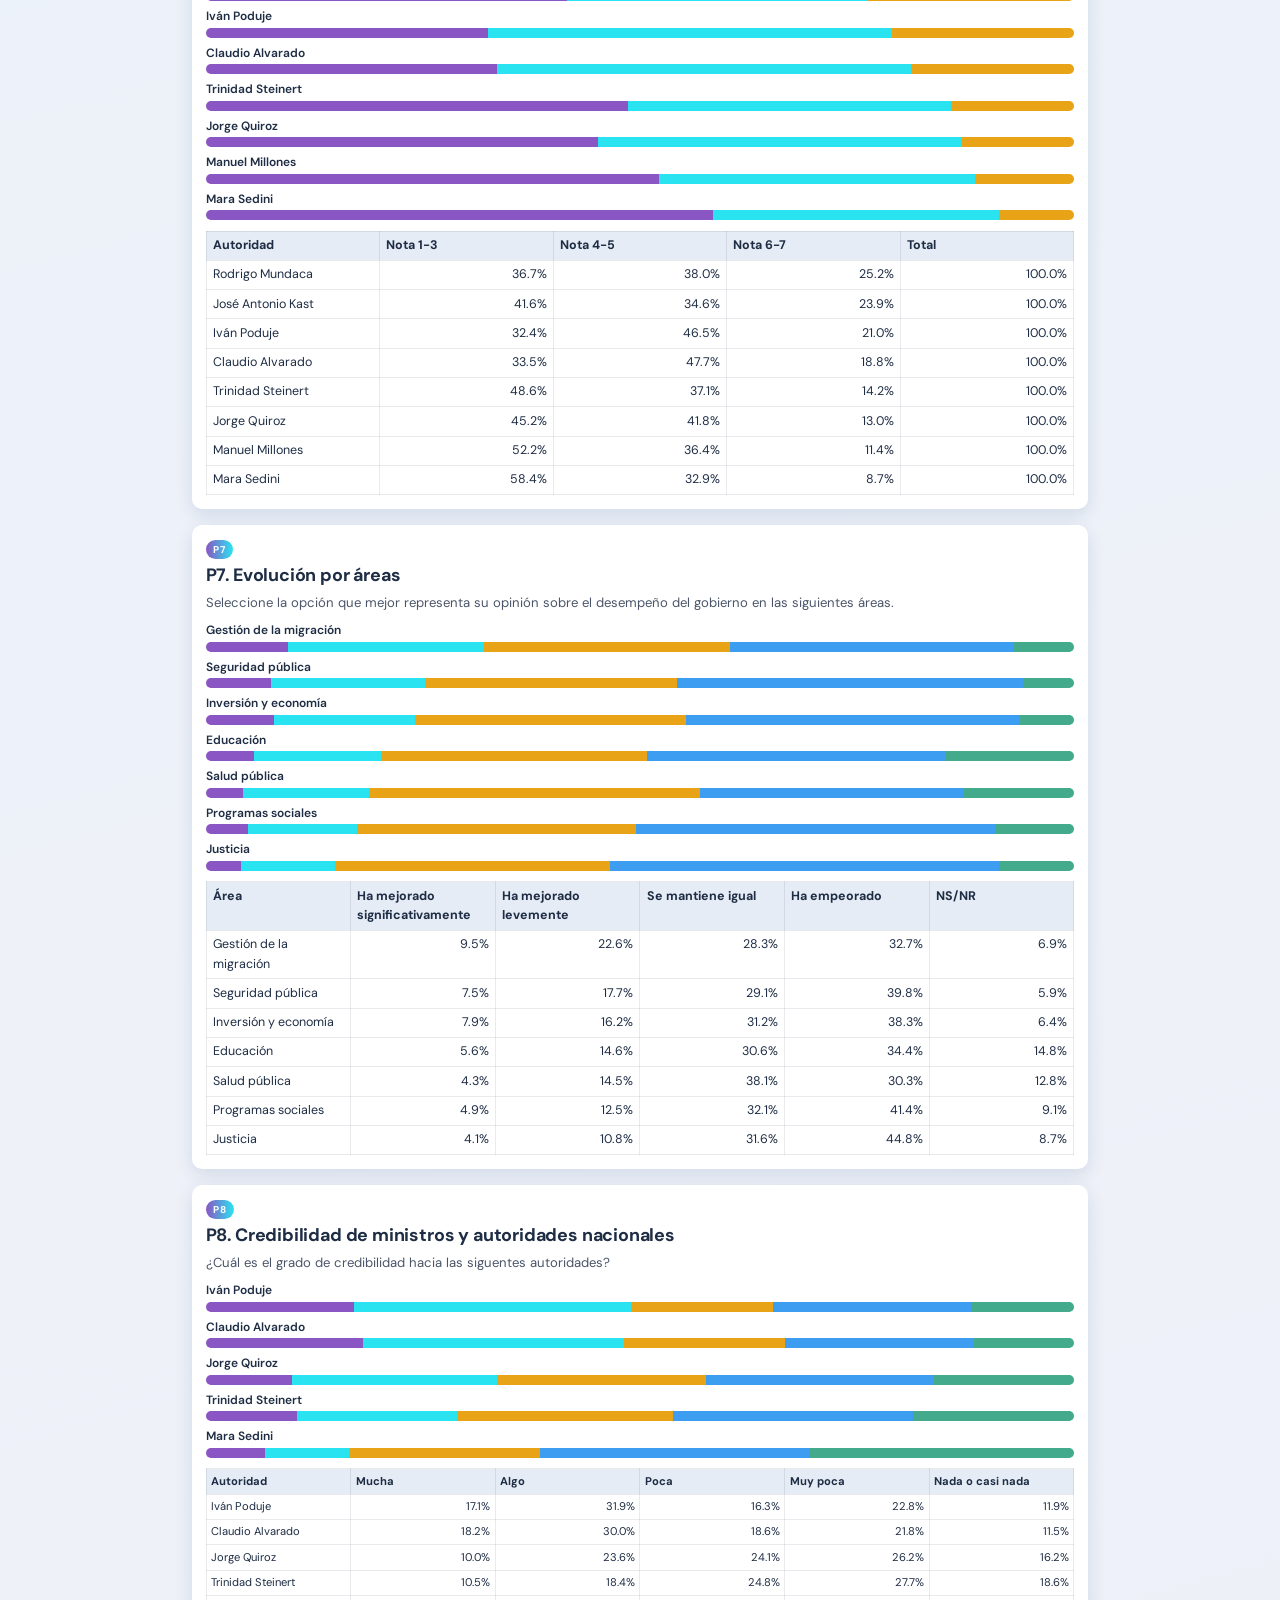
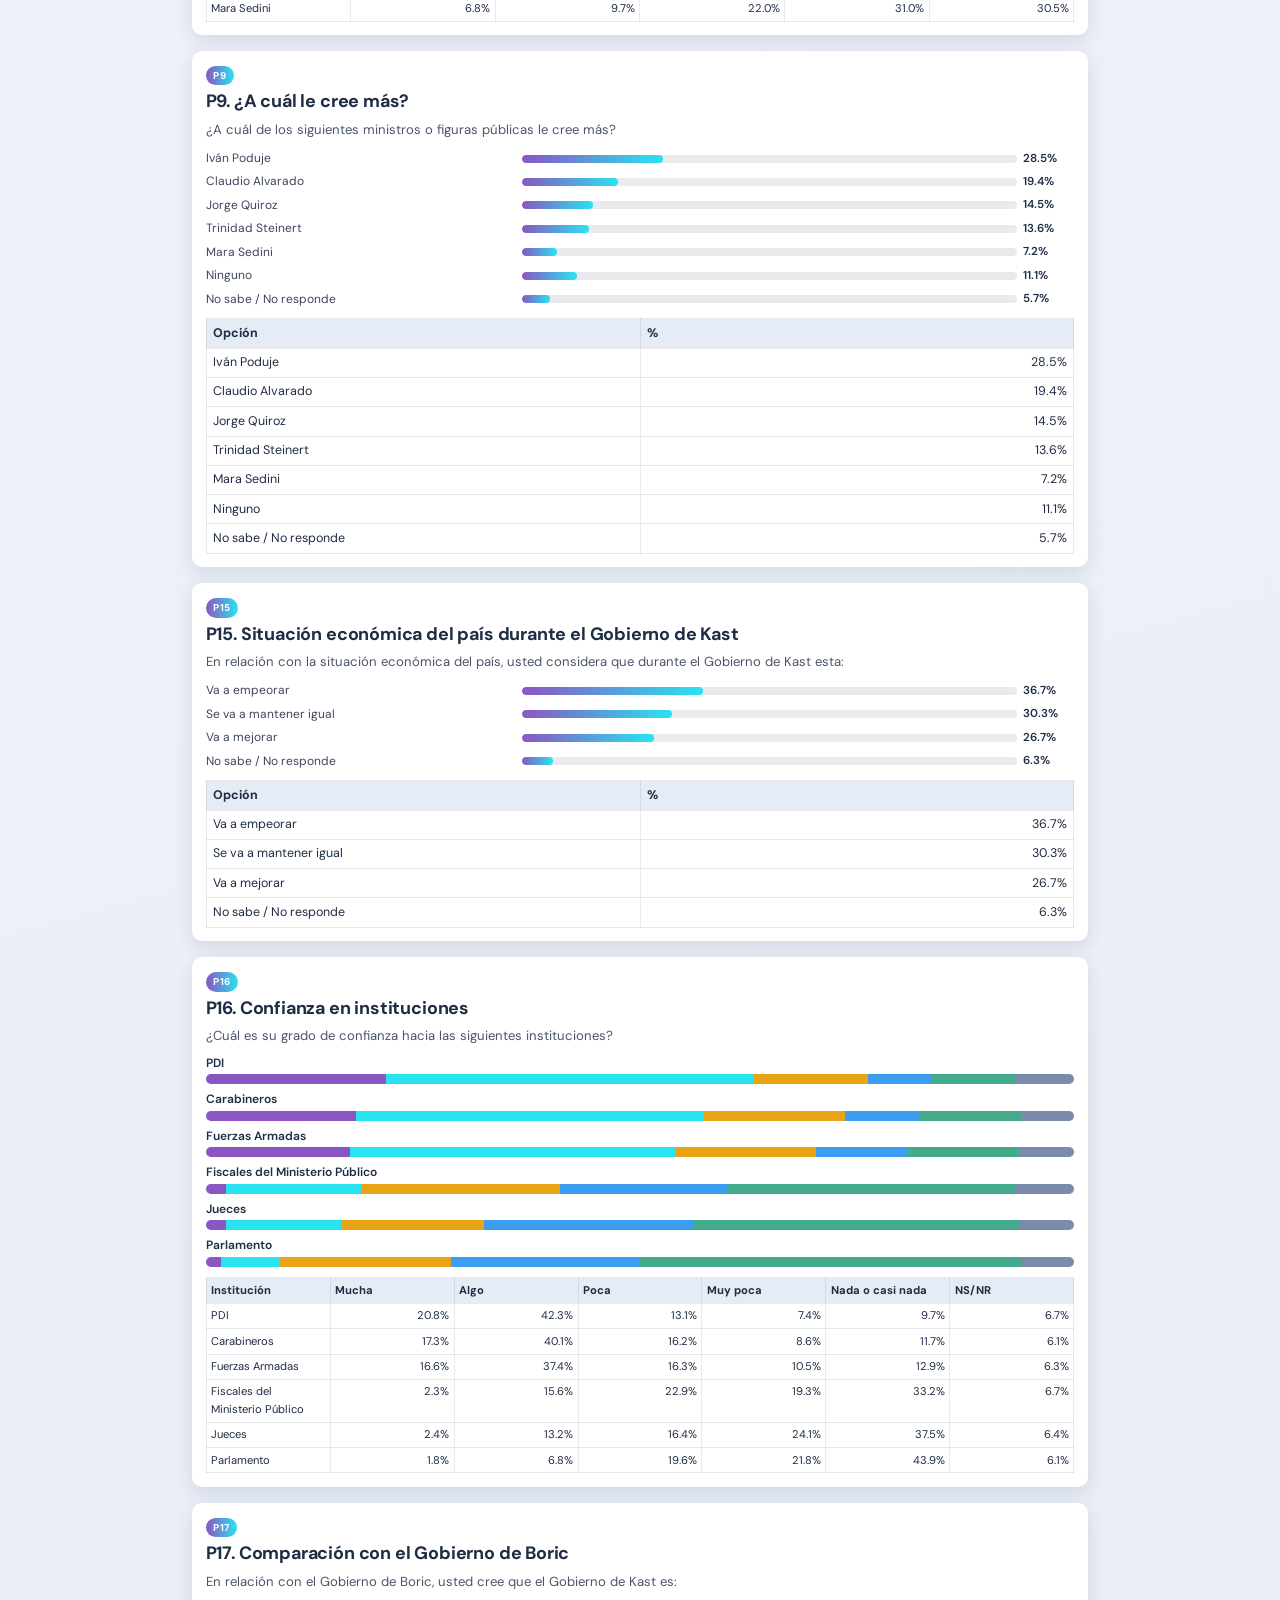
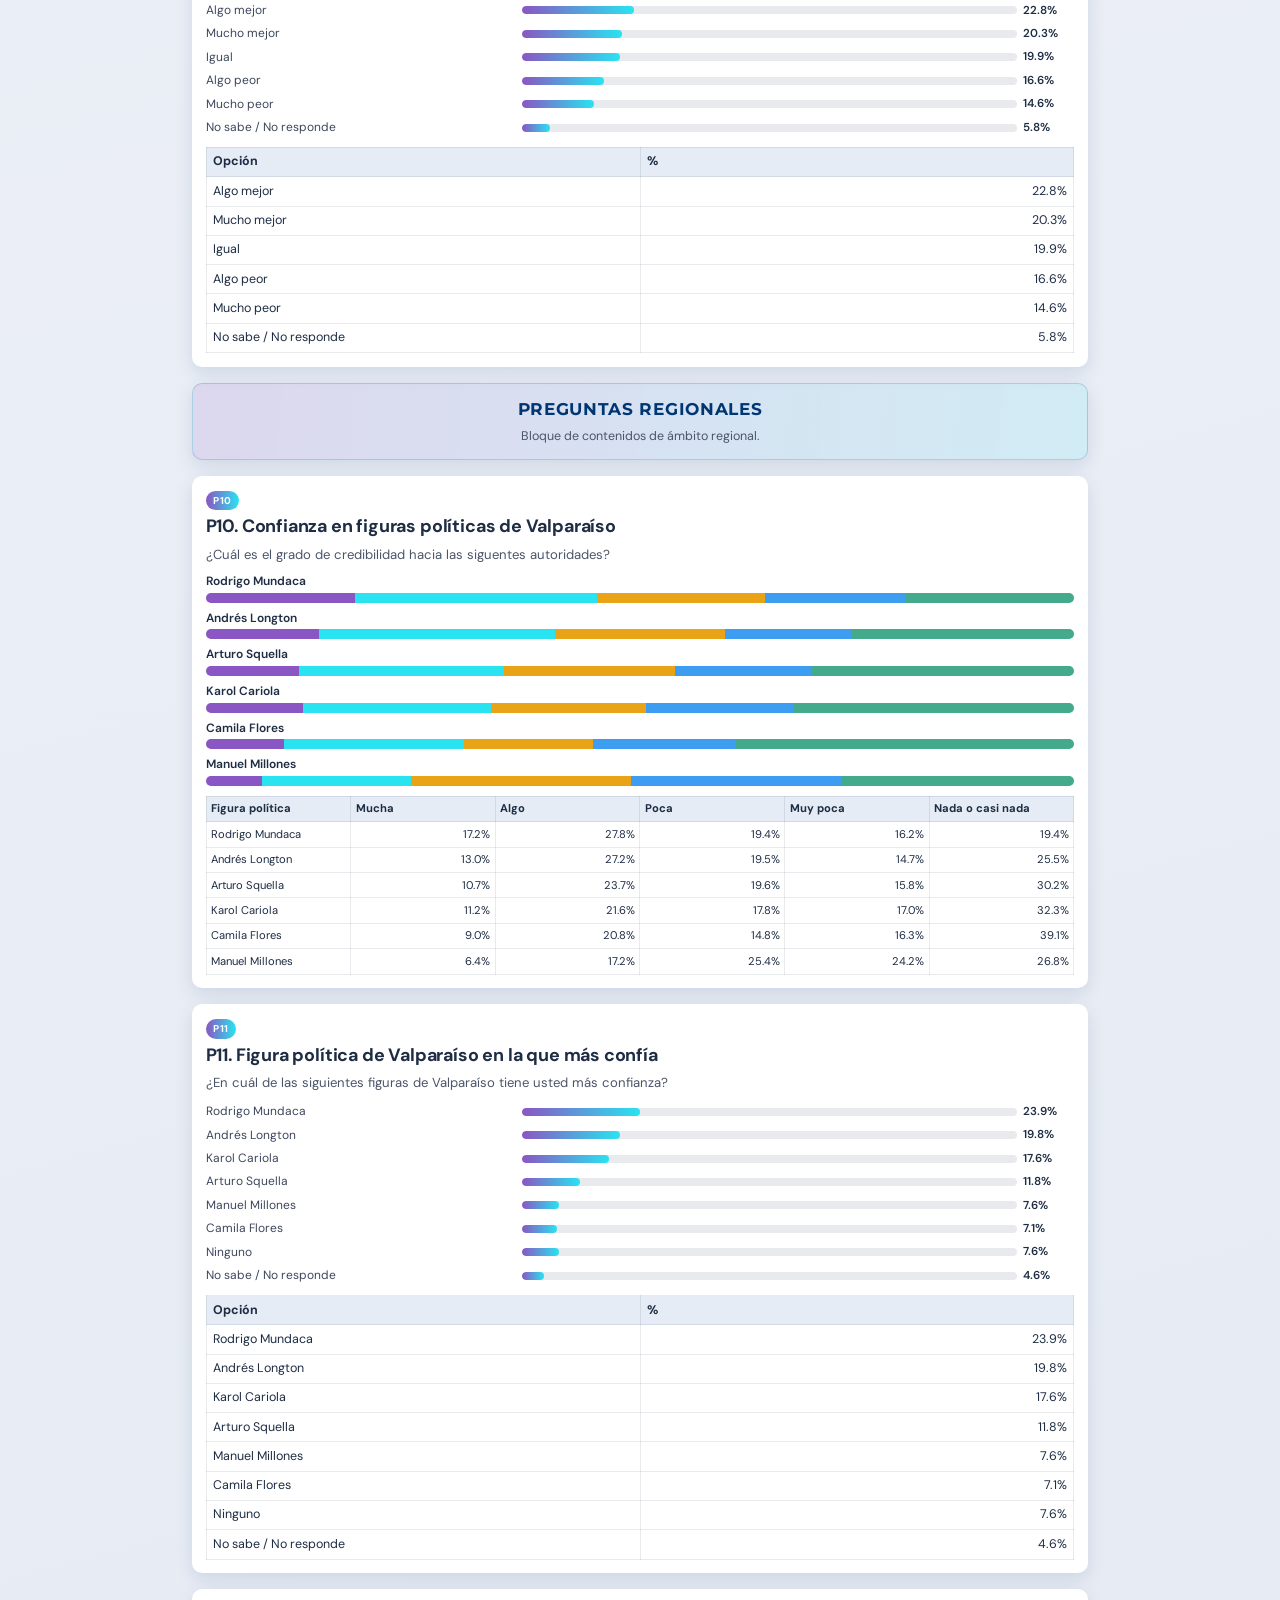
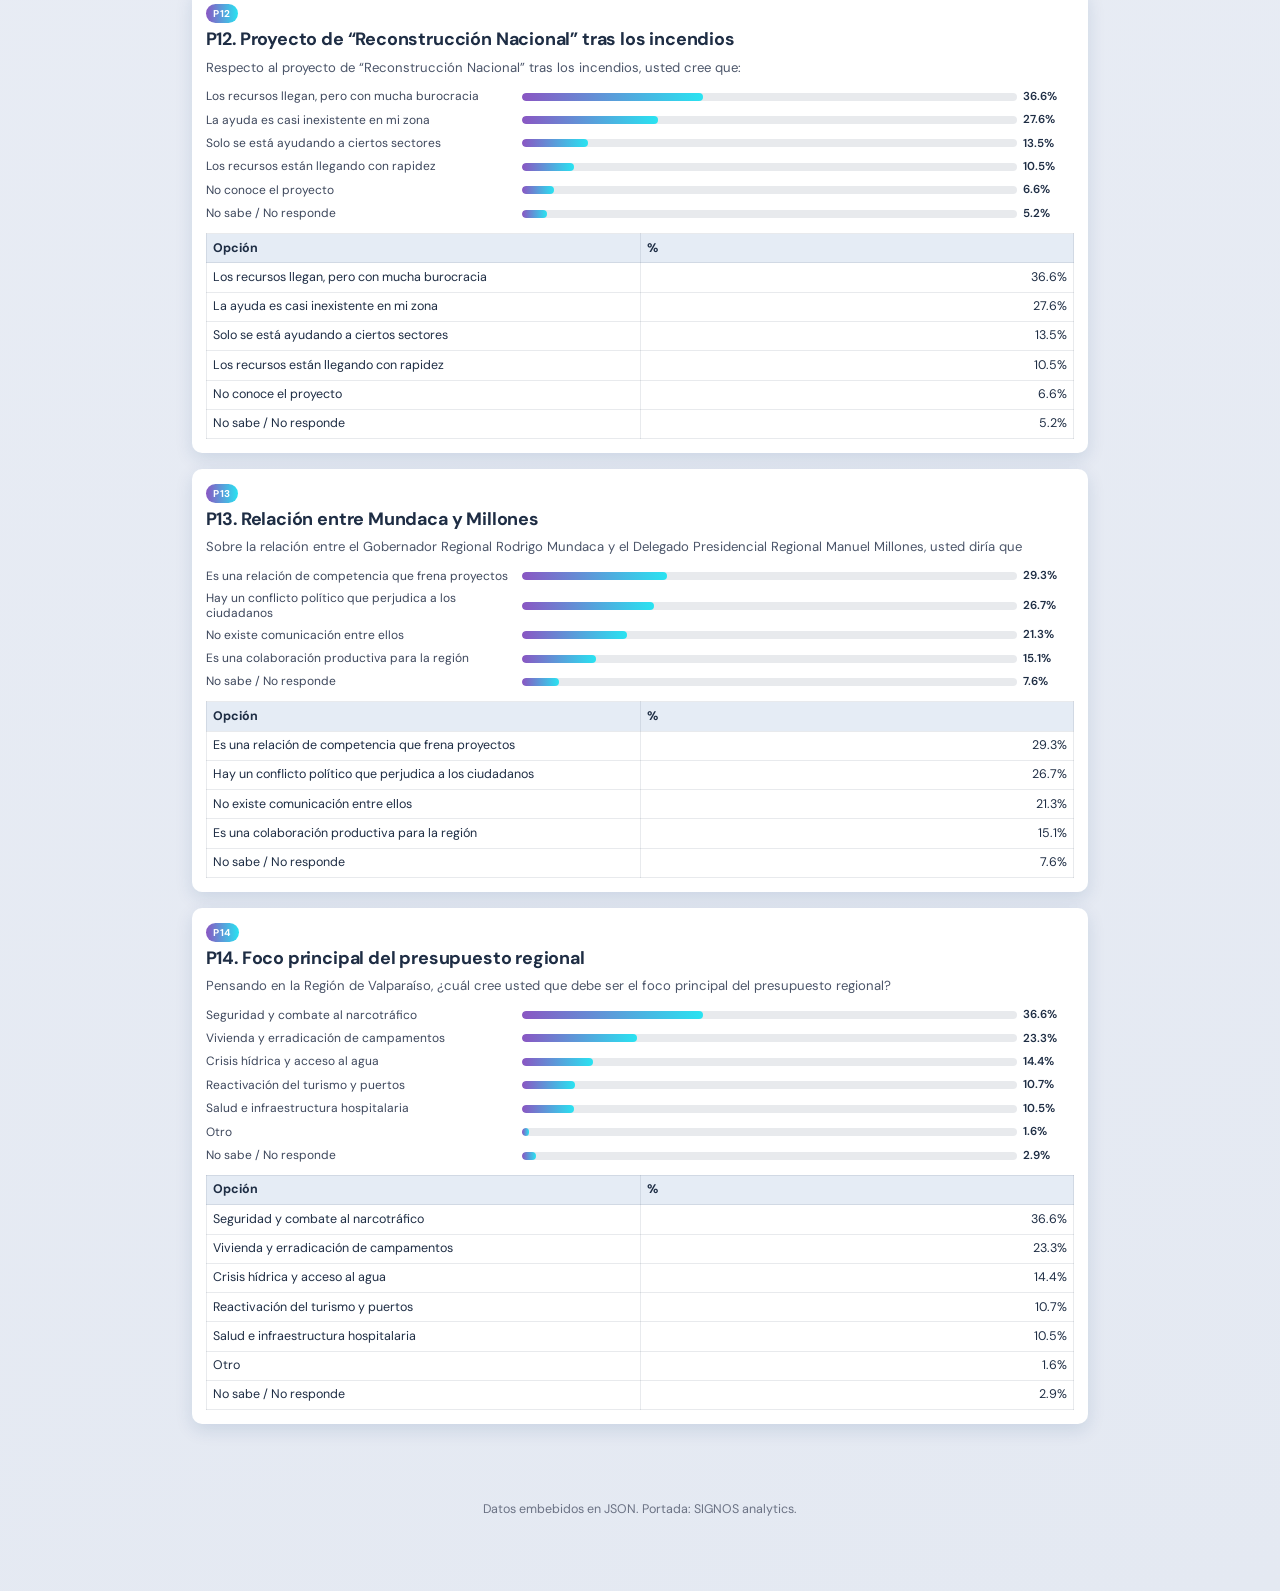
==== commit 6712364c: "Add SmartGore Atacama NemoClaw deck as final presentation in series. Includes static HTML presentati" ====
--- a/index.html
+++ b/index.html
@@ -327,6 +327,7 @@
         <a href="presentacion_atacama_pulse_ia.html">Atacama Pulse AI</a>
         <a href="presentacion_smartagro_mosca.html">SMARTAGRO</a>
         <a href="presentacion_cooperacion_atacama_pais_vasco.html">Cooperación Chile–País Vasco</a>
+        <a href="presentacion_smartgore_atacama_nemoclaw.html">SmartGore Atacama · NemoClaw</a>
       </div>
     </nav>
   </div>
@@ -1381,7 +1382,7 @@
   }
 ]</script>
   <nav class="deck-nav-fixed" aria-label="Navegación entre presentaciones">
-    <a class="deck-nav-link deck-nav-prev" href="presentacion_cooperacion_atacama_pais_vasco.html">← Anterior</a>
+    <a class="deck-nav-link deck-nav-prev" href="presentacion_smartgore_atacama_nemoclaw.html">← Anterior</a>
     <a class="deck-nav-link deck-nav-hub" href="#deck-catalogo">Índice</a>
     <a class="deck-nav-link deck-nav-next" href="presentacion_vargas.html">Siguiente →</a>
   </nav>
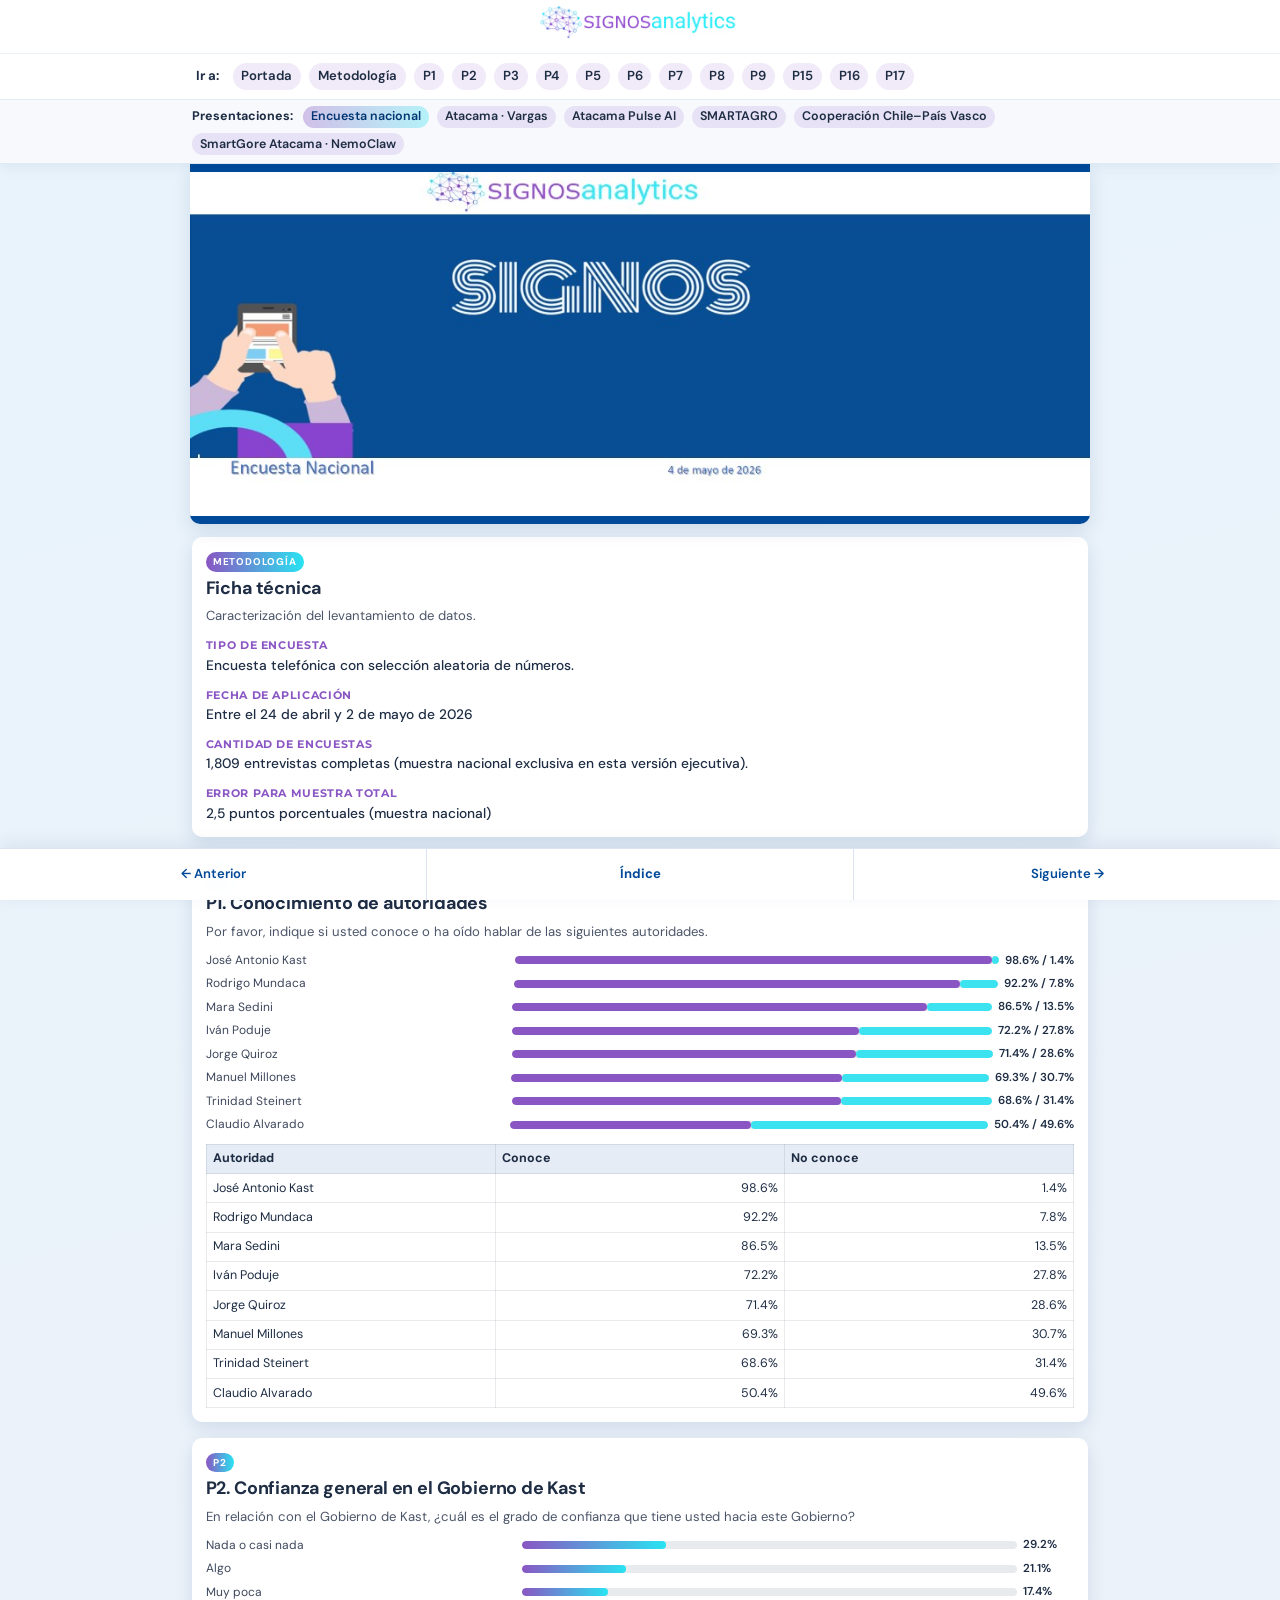
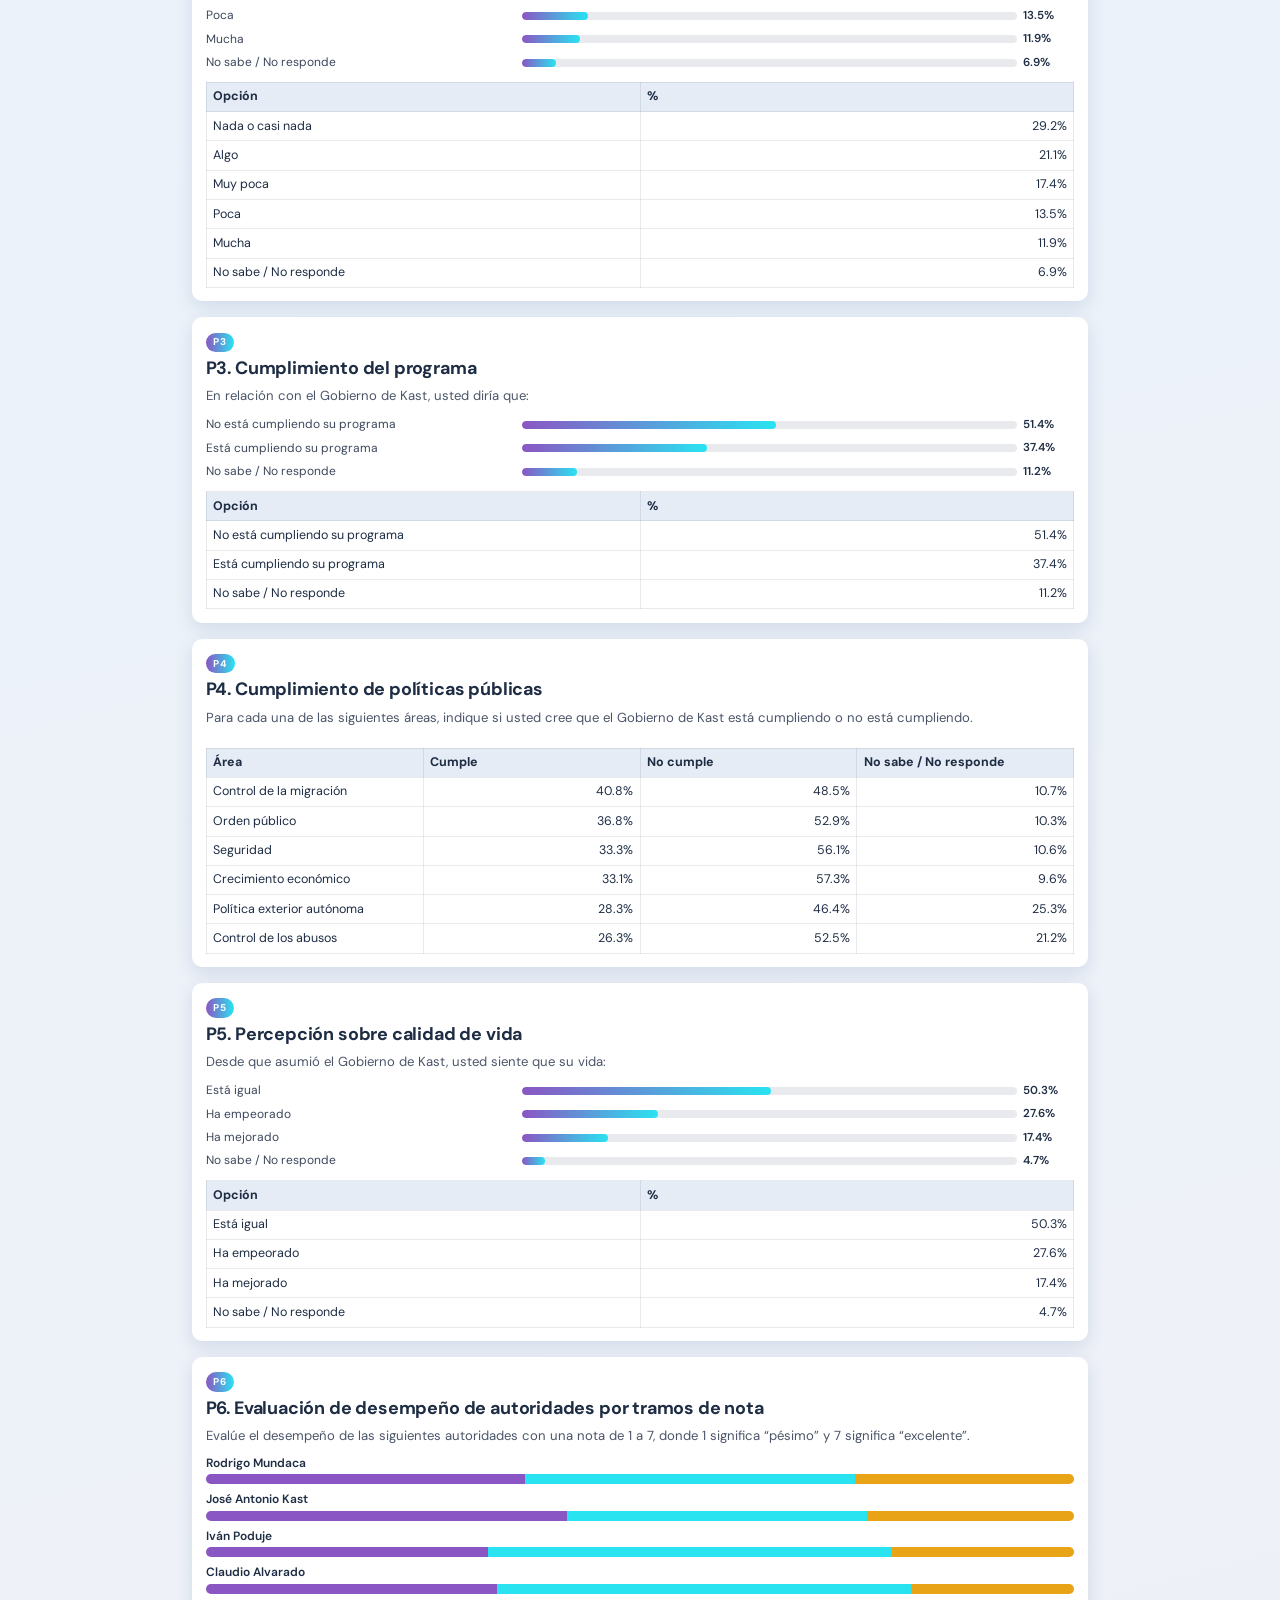
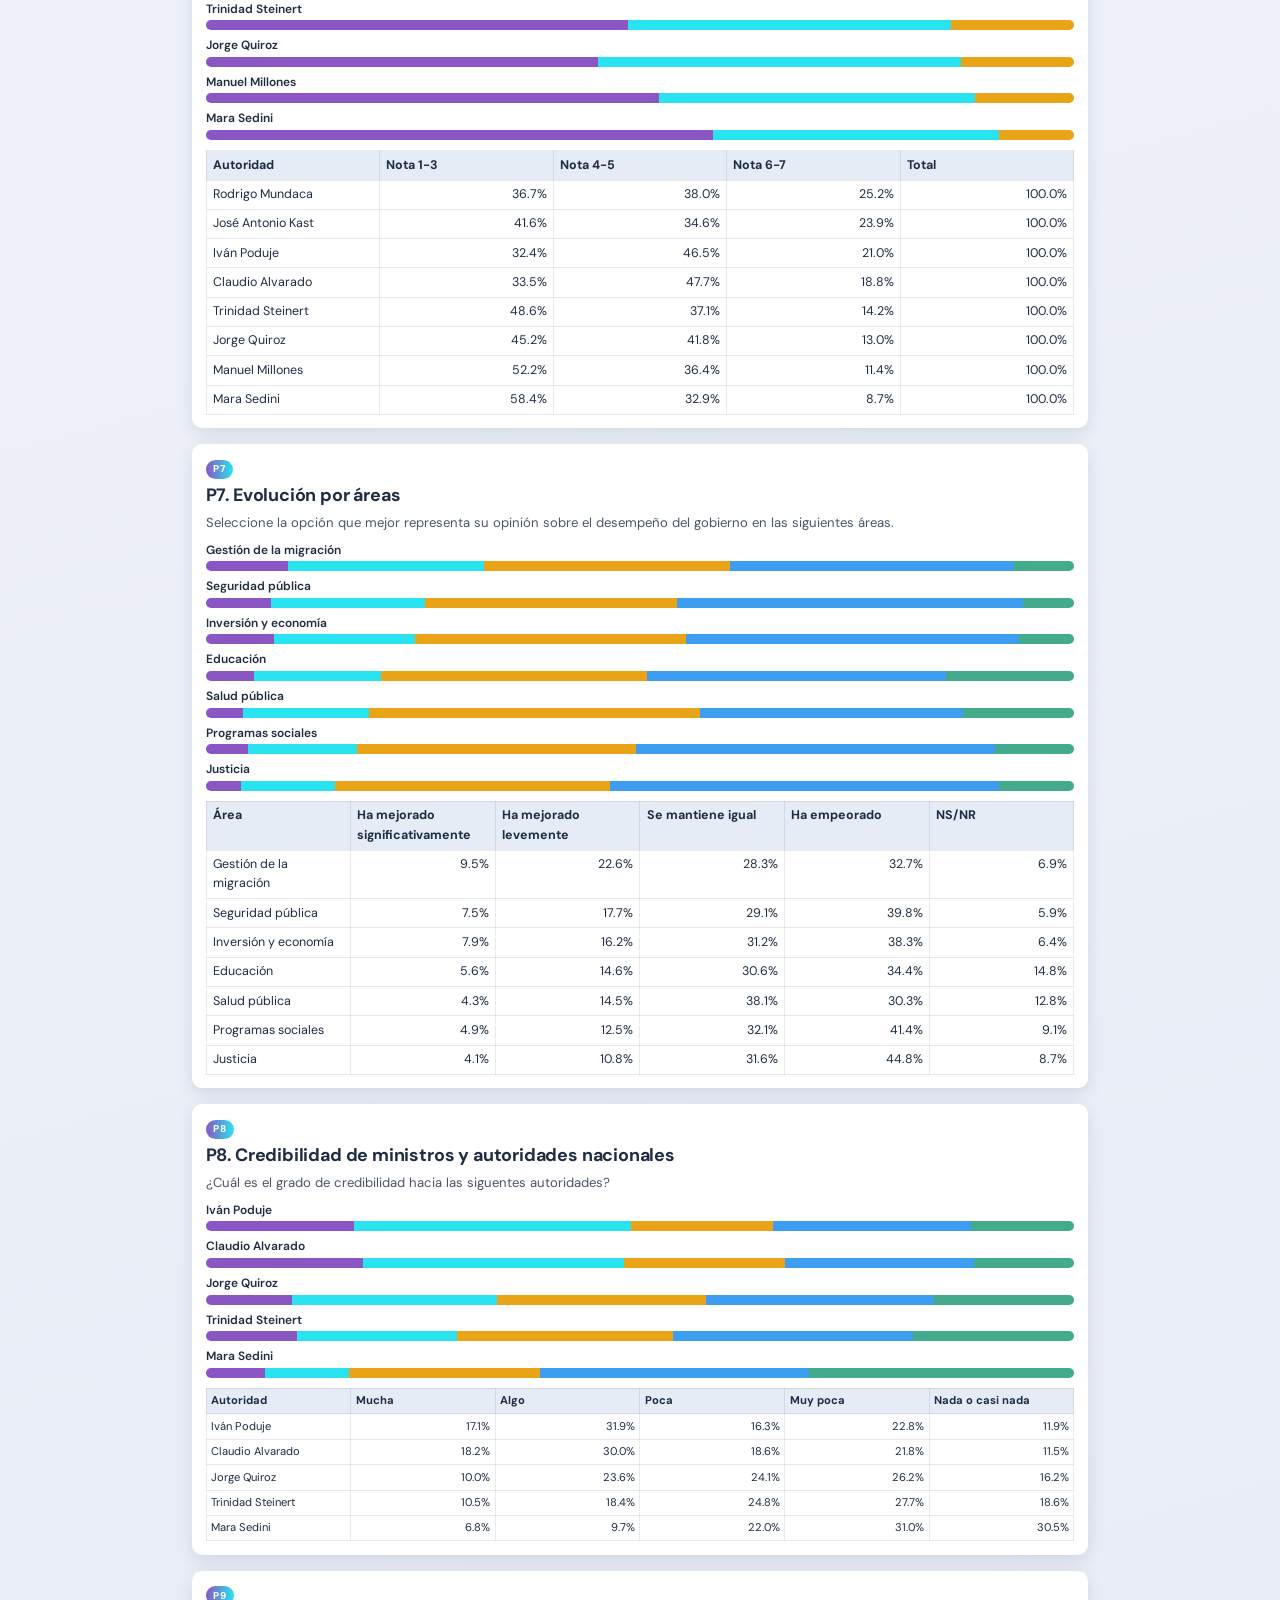
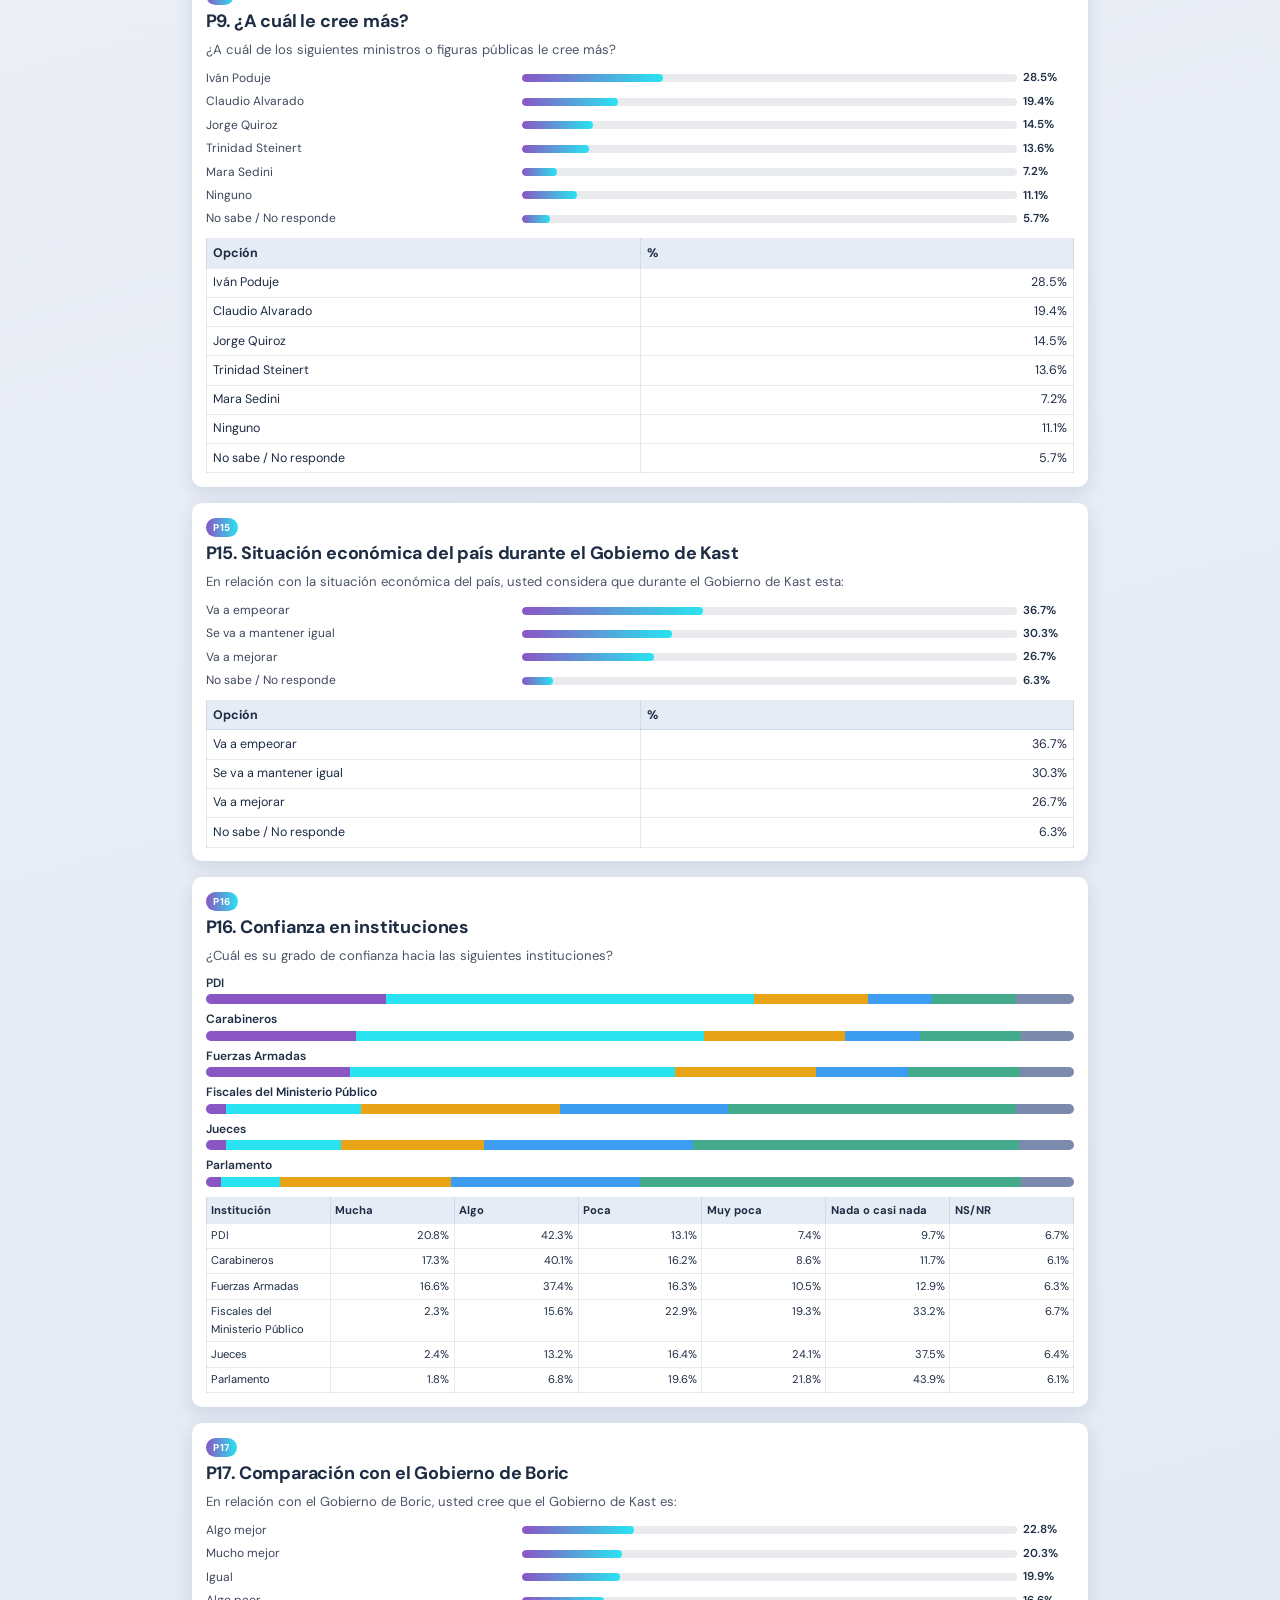
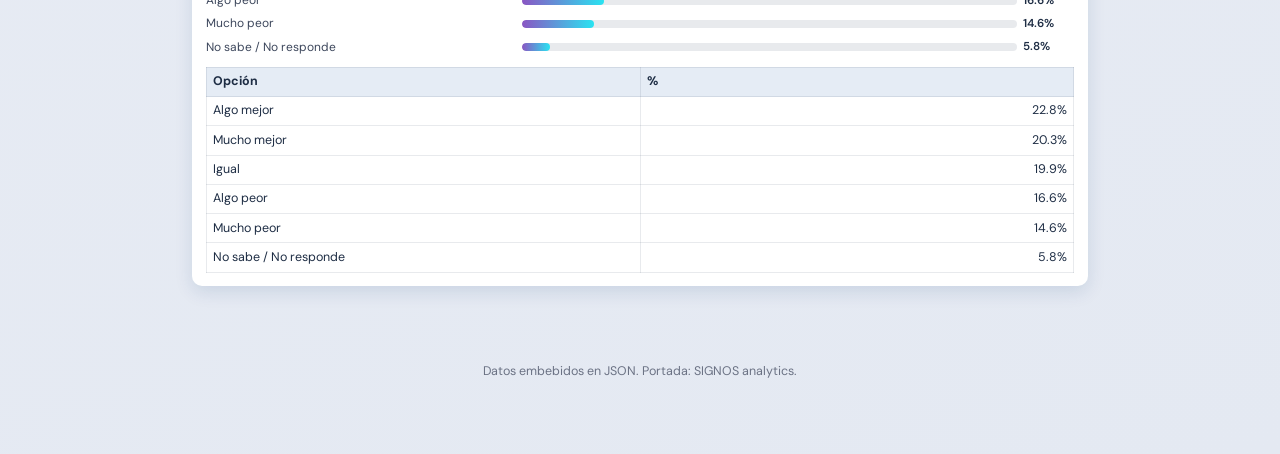
==== commit d6630b43: "Align national deck without regional block; restyle SmartGore to SIGNOS deck format. Co-authored-by:" ====
--- a/index.html
+++ b/index.html
@@ -316,7 +316,7 @@
     <nav class="toc" aria-label="Índice de preguntas">
       <div class="inner">
         <span style="font-weight:700;margin-right:0.35rem;color:var(--dk)">Ir a:</span>
-        <a href="#portada">Portada</a><a href="#metodologia">Metodología</a><a href="#bloque-regional">Regional</a><a href="#p1">P1</a><a href="#p2">P2</a><a href="#p3">P3</a><a href="#p4">P4</a><a href="#p5">P5</a><a href="#p6">P6</a><a href="#p7">P7</a><a href="#p8">P8</a><a href="#p9">P9</a><a href="#p15">P15</a><a href="#p16">P16</a><a href="#p17">P17</a><a href="#p10">P10</a><a href="#p11">P11</a><a href="#p12">P12</a><a href="#p13">P13</a><a href="#p14">P14</a>
+        <a href="#portada">Portada</a><a href="#metodologia">Metodología</a><a href="#p1">P1</a><a href="#p2">P2</a><a href="#p3">P3</a><a href="#p4">P4</a><a href="#p5">P5</a><a href="#p6">P6</a><a href="#p7">P7</a><a href="#p8">P8</a><a href="#p9">P9</a><a href="#p15">P15</a><a href="#p16">P16</a><a href="#p17">P17</a>
       </div>
     </nav>
     <nav id="deck-catalogo" class="deck-catalog" aria-label="Todas las presentaciones SIGNOS">
@@ -353,17 +353,11 @@
     </div>
     <div class="ficha-item">
       <dt>Cantidad de Encuestas</dt>
-      <dd>
-        1,809 Encuesta nacional
-        <span class="sub-line">606 encuestas regionales</span>
-      </dd>
+      <dd>1,809 entrevistas completas (muestra nacional exclusiva en esta versión ejecutiva).</dd>
     </div>
     <div class="ficha-item">
       <dt>Error para muestra total</dt>
-      <dd>
-        2,5 puntos porcentuales (muestra nacional)
-        <span class="sub-line">3,7 puntos porcentuales (muestra regional)</span>
-      </dd>
+      <dd>2,5 puntos porcentuales (muestra nacional)</dd>
     </div>
   </dl>
 </section>
@@ -513,71 +507,6 @@
   </div>
 </section>
 
-<section class="slide slide-block-intro" id="bloque-regional" aria-labelledby="titulo-regional">
-  <h2 id="titulo-regional">Preguntas regionales</h2>
-  <p class="lead">Bloque de contenidos de ámbito regional.</p>
-</section>
-
-<section class="slide" id="p10" aria-labelledby="t10">
-  <header class="slide-head">
-    <span class="pill">P10</span>
-    <h2 id="t10">P10. Confianza en figuras políticas de Valparaíso</h2>
-    <p class="lead">¿Cuál es el grado de credibilidad hacia las siguentes autoridades?</p>
-  </header>
-  <div class="slide-body">
-    <div class="panel"><div class="stack-list"><div class="stack-item"><div class="stack-title">Rodrigo Mundaca</div><div class="stack-bar"><span class="stack-seg" style="width:17.25%;background:#8a56c3" title="Mucha 17.2%"></span><span class="stack-seg" style="width:27.77%;background:#29e3f1" title="Algo 27.8%"></span><span class="stack-seg" style="width:19.37%;background:#e8a317" title="Poca 19.4%"></span><span class="stack-seg" style="width:16.24%;background:#3d9df0" title="Muy poca 16.2%"></span><span class="stack-seg" style="width:19.37%;background:#43aa8b" title="Nada o casi nada 19.4%"></span></div></div><div class="stack-item"><div class="stack-title">Andrés Longton</div><div class="stack-bar"><span class="stack-seg" style="width:13.03%;background:#8a56c3" title="Mucha 13.0%"></span><span class="stack-seg" style="width:27.23%;background:#29e3f1" title="Algo 27.2%"></span><span class="stack-seg" style="width:19.48%;background:#e8a317" title="Poca 19.5%"></span><span class="stack-seg" style="width:14.71%;background:#3d9df0" title="Muy poca 14.7%"></span><span class="stack-seg" style="width:25.55%;background:#43aa8b" title="Nada o casi nada 25.5%"></span></div></div><div class="stack-item"><div class="stack-title">Arturo Squella</div><div class="stack-bar"><span class="stack-seg" style="width:10.70%;background:#8a56c3" title="Mucha 10.7%"></span><span class="stack-seg" style="width:23.69%;background:#29e3f1" title="Algo 23.7%"></span><span class="stack-seg" style="width:19.62%;background:#e8a317" title="Poca 19.6%"></span><span class="stack-seg" style="width:15.80%;background:#3d9df0" title="Muy poca 15.8%"></span><span class="stack-seg" style="width:30.19%;background:#43aa8b" title="Nada o casi nada 30.2%"></span></div></div><div class="stack-item"><div class="stack-title">Karol Cariola</div><div class="stack-bar"><span class="stack-seg" style="width:11.19%;background:#8a56c3" title="Mucha 11.2%"></span><span class="stack-seg" style="width:21.65%;background:#29e3f1" title="Algo 21.6%"></span><span class="stack-seg" style="width:17.84%;background:#e8a317" title="Poca 17.8%"></span><span class="stack-seg" style="width:16.97%;background:#3d9df0" title="Muy poca 17.0%"></span><span class="stack-seg" style="width:32.35%;background:#43aa8b" title="Nada o casi nada 32.3%"></span></div></div><div class="stack-item"><div class="stack-title">Camila Flores</div><div class="stack-bar"><span class="stack-seg" style="width:9.00%;background:#8a56c3" title="Mucha 9.0%"></span><span class="stack-seg" style="width:20.80%;background:#29e3f1" title="Algo 20.8%"></span><span class="stack-seg" style="width:14.80%;background:#e8a317" title="Poca 14.8%"></span><span class="stack-seg" style="width:16.30%;background:#3d9df0" title="Muy poca 16.3%"></span><span class="stack-seg" style="width:39.09%;background:#43aa8b" title="Nada o casi nada 39.1%"></span></div></div><div class="stack-item"><div class="stack-title">Manuel Millones</div><div class="stack-bar"><span class="stack-seg" style="width:6.44%;background:#8a56c3" title="Mucha 6.4%"></span><span class="stack-seg" style="width:17.23%;background:#29e3f1" title="Algo 17.2%"></span><span class="stack-seg" style="width:25.35%;background:#e8a317" title="Poca 25.4%"></span><span class="stack-seg" style="width:24.23%;background:#3d9df0" title="Muy poca 24.2%"></span><span class="stack-seg" style="width:26.75%;background:#43aa8b" title="Nada o casi nada 26.8%"></span></div></div></div></div>
-    <div class="panel scroll-x"><table class="data-table tight"><thead><tr><th>Figura política</th><th>Mucha</th><th>Algo</th><th>Poca</th><th>Muy poca</th><th>Nada o casi nada</th></tr></thead><tbody><tr><td>Rodrigo Mundaca</td><td class="num">17.2%</td><td class="num">27.8%</td><td class="num">19.4%</td><td class="num">16.2%</td><td class="num">19.4%</td></tr><tr><td>Andrés Longton</td><td class="num">13.0%</td><td class="num">27.2%</td><td class="num">19.5%</td><td class="num">14.7%</td><td class="num">25.5%</td></tr><tr><td>Arturo Squella</td><td class="num">10.7%</td><td class="num">23.7%</td><td class="num">19.6%</td><td class="num">15.8%</td><td class="num">30.2%</td></tr><tr><td>Karol Cariola</td><td class="num">11.2%</td><td class="num">21.6%</td><td class="num">17.8%</td><td class="num">17.0%</td><td class="num">32.3%</td></tr><tr><td>Camila Flores</td><td class="num">9.0%</td><td class="num">20.8%</td><td class="num">14.8%</td><td class="num">16.3%</td><td class="num">39.1%</td></tr><tr><td>Manuel Millones</td><td class="num">6.4%</td><td class="num">17.2%</td><td class="num">25.4%</td><td class="num">24.2%</td><td class="num">26.8%</td></tr></tbody></table></div>
-  </div>
-</section>
-
-<section class="slide" id="p11" aria-labelledby="t11">
-  <header class="slide-head">
-    <span class="pill">P11</span>
-    <h2 id="t11">P11. Figura política de Valparaíso en la que más confía</h2>
-    <p class="lead">¿En cuál de las siguientes figuras de Valparaíso tiene usted más confianza?</p>
-  </header>
-  <div class="slide-body">
-    <div class="panel"><div class="hbar-block"><div class="hbar-row"><span class="hbar-label">Rodrigo Mundaca</span><div class="hbar-track"><span class="hbar-fill" style="width:23.9%"></span></div><span class="hbar-pct">23.9%</span></div><div class="hbar-row"><span class="hbar-label">Andrés Longton</span><div class="hbar-track"><span class="hbar-fill" style="width:19.8%"></span></div><span class="hbar-pct">19.8%</span></div><div class="hbar-row"><span class="hbar-label">Karol Cariola</span><div class="hbar-track"><span class="hbar-fill" style="width:17.6%"></span></div><span class="hbar-pct">17.6%</span></div><div class="hbar-row"><span class="hbar-label">Arturo Squella</span><div class="hbar-track"><span class="hbar-fill" style="width:11.8%"></span></div><span class="hbar-pct">11.8%</span></div><div class="hbar-row"><span class="hbar-label">Manuel Millones</span><div class="hbar-track"><span class="hbar-fill" style="width:7.6%"></span></div><span class="hbar-pct">7.6%</span></div><div class="hbar-row"><span class="hbar-label">Camila Flores</span><div class="hbar-track"><span class="hbar-fill" style="width:7.1%"></span></div><span class="hbar-pct">7.1%</span></div><div class="hbar-row"><span class="hbar-label">Ninguno</span><div class="hbar-track"><span class="hbar-fill" style="width:7.6%"></span></div><span class="hbar-pct">7.6%</span></div><div class="hbar-row"><span class="hbar-label">No sabe / No responde</span><div class="hbar-track"><span class="hbar-fill" style="width:4.6%"></span></div><span class="hbar-pct">4.6%</span></div></div></div>
-    <div class="panel scroll-x"><table class="data-table"><thead><tr><th>Opción</th><th>%</th></tr></thead><tbody><tr><td>Rodrigo Mundaca</td><td class="num">23.9%</td></tr><tr><td>Andrés Longton</td><td class="num">19.8%</td></tr><tr><td>Karol Cariola</td><td class="num">17.6%</td></tr><tr><td>Arturo Squella</td><td class="num">11.8%</td></tr><tr><td>Manuel Millones</td><td class="num">7.6%</td></tr><tr><td>Camila Flores</td><td class="num">7.1%</td></tr><tr><td>Ninguno</td><td class="num">7.6%</td></tr><tr><td>No sabe / No responde</td><td class="num">4.6%</td></tr></tbody></table></div>
-  </div>
-</section>
-
-<section class="slide" id="p12" aria-labelledby="t12">
-  <header class="slide-head">
-    <span class="pill">P12</span>
-    <h2 id="t12">P12. Proyecto de “Reconstrucción Nacional” tras los incendios</h2>
-    <p class="lead">Respecto al proyecto de “Reconstrucción Nacional” tras los incendios, usted cree que:</p>
-  </header>
-  <div class="slide-body">
-    <div class="panel"><div class="hbar-block"><div class="hbar-row"><span class="hbar-label">Los recursos llegan, pero con mucha burocracia</span><div class="hbar-track"><span class="hbar-fill" style="width:36.6%"></span></div><span class="hbar-pct">36.6%</span></div><div class="hbar-row"><span class="hbar-label">La ayuda es casi inexistente en mi zona</span><div class="hbar-track"><span class="hbar-fill" style="width:27.6%"></span></div><span class="hbar-pct">27.6%</span></div><div class="hbar-row"><span class="hbar-label">Solo se está ayudando a ciertos sectores</span><div class="hbar-track"><span class="hbar-fill" style="width:13.5%"></span></div><span class="hbar-pct">13.5%</span></div><div class="hbar-row"><span class="hbar-label">Los recursos están llegando con rapidez</span><div class="hbar-track"><span class="hbar-fill" style="width:10.5%"></span></div><span class="hbar-pct">10.5%</span></div><div class="hbar-row"><span class="hbar-label">No conoce el proyecto</span><div class="hbar-track"><span class="hbar-fill" style="width:6.6%"></span></div><span class="hbar-pct">6.6%</span></div><div class="hbar-row"><span class="hbar-label">No sabe / No responde</span><div class="hbar-track"><span class="hbar-fill" style="width:5.2%"></span></div><span class="hbar-pct">5.2%</span></div></div></div>
-    <div class="panel scroll-x"><table class="data-table"><thead><tr><th>Opción</th><th>%</th></tr></thead><tbody><tr><td>Los recursos llegan, pero con mucha burocracia</td><td class="num">36.6%</td></tr><tr><td>La ayuda es casi inexistente en mi zona</td><td class="num">27.6%</td></tr><tr><td>Solo se está ayudando a ciertos sectores</td><td class="num">13.5%</td></tr><tr><td>Los recursos están llegando con rapidez</td><td class="num">10.5%</td></tr><tr><td>No conoce el proyecto</td><td class="num">6.6%</td></tr><tr><td>No sabe / No responde</td><td class="num">5.2%</td></tr></tbody></table></div>
-  </div>
-</section>
-
-<section class="slide" id="p13" aria-labelledby="t13">
-  <header class="slide-head">
-    <span class="pill">P13</span>
-    <h2 id="t13">P13. Relación entre Mundaca y Millones</h2>
-    <p class="lead">Sobre la relación entre el Gobernador Regional Rodrigo Mundaca y el Delegado Presidencial Regional Manuel Millones, usted diría que</p>
-  </header>
-  <div class="slide-body">
-    <div class="panel"><div class="hbar-block"><div class="hbar-row"><span class="hbar-label">Es una relación de competencia que frena proyectos</span><div class="hbar-track"><span class="hbar-fill" style="width:29.3%"></span></div><span class="hbar-pct">29.3%</span></div><div class="hbar-row"><span class="hbar-label">Hay un conflicto político que perjudica a los ciudadanos</span><div class="hbar-track"><span class="hbar-fill" style="width:26.7%"></span></div><span class="hbar-pct">26.7%</span></div><div class="hbar-row"><span class="hbar-label">No existe comunicación entre ellos</span><div class="hbar-track"><span class="hbar-fill" style="width:21.3%"></span></div><span class="hbar-pct">21.3%</span></div><div class="hbar-row"><span class="hbar-label">Es una colaboración productiva para la región</span><div class="hbar-track"><span class="hbar-fill" style="width:15.1%"></span></div><span class="hbar-pct">15.1%</span></div><div class="hbar-row"><span class="hbar-label">No sabe / No responde</span><div class="hbar-track"><span class="hbar-fill" style="width:7.6%"></span></div><span class="hbar-pct">7.6%</span></div></div></div>
-    <div class="panel scroll-x"><table class="data-table"><thead><tr><th>Opción</th><th>%</th></tr></thead><tbody><tr><td>Es una relación de competencia que frena proyectos</td><td class="num">29.3%</td></tr><tr><td>Hay un conflicto político que perjudica a los ciudadanos</td><td class="num">26.7%</td></tr><tr><td>No existe comunicación entre ellos</td><td class="num">21.3%</td></tr><tr><td>Es una colaboración productiva para la región</td><td class="num">15.1%</td></tr><tr><td>No sabe / No responde</td><td class="num">7.6%</td></tr></tbody></table></div>
-  </div>
-</section>
-
-<section class="slide" id="p14" aria-labelledby="t14">
-  <header class="slide-head">
-    <span class="pill">P14</span>
-    <h2 id="t14">P14. Foco principal del presupuesto regional</h2>
-    <p class="lead">Pensando en la Región de Valparaíso, ¿cuál cree usted que debe ser el foco principal del presupuesto regional?</p>
-  </header>
-  <div class="slide-body">
-    <div class="panel"><div class="hbar-block"><div class="hbar-row"><span class="hbar-label">Seguridad y combate al narcotráfico</span><div class="hbar-track"><span class="hbar-fill" style="width:36.6%"></span></div><span class="hbar-pct">36.6%</span></div><div class="hbar-row"><span class="hbar-label">Vivienda y erradicación de campamentos</span><div class="hbar-track"><span class="hbar-fill" style="width:23.3%"></span></div><span class="hbar-pct">23.3%</span></div><div class="hbar-row"><span class="hbar-label">Crisis hídrica y acceso al agua</span><div class="hbar-track"><span class="hbar-fill" style="width:14.4%"></span></div><span class="hbar-pct">14.4%</span></div><div class="hbar-row"><span class="hbar-label">Reactivación del turismo y puertos</span><div class="hbar-track"><span class="hbar-fill" style="width:10.7%"></span></div><span class="hbar-pct">10.7%</span></div><div class="hbar-row"><span class="hbar-label">Salud e infraestructura hospitalaria</span><div class="hbar-track"><span class="hbar-fill" style="width:10.5%"></span></div><span class="hbar-pct">10.5%</span></div><div class="hbar-row"><span class="hbar-label">Otro</span><div class="hbar-track"><span class="hbar-fill" style="width:1.6%"></span></div><span class="hbar-pct">1.6%</span></div><div class="hbar-row"><span class="hbar-label">No sabe / No responde</span><div class="hbar-track"><span class="hbar-fill" style="width:2.9%"></span></div><span class="hbar-pct">2.9%</span></div></div></div>
-    <div class="panel scroll-x"><table class="data-table"><thead><tr><th>Opción</th><th>%</th></tr></thead><tbody><tr><td>Seguridad y combate al narcotráfico</td><td class="num">36.6%</td></tr><tr><td>Vivienda y erradicación de campamentos</td><td class="num">23.3%</td></tr><tr><td>Crisis hídrica y acceso al agua</td><td class="num">14.4%</td></tr><tr><td>Reactivación del turismo y puertos</td><td class="num">10.7%</td></tr><tr><td>Salud e infraestructura hospitalaria</td><td class="num">10.5%</td></tr><tr><td>Otro</td><td class="num">1.6%</td></tr><tr><td>No sabe / No responde</td><td class="num">2.9%</td></tr></tbody></table></div>
-  </div>
-</section>
-
   </main>
   <footer>
     Datos embebidos en JSON. Portada: SIGNOS analytics.
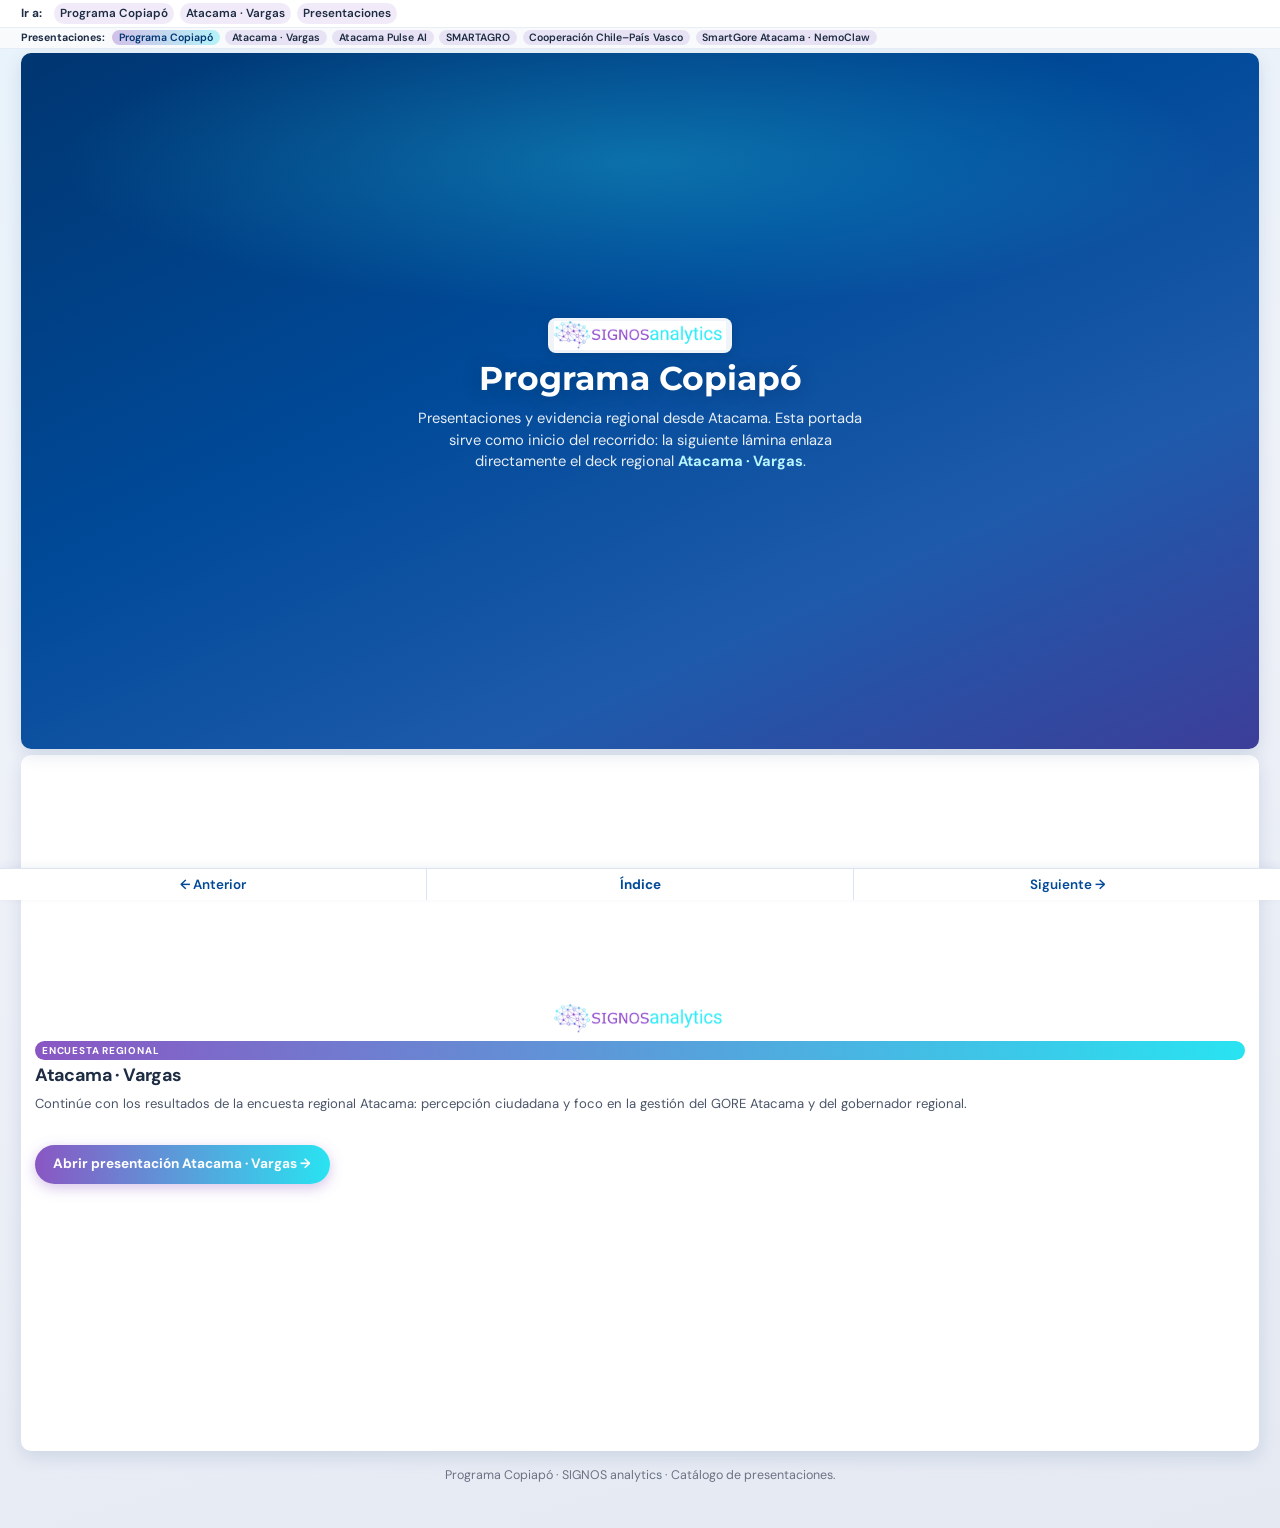
==== commit 16f30d12: "Tune static decks for laptop layout, larger type, and tighter bottom chrome. Pulse IA / Basque coope" ====
--- a/index.html
+++ b/index.html
@@ -3,7 +3,7 @@
 <head>
   <meta charset="utf-8" />
   <meta name="viewport" content="width=device-width, initial-scale=1" />
-  <title>Encuesta SIGNOS analytics</title>
+  <title>Programa Copiapó — SIGNOS analytics</title>
   <link rel="preconnect" href="https://fonts.googleapis.com" />
   <link rel="preconnect" href="https://fonts.gstatic.com" crossorigin />
   <link href="https://fonts.googleapis.com/css2?family=DM+Sans:ital,opsz,wght@0,9..40,400;0,9..40,600;0,9..40,700&family=Montserrat:wght@500;600;700&display=swap" rel="stylesheet" />
@@ -23,6 +23,7 @@
       --shadow: 0 6px 18px rgba(0, 54, 113, 0.12);
       --radius: 10px;
       --maxw: 920px;
+      --deck-chrome-top: 4.55rem;
     }
     * { box-sizing: border-box; }
     body {
@@ -39,25 +40,8 @@
       position: sticky;
       top: 0;
       z-index: 80;
-      background: rgba(255, 255, 255, 0.97);
-      backdrop-filter: blur(10px);
-      border-bottom: 1px solid rgba(0, 74, 153, 0.12);
-      box-shadow: 0 2px 14px rgba(0, 54, 113, 0.07);
-    }
-    .brand-bar {
-      text-align: center;
-      padding: 0.35rem 1rem 0.4rem;
-      border-bottom: 1px solid rgba(0, 74, 153, 0.08);
-    }
-    .brand-bar a {
-      display: inline-block;
-      line-height: 0;
-    }
-    .brand-bar .logo-site {
-      height: clamp(26px, 4vw, 34px);
-      width: auto;
-      max-width: min(220px, 42vw);
-      object-fit: contain;
+      background: rgba(255, 255, 255, 0.98);
+      backdrop-filter: blur(8px);
     }
     .cover-hero {
       position: relative;
@@ -131,7 +115,7 @@
     nav.toc .inner {
       max-width: var(--maxw);
       margin: 0 auto;
-      padding: 0.55rem 1rem;
+      padding: 0.38rem 0.75rem;
       display: flex;
       flex-wrap: wrap;
       gap: 0.35rem 0.5rem;
@@ -146,14 +130,14 @@
       font-weight: 600;
     }
     nav.toc a:hover { background: rgba(41, 227, 241, 0.22); text-decoration: none; }
-    main { max-width: var(--maxw); margin: 0 auto; padding: 0.85rem 0.75rem 2.5rem; }
+    main { max-width: 100%; margin: 0 auto; padding: max(4px, var(--deck-main-pad-y, 0px)) 0.45rem max(2px, env(safe-area-inset-bottom, 0px)); }
     .slide {
       background: var(--surface);
       border-radius: var(--radius);
       box-shadow: var(--shadow);
       padding: 0.75rem 0.85rem 0.85rem;
-      margin-bottom: 1rem;
-      scroll-margin-top: 6.5rem;
+      margin-bottom: 0.35rem;
+      scroll-margin-top: 4rem;
       max-width: 100%;
       overflow-x: hidden;
     }
@@ -300,29 +284,100 @@
     .slide-block-intro .lead { margin: 0.35rem 0 0; font-size: 0.78rem; }
     footer {
       text-align: center;
-      padding: 1.25rem 0.75rem;
+      padding: 0.45rem 0.5rem 0.65rem;
       color: #6b7284;
       font-size: 0.78rem;
     }
+
+    /* Hub Programa Copiapo — tall laminas, logo inside each */
+    .slide.lamina-cover.deck-fill-slide {
+      justify-content: center;
+      padding-top: 1.25rem;
+    }
+    .slide.lamina-cover {
+      position: relative;
+      display: flex;
+      flex-direction: column;
+      align-items: center;
+      justify-content: center;
+      text-align: center;
+      padding: 2rem 1.25rem;
+      overflow: hidden;
+      background: linear-gradient(
+        155deg,
+        var(--signos-navy-deep) 0%,
+        var(--signos-navy) 42%,
+        #1e5aab 72%,
+        #4d2f8f 115%
+      );
+      color: #fff;
+      box-shadow: var(--shadow);
+    }
+    .slide.lamina-cover .lamina-glow {
+      position: absolute;
+      width: 120%;
+      height: 55%;
+      top: -12%;
+      left: -10%;
+      background: radial-gradient(ellipse, rgba(41,227,241,.28) 0%, transparent 55%);
+      pointer-events: none;
+    }
+    .slide.lamina-cover .lamina-inner { position: relative; z-index: 1; max-width: 28rem; width: 100%; }
+    .slide.lamina-cover .lamina-brand {
+      font-size: 0.72rem;
+      font-weight: 700;
+      letter-spacing: 0.14em;
+      text-transform: uppercase;
+      opacity: 0.9;
+      margin-bottom: 0.75rem;
+    }
+    .slide.lamina-cover h1 {
+      font-family: Montserrat, system-ui, sans-serif;
+      font-weight: 700;
+      font-size: clamp(1.5rem, 5vw, 2.05rem);
+      line-height: 1.18;
+      margin: 0 0 0.65rem;
+      text-shadow: 0 2px 20px rgba(0,0,0,.2);
+    }
+    .slide.lamina-cover .lamina-tagline {
+      font-size: 0.92rem;
+      line-height: 1.48;
+      color: rgba(255,255,255,.9);
+      margin: 0;
+    }
+    .slide-cta.deck-fill-slide {
+      justify-content: center;
+    }
+    .slide-cta .deck-link {
+      display: inline-flex;
+      align-items: center;
+      justify-content: center;
+      margin-top: 0.85rem;
+      padding: 0.55rem 1.15rem;
+      border-radius: 999px;
+      font-weight: 700;
+      font-size: 0.85rem;
+      color: #fff !important;
+      background: linear-gradient(90deg, var(--signos-purple), var(--signos-cyan));
+      text-decoration: none !important;
+      box-shadow: 0 4px 14px rgba(138,86,195,.35);
+    }
+    .slide-cta .deck-link:hover { filter: brightness(1.05); text-decoration: none !important; }
+
   </style>
 </head>
 <body class="has-deck-nav">
-  <div class="sticky-head">
-    <div class="brand-bar">
-      <a href="#portada" aria-label="SIGNOS analytics — inicio">
-        <img src="assets/logo-signos.png" alt="SIGNOS analytics" class="logo-site" width="200" height="45" decoding="async" />
-      </a>
-    </div>
-    <nav class="toc" aria-label="Índice de preguntas">
+  <div class="sticky-head sticky-head--compact">
+    <nav class="toc" aria-label="Índice de laminas">
       <div class="inner">
         <span style="font-weight:700;margin-right:0.35rem;color:var(--dk)">Ir a:</span>
-        <a href="#portada">Portada</a><a href="#metodologia">Metodología</a><a href="#p1">P1</a><a href="#p2">P2</a><a href="#p3">P3</a><a href="#p4">P4</a><a href="#p5">P5</a><a href="#p6">P6</a><a href="#p7">P7</a><a href="#p8">P8</a><a href="#p9">P9</a><a href="#p15">P15</a><a href="#p16">P16</a><a href="#p17">P17</a>
+        <a href="#portada">Programa Copiapó</a><a href="#atacama-vargas">Atacama · Vargas</a><a href="#deck-catalogo">Presentaciones</a>
       </div>
     </nav>
     <nav id="deck-catalogo" class="deck-catalog" aria-label="Todas las presentaciones SIGNOS">
       <div class="deck-catalog-inner">
         <span class="deck-catalog-title">Presentaciones:</span>
-        <a href="index.html" aria-current="page">Encuesta nacional</a>
+        <a href="index.html" aria-current="page">Programa Copiapó</a>
         <a href="presentacion_vargas.html">Atacama · Vargas</a>
         <a href="presentacion_atacama_pulse_ia.html">Atacama Pulse AI</a>
         <a href="presentacion_smartagro_mosca.html">SMARTAGRO</a>
@@ -331,986 +386,31 @@
       </div>
     </nav>
   </div>
-  <header class="cover-hero" id="portada" aria-label="Portada">
-    <div class="cover-bg" role="img" aria-label="SIGNOS analytics — portada institucional"></div>
-  </header>
   <main>
-    
-<section class="slide slide-metodologia" id="metodologia" aria-labelledby="metodologia-title">
-  <header class="slide-head">
-    <span class="pill">Metodología</span>
-    <h2 id="metodologia-title">Ficha técnica</h2>
-    <p class="lead">Caracterización del levantamiento de datos.</p>
-  </header>
-  <dl class="ficha-list ficha-list--sheet">
-    <div class="ficha-item">
-      <dt>Tipo de Encuesta</dt>
-      <dd>Encuesta telefónica con selección aleatoria de números.</dd>
-    </div>
-    <div class="ficha-item">
-      <dt>Fecha de Aplicación</dt>
-      <dd>Entre el 24 de abril y 2 de mayo de 2026</dd>
-    </div>
-    <div class="ficha-item">
-      <dt>Cantidad de Encuestas</dt>
-      <dd>1,809 entrevistas completas (muestra nacional exclusiva en esta versión ejecutiva).</dd>
-    </div>
-    <div class="ficha-item">
-      <dt>Error para muestra total</dt>
-      <dd>2,5 puntos porcentuales (muestra nacional)</dd>
-    </div>
-  </dl>
-</section>
-
-    
-<section class="slide" id="p1" aria-labelledby="t1">
-  <header class="slide-head">
-    <span class="pill">P1</span>
-    <h2 id="t1">P1. Conocimiento de autoridades</h2>
-    <p class="lead">Por favor, indique si usted conoce o ha oído hablar de las siguientes autoridades.</p>
-  </header>
-  <div class="slide-body">
-    <div class="panel"><div class="hbar-block"><div class="hbar-row"><span class="hbar-label">José Antonio Kast</span><div class="hbar-track duo"><span class="hbar-fill" style="width:98.6%;background:#8a56c3"></span><span class="hbar-fill secondary" style="width:1.4%;background:#29e3f1"></span></div><span class="hbar-pct">98.6% / 1.4%</span></div><div class="hbar-row"><span class="hbar-label">Rodrigo Mundaca</span><div class="hbar-track duo"><span class="hbar-fill" style="width:92.2%;background:#8a56c3"></span><span class="hbar-fill secondary" style="width:7.8%;background:#29e3f1"></span></div><span class="hbar-pct">92.2% / 7.8%</span></div><div class="hbar-row"><span class="hbar-label">Mara Sedini</span><div class="hbar-track duo"><span class="hbar-fill" style="width:86.5%;background:#8a56c3"></span><span class="hbar-fill secondary" style="width:13.5%;background:#29e3f1"></span></div><span class="hbar-pct">86.5% / 13.5%</span></div><div class="hbar-row"><span class="hbar-label">Iván Poduje</span><div class="hbar-track duo"><span class="hbar-fill" style="width:72.2%;background:#8a56c3"></span><span class="hbar-fill secondary" style="width:27.8%;background:#29e3f1"></span></div><span class="hbar-pct">72.2% / 27.8%</span></div><div class="hbar-row"><span class="hbar-label">Jorge Quiroz</span><div class="hbar-track duo"><span class="hbar-fill" style="width:71.4%;background:#8a56c3"></span><span class="hbar-fill secondary" style="width:28.6%;background:#29e3f1"></span></div><span class="hbar-pct">71.4% / 28.6%</span></div><div class="hbar-row"><span class="hbar-label">Manuel Millones</span><div class="hbar-track duo"><span class="hbar-fill" style="width:69.3%;background:#8a56c3"></span><span class="hbar-fill secondary" style="width:30.7%;background:#29e3f1"></span></div><span class="hbar-pct">69.3% / 30.7%</span></div><div class="hbar-row"><span class="hbar-label">Trinidad Steinert</span><div class="hbar-track duo"><span class="hbar-fill" style="width:68.6%;background:#8a56c3"></span><span class="hbar-fill secondary" style="width:31.4%;background:#29e3f1"></span></div><span class="hbar-pct">68.6% / 31.4%</span></div><div class="hbar-row"><span class="hbar-label">Claudio Alvarado</span><div class="hbar-track duo"><span class="hbar-fill" style="width:50.4%;background:#8a56c3"></span><span class="hbar-fill secondary" style="width:49.6%;background:#29e3f1"></span></div><span class="hbar-pct">50.4% / 49.6%</span></div></div></div>
-    <div class="panel scroll-x"><table class="data-table"><thead><tr><th>Autoridad</th><th>Conoce</th><th>No conoce</th></tr></thead><tbody><tr><td>José Antonio Kast</td><td class="num">98.6%</td><td class="num">1.4%</td></tr><tr><td>Rodrigo Mundaca</td><td class="num">92.2%</td><td class="num">7.8%</td></tr><tr><td>Mara Sedini</td><td class="num">86.5%</td><td class="num">13.5%</td></tr><tr><td>Iván Poduje</td><td class="num">72.2%</td><td class="num">27.8%</td></tr><tr><td>Jorge Quiroz</td><td class="num">71.4%</td><td class="num">28.6%</td></tr><tr><td>Manuel Millones</td><td class="num">69.3%</td><td class="num">30.7%</td></tr><tr><td>Trinidad Steinert</td><td class="num">68.6%</td><td class="num">31.4%</td></tr><tr><td>Claudio Alvarado</td><td class="num">50.4%</td><td class="num">49.6%</td></tr></tbody></table></div>
+<section class="slide lamina-cover deck-fill-slide" id="portada" aria-labelledby="titulo-programa">
+  <div class="lamina-glow" aria-hidden="true"></div>
+  <div class="lamina-inner">
+    <p class="slide-brand slide-brand--dark"><a href="#portada" aria-label="SIGNOS analytics"><img src="assets/logo-signos.png" alt="SIGNOS analytics" width="160" height="36" decoding="async" /></a></p>
+    <h1 id="titulo-programa">Programa Copiapó</h1>
+    <p class="lamina-tagline">Presentaciones y evidencia regional desde Atacama. Esta portada sirve como inicio del recorrido: la siguiente lámina enlaza directamente el deck regional <strong style="font-weight:700;color:#b8f6ff">Atacama · Vargas</strong>.</p>
   </div>
 </section>
 
-<section class="slide" id="p2" aria-labelledby="t2">
+<section class="slide slide-cta deck-fill-slide" id="atacama-vargas" aria-labelledby="titulo-vargas">
+  <p class="slide-brand"><a href="#portada" aria-label="SIGNOS analytics"><img src="assets/logo-signos.png" alt="SIGNOS analytics" width="160" height="36" decoding="async" /></a></p>
+  <span class="pill">Encuesta regional</span>
   <header class="slide-head">
-    <span class="pill">P2</span>
-    <h2 id="t2">P2. Confianza general en el Gobierno de Kast</h2>
-    <p class="lead">En relación con el Gobierno de Kast, ¿cuál es el grado de confianza que tiene usted hacia este Gobierno?</p>
+    <h2 id="titulo-vargas">Atacama · Vargas</h2>
+    <p class="lead">Continúe con los resultados de la encuesta regional Atacama: percepción ciudadana y foco en la gestión del GORE Atacama y del gobernador regional.</p>
   </header>
-  <div class="slide-body">
-    <div class="panel"><div class="hbar-block"><div class="hbar-row"><span class="hbar-label">Nada o casi nada</span><div class="hbar-track"><span class="hbar-fill" style="width:29.2%"></span></div><span class="hbar-pct">29.2%</span></div><div class="hbar-row"><span class="hbar-label">Algo</span><div class="hbar-track"><span class="hbar-fill" style="width:21.1%"></span></div><span class="hbar-pct">21.1%</span></div><div class="hbar-row"><span class="hbar-label">Muy poca</span><div class="hbar-track"><span class="hbar-fill" style="width:17.4%"></span></div><span class="hbar-pct">17.4%</span></div><div class="hbar-row"><span class="hbar-label">Poca</span><div class="hbar-track"><span class="hbar-fill" style="width:13.5%"></span></div><span class="hbar-pct">13.5%</span></div><div class="hbar-row"><span class="hbar-label">Mucha</span><div class="hbar-track"><span class="hbar-fill" style="width:11.9%"></span></div><span class="hbar-pct">11.9%</span></div><div class="hbar-row"><span class="hbar-label">No sabe / No responde</span><div class="hbar-track"><span class="hbar-fill" style="width:6.9%"></span></div><span class="hbar-pct">6.9%</span></div></div></div>
-    <div class="panel scroll-x"><table class="data-table"><thead><tr><th>Opción</th><th>%</th></tr></thead><tbody><tr><td>Nada o casi nada</td><td class="num">29.2%</td></tr><tr><td>Algo</td><td class="num">21.1%</td></tr><tr><td>Muy poca</td><td class="num">17.4%</td></tr><tr><td>Poca</td><td class="num">13.5%</td></tr><tr><td>Mucha</td><td class="num">11.9%</td></tr><tr><td>No sabe / No responde</td><td class="num">6.9%</td></tr></tbody></table></div>
-  </div>
+  <p><a class="deck-link" href="presentacion_vargas.html">Abrir presentación Atacama · Vargas →</a></p>
 </section>
+  </main>
 
-<section class="slide" id="p3" aria-labelledby="t3">
-  <header class="slide-head">
-    <span class="pill">P3</span>
-    <h2 id="t3">P3. Cumplimiento del programa</h2>
-    <p class="lead">En relación con el Gobierno de Kast, usted diría que:</p>
-  </header>
-  <div class="slide-body">
-    <div class="panel"><div class="hbar-block"><div class="hbar-row"><span class="hbar-label">No está cumpliendo su programa</span><div class="hbar-track"><span class="hbar-fill" style="width:51.4%"></span></div><span class="hbar-pct">51.4%</span></div><div class="hbar-row"><span class="hbar-label">Está cumpliendo su programa</span><div class="hbar-track"><span class="hbar-fill" style="width:37.4%"></span></div><span class="hbar-pct">37.4%</span></div><div class="hbar-row"><span class="hbar-label">No sabe / No responde</span><div class="hbar-track"><span class="hbar-fill" style="width:11.2%"></span></div><span class="hbar-pct">11.2%</span></div></div></div>
-    <div class="panel scroll-x"><table class="data-table"><thead><tr><th>Opción</th><th>%</th></tr></thead><tbody><tr><td>No está cumpliendo su programa</td><td class="num">51.4%</td></tr><tr><td>Está cumpliendo su programa</td><td class="num">37.4%</td></tr><tr><td>No sabe / No responde</td><td class="num">11.2%</td></tr></tbody></table></div>
-  </div>
-</section>
-
-<section class="slide" id="p4" aria-labelledby="t4">
-  <header class="slide-head">
-    <span class="pill">P4</span>
-    <h2 id="t4">P4. Cumplimiento de políticas públicas</h2>
-    <p class="lead">Para cada una de las siguientes áreas, indique si usted cree que el Gobierno de Kast está cumpliendo o no está cumpliendo.</p>
-  </header>
-  <div class="slide-body">
-    <div class="panel"></div>
-    <div class="panel scroll-x"><table class="data-table"><thead><tr><th>Área</th><th>Cumple</th><th>No cumple</th><th>No sabe / No responde</th></tr></thead><tbody><tr><td>Control de la migración</td><td class="num">40.8%</td><td class="num">48.5%</td><td class="num">10.7%</td></tr><tr><td>Orden público</td><td class="num">36.8%</td><td class="num">52.9%</td><td class="num">10.3%</td></tr><tr><td>Seguridad</td><td class="num">33.3%</td><td class="num">56.1%</td><td class="num">10.6%</td></tr><tr><td>Crecimiento económico</td><td class="num">33.1%</td><td class="num">57.3%</td><td class="num">9.6%</td></tr><tr><td>Política exterior autónoma</td><td class="num">28.3%</td><td class="num">46.4%</td><td class="num">25.3%</td></tr><tr><td>Control de los abusos</td><td class="num">26.3%</td><td class="num">52.5%</td><td class="num">21.2%</td></tr></tbody></table></div>
-  </div>
-</section>
-
-<section class="slide" id="p5" aria-labelledby="t5">
-  <header class="slide-head">
-    <span class="pill">P5</span>
-    <h2 id="t5">P5. Percepción sobre calidad de vida</h2>
-    <p class="lead">Desde que asumió el Gobierno de Kast, usted siente que su vida:</p>
-  </header>
-  <div class="slide-body">
-    <div class="panel"><div class="hbar-block"><div class="hbar-row"><span class="hbar-label">Está igual</span><div class="hbar-track"><span class="hbar-fill" style="width:50.3%"></span></div><span class="hbar-pct">50.3%</span></div><div class="hbar-row"><span class="hbar-label">Ha empeorado</span><div class="hbar-track"><span class="hbar-fill" style="width:27.6%"></span></div><span class="hbar-pct">27.6%</span></div><div class="hbar-row"><span class="hbar-label">Ha mejorado</span><div class="hbar-track"><span class="hbar-fill" style="width:17.4%"></span></div><span class="hbar-pct">17.4%</span></div><div class="hbar-row"><span class="hbar-label">No sabe / No responde</span><div class="hbar-track"><span class="hbar-fill" style="width:4.7%"></span></div><span class="hbar-pct">4.7%</span></div></div></div>
-    <div class="panel scroll-x"><table class="data-table"><thead><tr><th>Opción</th><th>%</th></tr></thead><tbody><tr><td>Está igual</td><td class="num">50.3%</td></tr><tr><td>Ha empeorado</td><td class="num">27.6%</td></tr><tr><td>Ha mejorado</td><td class="num">17.4%</td></tr><tr><td>No sabe / No responde</td><td class="num">4.7%</td></tr></tbody></table></div>
-  </div>
-</section>
-
-<section class="slide" id="p6" aria-labelledby="t6">
-  <header class="slide-head">
-    <span class="pill">P6</span>
-    <h2 id="t6">P6. Evaluación de desempeño de autoridades por tramos de nota</h2>
-    <p class="lead">Evalúe el desempeño de las siguientes autoridades con una nota de 1 a 7, donde 1 significa “pésimo” y 7 significa “excelente”.</p>
-  </header>
-  <div class="slide-body">
-    <div class="panel"><div class="stack-list"><div class="stack-item"><div class="stack-title">Rodrigo Mundaca</div><div class="stack-bar"><span class="stack-seg" style="width:36.73%;background:#8a56c3" title="b1 36.7%"></span><span class="stack-seg" style="width:38.05%;background:#29e3f1" title="b2 38.0%"></span><span class="stack-seg" style="width:25.22%;background:#e8a317" title="b3 25.2%"></span></div></div><div class="stack-item"><div class="stack-title">José Antonio Kast</div><div class="stack-bar"><span class="stack-seg" style="width:41.56%;background:#8a56c3" title="b1 41.6%"></span><span class="stack-seg" style="width:34.59%;background:#29e3f1" title="b2 34.6%"></span><span class="stack-seg" style="width:23.86%;background:#e8a317" title="b3 23.9%"></span></div></div><div class="stack-item"><div class="stack-title">Iván Poduje</div><div class="stack-bar"><span class="stack-seg" style="width:32.45%;background:#8a56c3" title="b1 32.4%"></span><span class="stack-seg" style="width:46.52%;background:#29e3f1" title="b2 46.5%"></span><span class="stack-seg" style="width:21.04%;background:#e8a317" title="b3 21.0%"></span></div></div><div class="stack-item"><div class="stack-title">Claudio Alvarado</div><div class="stack-bar"><span class="stack-seg" style="width:33.50%;background:#8a56c3" title="b1 33.5%"></span><span class="stack-seg" style="width:47.67%;background:#29e3f1" title="b2 47.7%"></span><span class="stack-seg" style="width:18.83%;background:#e8a317" title="b3 18.8%"></span></div></div><div class="stack-item"><div class="stack-title">Trinidad Steinert</div><div class="stack-bar"><span class="stack-seg" style="width:48.63%;background:#8a56c3" title="b1 48.6%"></span><span class="stack-seg" style="width:37.12%;background:#29e3f1" title="b2 37.1%"></span><span class="stack-seg" style="width:14.24%;background:#e8a317" title="b3 14.2%"></span></div></div><div class="stack-item"><div class="stack-title">Jorge Quiroz</div><div class="stack-bar"><span class="stack-seg" style="width:45.22%;background:#8a56c3" title="b1 45.2%"></span><span class="stack-seg" style="width:41.76%;background:#29e3f1" title="b2 41.8%"></span><span class="stack-seg" style="width:13.02%;background:#e8a317" title="b3 13.0%"></span></div></div><div class="stack-item"><div class="stack-title">Manuel Millones</div><div class="stack-bar"><span class="stack-seg" style="width:52.17%;background:#8a56c3" title="b1 52.2%"></span><span class="stack-seg" style="width:36.41%;background:#29e3f1" title="b2 36.4%"></span><span class="stack-seg" style="width:11.41%;background:#e8a317" title="b3 11.4%"></span></div></div><div class="stack-item"><div class="stack-title">Mara Sedini</div><div class="stack-bar"><span class="stack-seg" style="width:58.39%;background:#8a56c3" title="b1 58.4%"></span><span class="stack-seg" style="width:32.93%;background:#29e3f1" title="b2 32.9%"></span><span class="stack-seg" style="width:8.68%;background:#e8a317" title="b3 8.7%"></span></div></div></div></div>
-    <div class="panel scroll-x"><table class="data-table"><thead><tr><th>Autoridad</th><th>Nota 1-3</th><th>Nota 4-5</th><th>Nota 6-7</th><th>Total</th></tr></thead><tbody><tr><td>Rodrigo Mundaca</td><td class="num">36.7%</td><td class="num">38.0%</td><td class="num">25.2%</td><td class="num">100.0%</td></tr><tr><td>José Antonio Kast</td><td class="num">41.6%</td><td class="num">34.6%</td><td class="num">23.9%</td><td class="num">100.0%</td></tr><tr><td>Iván Poduje</td><td class="num">32.4%</td><td class="num">46.5%</td><td class="num">21.0%</td><td class="num">100.0%</td></tr><tr><td>Claudio Alvarado</td><td class="num">33.5%</td><td class="num">47.7%</td><td class="num">18.8%</td><td class="num">100.0%</td></tr><tr><td>Trinidad Steinert</td><td class="num">48.6%</td><td class="num">37.1%</td><td class="num">14.2%</td><td class="num">100.0%</td></tr><tr><td>Jorge Quiroz</td><td class="num">45.2%</td><td class="num">41.8%</td><td class="num">13.0%</td><td class="num">100.0%</td></tr><tr><td>Manuel Millones</td><td class="num">52.2%</td><td class="num">36.4%</td><td class="num">11.4%</td><td class="num">100.0%</td></tr><tr><td>Mara Sedini</td><td class="num">58.4%</td><td class="num">32.9%</td><td class="num">8.7%</td><td class="num">100.0%</td></tr></tbody></table></div>
-  </div>
-</section>
-
-<section class="slide" id="p7" aria-labelledby="t7">
-  <header class="slide-head">
-    <span class="pill">P7</span>
-    <h2 id="t7">P7. Evolución por áreas</h2>
-    <p class="lead">Seleccione la opción que mejor representa su opinión sobre el desempeño del gobierno en las siguientes áreas.</p>
-  </header>
-  <div class="slide-body">
-    <div class="panel"><div class="stack-list"><div class="stack-item"><div class="stack-title">Gestión de la migración</div><div class="stack-bar"><span class="stack-seg" style="width:9.50%;background:#8a56c3" title="v1 9.5%"></span><span class="stack-seg" style="width:22.60%;background:#29e3f1" title="v2 22.6%"></span><span class="stack-seg" style="width:28.30%;background:#e8a317" title="v3 28.3%"></span><span class="stack-seg" style="width:32.70%;background:#3d9df0" title="v4 32.7%"></span><span class="stack-seg" style="width:6.90%;background:#43aa8b" title="v5 6.9%"></span></div></div><div class="stack-item"><div class="stack-title">Seguridad pública</div><div class="stack-bar"><span class="stack-seg" style="width:7.50%;background:#8a56c3" title="v1 7.5%"></span><span class="stack-seg" style="width:17.70%;background:#29e3f1" title="v2 17.7%"></span><span class="stack-seg" style="width:29.10%;background:#e8a317" title="v3 29.1%"></span><span class="stack-seg" style="width:39.80%;background:#3d9df0" title="v4 39.8%"></span><span class="stack-seg" style="width:5.90%;background:#43aa8b" title="v5 5.9%"></span></div></div><div class="stack-item"><div class="stack-title">Inversión y economía</div><div class="stack-bar"><span class="stack-seg" style="width:7.90%;background:#8a56c3" title="v1 7.9%"></span><span class="stack-seg" style="width:16.20%;background:#29e3f1" title="v2 16.2%"></span><span class="stack-seg" style="width:31.20%;background:#e8a317" title="v3 31.2%"></span><span class="stack-seg" style="width:38.30%;background:#3d9df0" title="v4 38.3%"></span><span class="stack-seg" style="width:6.40%;background:#43aa8b" title="v5 6.4%"></span></div></div><div class="stack-item"><div class="stack-title">Educación</div><div class="stack-bar"><span class="stack-seg" style="width:5.60%;background:#8a56c3" title="v1 5.6%"></span><span class="stack-seg" style="width:14.60%;background:#29e3f1" title="v2 14.6%"></span><span class="stack-seg" style="width:30.60%;background:#e8a317" title="v3 30.6%"></span><span class="stack-seg" style="width:34.40%;background:#3d9df0" title="v4 34.4%"></span><span class="stack-seg" style="width:14.80%;background:#43aa8b" title="v5 14.8%"></span></div></div><div class="stack-item"><div class="stack-title">Salud pública</div><div class="stack-bar"><span class="stack-seg" style="width:4.30%;background:#8a56c3" title="v1 4.3%"></span><span class="stack-seg" style="width:14.50%;background:#29e3f1" title="v2 14.5%"></span><span class="stack-seg" style="width:38.10%;background:#e8a317" title="v3 38.1%"></span><span class="stack-seg" style="width:30.30%;background:#3d9df0" title="v4 30.3%"></span><span class="stack-seg" style="width:12.80%;background:#43aa8b" title="v5 12.8%"></span></div></div><div class="stack-item"><div class="stack-title">Programas sociales</div><div class="stack-bar"><span class="stack-seg" style="width:4.90%;background:#8a56c3" title="v1 4.9%"></span><span class="stack-seg" style="width:12.50%;background:#29e3f1" title="v2 12.5%"></span><span class="stack-seg" style="width:32.10%;background:#e8a317" title="v3 32.1%"></span><span class="stack-seg" style="width:41.40%;background:#3d9df0" title="v4 41.4%"></span><span class="stack-seg" style="width:9.10%;background:#43aa8b" title="v5 9.1%"></span></div></div><div class="stack-item"><div class="stack-title">Justicia</div><div class="stack-bar"><span class="stack-seg" style="width:4.10%;background:#8a56c3" title="v1 4.1%"></span><span class="stack-seg" style="width:10.80%;background:#29e3f1" title="v2 10.8%"></span><span class="stack-seg" style="width:31.60%;background:#e8a317" title="v3 31.6%"></span><span class="stack-seg" style="width:44.80%;background:#3d9df0" title="v4 44.8%"></span><span class="stack-seg" style="width:8.70%;background:#43aa8b" title="v5 8.7%"></span></div></div></div></div>
-    <div class="panel scroll-x"><table class="data-table"><thead><tr><th>Área</th><th>Ha mejorado significativamente</th><th>Ha mejorado levemente</th><th>Se mantiene igual</th><th>Ha empeorado</th><th>NS/NR</th></tr></thead><tbody><tr><td>Gestión de la migración</td><td class="num">9.5%</td><td class="num">22.6%</td><td class="num">28.3%</td><td class="num">32.7%</td><td class="num">6.9%</td></tr><tr><td>Seguridad pública</td><td class="num">7.5%</td><td class="num">17.7%</td><td class="num">29.1%</td><td class="num">39.8%</td><td class="num">5.9%</td></tr><tr><td>Inversión y economía</td><td class="num">7.9%</td><td class="num">16.2%</td><td class="num">31.2%</td><td class="num">38.3%</td><td class="num">6.4%</td></tr><tr><td>Educación</td><td class="num">5.6%</td><td class="num">14.6%</td><td class="num">30.6%</td><td class="num">34.4%</td><td class="num">14.8%</td></tr><tr><td>Salud pública</td><td class="num">4.3%</td><td class="num">14.5%</td><td class="num">38.1%</td><td class="num">30.3%</td><td class="num">12.8%</td></tr><tr><td>Programas sociales</td><td class="num">4.9%</td><td class="num">12.5%</td><td class="num">32.1%</td><td class="num">41.4%</td><td class="num">9.1%</td></tr><tr><td>Justicia</td><td class="num">4.1%</td><td class="num">10.8%</td><td class="num">31.6%</td><td class="num">44.8%</td><td class="num">8.7%</td></tr></tbody></table></div>
-  </div>
-</section>
-
-<section class="slide" id="p8" aria-labelledby="t8">
-  <header class="slide-head">
-    <span class="pill">P8</span>
-    <h2 id="t8">P8. Credibilidad de ministros y autoridades nacionales</h2>
-    <p class="lead">¿Cuál es el grado de credibilidad hacia las siguentes autoridades?</p>
-  </header>
-  <div class="slide-body">
-    <div class="panel"><div class="stack-list"><div class="stack-item"><div class="stack-title">Iván Poduje</div><div class="stack-bar"><span class="stack-seg" style="width:17.06%;background:#8a56c3" title="Mucha 17.1%"></span><span class="stack-seg" style="width:31.91%;background:#29e3f1" title="Algo 31.9%"></span><span class="stack-seg" style="width:16.32%;background:#e8a317" title="Poca 16.3%"></span><span class="stack-seg" style="width:22.79%;background:#3d9df0" title="Muy poca 22.8%"></span><span class="stack-seg" style="width:11.91%;background:#43aa8b" title="Nada o casi nada 11.9%"></span></div></div><div class="stack-item"><div class="stack-title">Claudio Alvarado</div><div class="stack-bar"><span class="stack-seg" style="width:18.16%;background:#8a56c3" title="Mucha 18.2%"></span><span class="stack-seg" style="width:29.96%;background:#29e3f1" title="Algo 30.0%"></span><span class="stack-seg" style="width:18.59%;background:#e8a317" title="Poca 18.6%"></span><span class="stack-seg" style="width:21.75%;background:#3d9df0" title="Muy poca 21.8%"></span><span class="stack-seg" style="width:11.54%;background:#43aa8b" title="Nada o casi nada 11.5%"></span></div></div><div class="stack-item"><div class="stack-title">Jorge Quiroz</div><div class="stack-bar"><span class="stack-seg" style="width:9.95%;background:#8a56c3" title="Mucha 10.0%"></span><span class="stack-seg" style="width:23.59%;background:#29e3f1" title="Algo 23.6%"></span><span class="stack-seg" style="width:24.11%;background:#e8a317" title="Poca 24.1%"></span><span class="stack-seg" style="width:26.17%;background:#3d9df0" title="Muy poca 26.2%"></span><span class="stack-seg" style="width:16.17%;background:#43aa8b" title="Nada o casi nada 16.2%"></span></div></div><div class="stack-item"><div class="stack-title">Trinidad Steinert</div><div class="stack-bar"><span class="stack-seg" style="width:10.47%;background:#8a56c3" title="Mucha 10.5%"></span><span class="stack-seg" style="width:18.44%;background:#29e3f1" title="Algo 18.4%"></span><span class="stack-seg" style="width:24.84%;background:#e8a317" title="Poca 24.8%"></span><span class="stack-seg" style="width:27.66%;background:#3d9df0" title="Muy poca 27.7%"></span><span class="stack-seg" style="width:18.59%;background:#43aa8b" title="Nada o casi nada 18.6%"></span></div></div><div class="stack-item"><div class="stack-title">Mara Sedini</div><div class="stack-bar"><span class="stack-seg" style="width:6.82%;background:#8a56c3" title="Mucha 6.8%"></span><span class="stack-seg" style="width:9.73%;background:#29e3f1" title="Algo 9.7%"></span><span class="stack-seg" style="width:21.96%;background:#e8a317" title="Poca 22.0%"></span><span class="stack-seg" style="width:30.97%;background:#3d9df0" title="Muy poca 31.0%"></span><span class="stack-seg" style="width:30.52%;background:#43aa8b" title="Nada o casi nada 30.5%"></span></div></div></div></div>
-    <div class="panel scroll-x"><table class="data-table tight"><thead><tr><th>Autoridad</th><th>Mucha</th><th>Algo</th><th>Poca</th><th>Muy poca</th><th>Nada o casi nada</th></tr></thead><tbody><tr><td>Iván Poduje</td><td class="num">17.1%</td><td class="num">31.9%</td><td class="num">16.3%</td><td class="num">22.8%</td><td class="num">11.9%</td></tr><tr><td>Claudio Alvarado</td><td class="num">18.2%</td><td class="num">30.0%</td><td class="num">18.6%</td><td class="num">21.8%</td><td class="num">11.5%</td></tr><tr><td>Jorge Quiroz</td><td class="num">10.0%</td><td class="num">23.6%</td><td class="num">24.1%</td><td class="num">26.2%</td><td class="num">16.2%</td></tr><tr><td>Trinidad Steinert</td><td class="num">10.5%</td><td class="num">18.4%</td><td class="num">24.8%</td><td class="num">27.7%</td><td class="num">18.6%</td></tr><tr><td>Mara Sedini</td><td class="num">6.8%</td><td class="num">9.7%</td><td class="num">22.0%</td><td class="num">31.0%</td><td class="num">30.5%</td></tr></tbody></table></div>
-  </div>
-</section>
-
-<section class="slide" id="p9" aria-labelledby="t9">
-  <header class="slide-head">
-    <span class="pill">P9</span>
-    <h2 id="t9">P9. ¿A cuál le cree más?</h2>
-    <p class="lead">¿A cuál de los siguientes ministros o figuras públicas le cree más?</p>
-  </header>
-  <div class="slide-body">
-    <div class="panel"><div class="hbar-block"><div class="hbar-row"><span class="hbar-label">Iván Poduje</span><div class="hbar-track"><span class="hbar-fill" style="width:28.5%"></span></div><span class="hbar-pct">28.5%</span></div><div class="hbar-row"><span class="hbar-label">Claudio Alvarado</span><div class="hbar-track"><span class="hbar-fill" style="width:19.4%"></span></div><span class="hbar-pct">19.4%</span></div><div class="hbar-row"><span class="hbar-label">Jorge Quiroz</span><div class="hbar-track"><span class="hbar-fill" style="width:14.5%"></span></div><span class="hbar-pct">14.5%</span></div><div class="hbar-row"><span class="hbar-label">Trinidad Steinert</span><div class="hbar-track"><span class="hbar-fill" style="width:13.6%"></span></div><span class="hbar-pct">13.6%</span></div><div class="hbar-row"><span class="hbar-label">Mara Sedini</span><div class="hbar-track"><span class="hbar-fill" style="width:7.2%"></span></div><span class="hbar-pct">7.2%</span></div><div class="hbar-row"><span class="hbar-label">Ninguno</span><div class="hbar-track"><span class="hbar-fill" style="width:11.1%"></span></div><span class="hbar-pct">11.1%</span></div><div class="hbar-row"><span class="hbar-label">No sabe / No responde</span><div class="hbar-track"><span class="hbar-fill" style="width:5.7%"></span></div><span class="hbar-pct">5.7%</span></div></div></div>
-    <div class="panel scroll-x"><table class="data-table"><thead><tr><th>Opción</th><th>%</th></tr></thead><tbody><tr><td>Iván Poduje</td><td class="num">28.5%</td></tr><tr><td>Claudio Alvarado</td><td class="num">19.4%</td></tr><tr><td>Jorge Quiroz</td><td class="num">14.5%</td></tr><tr><td>Trinidad Steinert</td><td class="num">13.6%</td></tr><tr><td>Mara Sedini</td><td class="num">7.2%</td></tr><tr><td>Ninguno</td><td class="num">11.1%</td></tr><tr><td>No sabe / No responde</td><td class="num">5.7%</td></tr></tbody></table></div>
-  </div>
-</section>
-
-<section class="slide" id="p15" aria-labelledby="t15">
-  <header class="slide-head">
-    <span class="pill">P15</span>
-    <h2 id="t15">P15. Situación económica del país durante el Gobierno de Kast</h2>
-    <p class="lead">En relación con la situación económica del país, usted considera que durante el Gobierno de Kast esta:</p>
-  </header>
-  <div class="slide-body">
-    <div class="panel"><div class="hbar-block"><div class="hbar-row"><span class="hbar-label">Va a empeorar</span><div class="hbar-track"><span class="hbar-fill" style="width:36.7%"></span></div><span class="hbar-pct">36.7%</span></div><div class="hbar-row"><span class="hbar-label">Se va a mantener igual</span><div class="hbar-track"><span class="hbar-fill" style="width:30.3%"></span></div><span class="hbar-pct">30.3%</span></div><div class="hbar-row"><span class="hbar-label">Va a mejorar</span><div class="hbar-track"><span class="hbar-fill" style="width:26.7%"></span></div><span class="hbar-pct">26.7%</span></div><div class="hbar-row"><span class="hbar-label">No sabe / No responde</span><div class="hbar-track"><span class="hbar-fill" style="width:6.3%"></span></div><span class="hbar-pct">6.3%</span></div></div></div>
-    <div class="panel scroll-x"><table class="data-table"><thead><tr><th>Opción</th><th>%</th></tr></thead><tbody><tr><td>Va a empeorar</td><td class="num">36.7%</td></tr><tr><td>Se va a mantener igual</td><td class="num">30.3%</td></tr><tr><td>Va a mejorar</td><td class="num">26.7%</td></tr><tr><td>No sabe / No responde</td><td class="num">6.3%</td></tr></tbody></table></div>
-  </div>
-</section>
-
-<section class="slide" id="p16" aria-labelledby="t16">
-  <header class="slide-head">
-    <span class="pill">P16</span>
-    <h2 id="t16">P16. Confianza en instituciones</h2>
-    <p class="lead">¿Cuál es su grado de confianza hacia las siguientes instituciones?</p>
-  </header>
-  <div class="slide-body">
-    <div class="panel"><div class="stack-list"><div class="stack-item"><div class="stack-title">PDI</div><div class="stack-bar"><span class="stack-seg" style="width:20.80%;background:#8a56c3" title="Mucha 20.8%"></span><span class="stack-seg" style="width:42.30%;background:#29e3f1" title="Algo 42.3%"></span><span class="stack-seg" style="width:13.10%;background:#e8a317" title="Poca 13.1%"></span><span class="stack-seg" style="width:7.40%;background:#3d9df0" title="Muy poca 7.4%"></span><span class="stack-seg" style="width:9.70%;background:#43aa8b" title="Nada o casi nada 9.7%"></span><span class="stack-seg" style="width:6.70%;background:#7c8aad" title="NS/NR 6.7%"></span></div></div><div class="stack-item"><div class="stack-title">Carabineros</div><div class="stack-bar"><span class="stack-seg" style="width:17.30%;background:#8a56c3" title="Mucha 17.3%"></span><span class="stack-seg" style="width:40.10%;background:#29e3f1" title="Algo 40.1%"></span><span class="stack-seg" style="width:16.20%;background:#e8a317" title="Poca 16.2%"></span><span class="stack-seg" style="width:8.60%;background:#3d9df0" title="Muy poca 8.6%"></span><span class="stack-seg" style="width:11.70%;background:#43aa8b" title="Nada o casi nada 11.7%"></span><span class="stack-seg" style="width:6.10%;background:#7c8aad" title="NS/NR 6.1%"></span></div></div><div class="stack-item"><div class="stack-title">Fuerzas Armadas</div><div class="stack-bar"><span class="stack-seg" style="width:16.60%;background:#8a56c3" title="Mucha 16.6%"></span><span class="stack-seg" style="width:37.40%;background:#29e3f1" title="Algo 37.4%"></span><span class="stack-seg" style="width:16.30%;background:#e8a317" title="Poca 16.3%"></span><span class="stack-seg" style="width:10.50%;background:#3d9df0" title="Muy poca 10.5%"></span><span class="stack-seg" style="width:12.90%;background:#43aa8b" title="Nada o casi nada 12.9%"></span><span class="stack-seg" style="width:6.30%;background:#7c8aad" title="NS/NR 6.3%"></span></div></div><div class="stack-item"><div class="stack-title">Fiscales del Ministerio Público</div><div class="stack-bar"><span class="stack-seg" style="width:2.30%;background:#8a56c3" title="Mucha 2.3%"></span><span class="stack-seg" style="width:15.60%;background:#29e3f1" title="Algo 15.6%"></span><span class="stack-seg" style="width:22.90%;background:#e8a317" title="Poca 22.9%"></span><span class="stack-seg" style="width:19.30%;background:#3d9df0" title="Muy poca 19.3%"></span><span class="stack-seg" style="width:33.20%;background:#43aa8b" title="Nada o casi nada 33.2%"></span><span class="stack-seg" style="width:6.70%;background:#7c8aad" title="NS/NR 6.7%"></span></div></div><div class="stack-item"><div class="stack-title">Jueces</div><div class="stack-bar"><span class="stack-seg" style="width:2.40%;background:#8a56c3" title="Mucha 2.4%"></span><span class="stack-seg" style="width:13.20%;background:#29e3f1" title="Algo 13.2%"></span><span class="stack-seg" style="width:16.40%;background:#e8a317" title="Poca 16.4%"></span><span class="stack-seg" style="width:24.10%;background:#3d9df0" title="Muy poca 24.1%"></span><span class="stack-seg" style="width:37.50%;background:#43aa8b" title="Nada o casi nada 37.5%"></span><span class="stack-seg" style="width:6.40%;background:#7c8aad" title="NS/NR 6.4%"></span></div></div><div class="stack-item"><div class="stack-title">Parlamento</div><div class="stack-bar"><span class="stack-seg" style="width:1.80%;background:#8a56c3" title="Mucha 1.8%"></span><span class="stack-seg" style="width:6.80%;background:#29e3f1" title="Algo 6.8%"></span><span class="stack-seg" style="width:19.60%;background:#e8a317" title="Poca 19.6%"></span><span class="stack-seg" style="width:21.80%;background:#3d9df0" title="Muy poca 21.8%"></span><span class="stack-seg" style="width:43.90%;background:#43aa8b" title="Nada o casi nada 43.9%"></span><span class="stack-seg" style="width:6.10%;background:#7c8aad" title="NS/NR 6.1%"></span></div></div></div></div>
-    <div class="panel scroll-x"><table class="data-table tight"><thead><tr><th>Institución</th><th>Mucha</th><th>Algo</th><th>Poca</th><th>Muy poca</th><th>Nada o casi nada</th><th>NS/NR</th></tr></thead><tbody><tr><td>PDI</td><td class="num">20.8%</td><td class="num">42.3%</td><td class="num">13.1%</td><td class="num">7.4%</td><td class="num">9.7%</td><td class="num">6.7%</td></tr><tr><td>Carabineros</td><td class="num">17.3%</td><td class="num">40.1%</td><td class="num">16.2%</td><td class="num">8.6%</td><td class="num">11.7%</td><td class="num">6.1%</td></tr><tr><td>Fuerzas Armadas</td><td class="num">16.6%</td><td class="num">37.4%</td><td class="num">16.3%</td><td class="num">10.5%</td><td class="num">12.9%</td><td class="num">6.3%</td></tr><tr><td>Fiscales del Ministerio Público</td><td class="num">2.3%</td><td class="num">15.6%</td><td class="num">22.9%</td><td class="num">19.3%</td><td class="num">33.2%</td><td class="num">6.7%</td></tr><tr><td>Jueces</td><td class="num">2.4%</td><td class="num">13.2%</td><td class="num">16.4%</td><td class="num">24.1%</td><td class="num">37.5%</td><td class="num">6.4%</td></tr><tr><td>Parlamento</td><td class="num">1.8%</td><td class="num">6.8%</td><td class="num">19.6%</td><td class="num">21.8%</td><td class="num">43.9%</td><td class="num">6.1%</td></tr></tbody></table></div>
-  </div>
-</section>
-
-<section class="slide" id="p17" aria-labelledby="t17">
-  <header class="slide-head">
-    <span class="pill">P17</span>
-    <h2 id="t17">P17. Comparación con el Gobierno de Boric</h2>
-    <p class="lead">En relación con el Gobierno de Boric, usted cree que el Gobierno de Kast es:</p>
-  </header>
-  <div class="slide-body">
-    <div class="panel"><div class="hbar-block"><div class="hbar-row"><span class="hbar-label">Algo mejor</span><div class="hbar-track"><span class="hbar-fill" style="width:22.8%"></span></div><span class="hbar-pct">22.8%</span></div><div class="hbar-row"><span class="hbar-label">Mucho mejor</span><div class="hbar-track"><span class="hbar-fill" style="width:20.3%"></span></div><span class="hbar-pct">20.3%</span></div><div class="hbar-row"><span class="hbar-label">Igual</span><div class="hbar-track"><span class="hbar-fill" style="width:19.9%"></span></div><span class="hbar-pct">19.9%</span></div><div class="hbar-row"><span class="hbar-label">Algo peor</span><div class="hbar-track"><span class="hbar-fill" style="width:16.6%"></span></div><span class="hbar-pct">16.6%</span></div><div class="hbar-row"><span class="hbar-label">Mucho peor</span><div class="hbar-track"><span class="hbar-fill" style="width:14.6%"></span></div><span class="hbar-pct">14.6%</span></div><div class="hbar-row"><span class="hbar-label">No sabe / No responde</span><div class="hbar-track"><span class="hbar-fill" style="width:5.8%"></span></div><span class="hbar-pct">5.8%</span></div></div></div>
-    <div class="panel scroll-x"><table class="data-table"><thead><tr><th>Opción</th><th>%</th></tr></thead><tbody><tr><td>Algo mejor</td><td class="num">22.8%</td></tr><tr><td>Mucho mejor</td><td class="num">20.3%</td></tr><tr><td>Igual</td><td class="num">19.9%</td></tr><tr><td>Algo peor</td><td class="num">16.6%</td></tr><tr><td>Mucho peor</td><td class="num">14.6%</td></tr><tr><td>No sabe / No responde</td><td class="num">5.8%</td></tr></tbody></table></div>
-  </div>
-</section>
-
-  </main>
   <footer>
-    Datos embebidos en JSON. Portada: SIGNOS analytics.
+    Programa Copiapó · SIGNOS analytics · Catálogo de presentaciones.
   </footer>
-<script type="application/json" id="survey-data">[
-  {
-    "id": 1,
-    "title": "P1. Conocimiento de autoridades",
-    "short_title": "Conocimiento de autoridades",
-    "question": "Por favor, indique si usted conoce o ha oído hablar de las siguientes autoridades.",
-    "table_type": "two_pct",
-    "columns": [
-      "Autoridad",
-      "Conoce",
-      "No conoce"
-    ],
-    "rows": [
-      {
-        "label": "José Antonio Kast",
-        "a": 0.986,
-        "b": 0.014
-      },
-      {
-        "label": "Rodrigo Mundaca",
-        "a": 0.922,
-        "b": 0.07799999999999996
-      },
-      {
-        "label": "Mara Sedini",
-        "a": 0.865,
-        "b": 0.135
-      },
-      {
-        "label": "Iván Poduje",
-        "a": 0.722,
-        "b": 0.278
-      },
-      {
-        "label": "Jorge Quiroz",
-        "a": 0.714,
-        "b": 0.286
-      },
-      {
-        "label": "Manuel Millones",
-        "a": 0.693,
-        "b": 0.30700000000000005
-      },
-      {
-        "label": "Trinidad Steinert",
-        "a": 0.686,
-        "b": 0.314
-      },
-      {
-        "label": "Claudio Alvarado",
-        "a": 0.504,
-        "b": 0.496
-      }
-    ]
-  },
-  {
-    "id": 2,
-    "title": "P2. Confianza general en el Gobierno de Kast",
-    "short_title": "Confianza general en el Gobierno de Kast",
-    "question": "En relación con el Gobierno de Kast, ¿cuál es el grado de confianza que tiene usted hacia este Gobierno?",
-    "table_type": "simple_pct",
-    "columns": [
-      "Opción",
-      "Porcentaje"
-    ],
-    "rows": [
-      {
-        "label": "Nada o casi nada",
-        "pct": 0.292
-      },
-      {
-        "label": "Algo",
-        "pct": 0.211
-      },
-      {
-        "label": "Muy poca",
-        "pct": 0.174
-      },
-      {
-        "label": "Poca",
-        "pct": 0.135
-      },
-      {
-        "label": "Mucha",
-        "pct": 0.119
-      },
-      {
-        "label": "No sabe / No responde",
-        "pct": 0.069
-      }
-    ]
-  },
-  {
-    "id": 3,
-    "title": "P3. Cumplimiento del programa",
-    "short_title": "Cumplimiento del programa",
-    "question": "En relación con el Gobierno de Kast, usted diría que:",
-    "table_type": "simple_pct",
-    "columns": [
-      "Opción",
-      "Porcentaje"
-    ],
-    "rows": [
-      {
-        "label": "No está cumpliendo su programa",
-        "pct": 0.514
-      },
-      {
-        "label": "Está cumpliendo su programa",
-        "pct": 0.374
-      },
-      {
-        "label": "No sabe / No responde",
-        "pct": 0.112
-      }
-    ]
-  },
-  {
-    "id": 4,
-    "title": "P4. Cumplimiento de políticas públicas",
-    "short_title": "Cumplimiento de políticas públicas",
-    "question": "Para cada una de las siguientes áreas, indique si usted cree que el Gobierno de Kast está cumpliendo o no está cumpliendo.",
-    "table_type": "three_pct",
-    "columns": [
-      "Área",
-      "Cumple",
-      "No cumple",
-      "No sabe / No responde"
-    ],
-    "rows": [
-      {
-        "label": "Control de la migración",
-        "c1": 0.408,
-        "c2": 0.485,
-        "c3": 0.107
-      },
-      {
-        "label": "Orden público",
-        "c1": 0.368,
-        "c2": 0.529,
-        "c3": 0.103
-      },
-      {
-        "label": "Seguridad",
-        "c1": 0.333,
-        "c2": 0.561,
-        "c3": 0.106
-      },
-      {
-        "label": "Crecimiento económico",
-        "c1": 0.331,
-        "c2": 0.573,
-        "c3": 0.096
-      },
-      {
-        "label": "Política exterior autónoma",
-        "c1": 0.283,
-        "c2": 0.464,
-        "c3": 0.253
-      },
-      {
-        "label": "Control de los abusos",
-        "c1": 0.263,
-        "c2": 0.525,
-        "c3": 0.212
-      }
-    ]
-  },
-  {
-    "id": 5,
-    "title": "P5. Percepción sobre calidad de vida",
-    "short_title": "Percepción sobre calidad de vida",
-    "question": "Desde que asumió el Gobierno de Kast, usted siente que su vida:",
-    "table_type": "simple_pct",
-    "columns": [
-      "Opción",
-      "Porcentaje"
-    ],
-    "rows": [
-      {
-        "label": "Está igual",
-        "pct": 0.503
-      },
-      {
-        "label": "Ha empeorado",
-        "pct": 0.276
-      },
-      {
-        "label": "Ha mejorado",
-        "pct": 0.174
-      },
-      {
-        "label": "No sabe / No responde",
-        "pct": 0.047
-      }
-    ]
-  },
-  {
-    "id": 6,
-    "title": "P6. Evaluación de desempeño de autoridades por tramos de nota",
-    "short_title": "Evaluación de desempeño de autoridades por tramos de nota",
-    "question": "Evalúe el desempeño de las siguientes autoridades con una nota de 1 a 7, donde 1 significa “pésimo” y 7 significa “excelente”.",
-    "table_type": "grade_bands",
-    "columns": [
-      "Autoridad",
-      "Nota 1-3",
-      "Nota 4-5",
-      "Nota 6-7"
-    ],
-    "rows": [
-      {
-        "label": "Rodrigo Mundaca",
-        "b1": 0.3673245614035088,
-        "b2": 0.3804824561403509,
-        "b3": 0.25219298245614036,
-        "total": 1
-      },
-      {
-        "label": "José Antonio Kast",
-        "b1": 0.415574650912997,
-        "b2": 0.3458646616541353,
-        "b3": 0.238560687432868,
-        "total": 1.0000000000000004
-      },
-      {
-        "label": "Iván Poduje",
-        "b1": 0.32445355191256825,
-        "b2": 0.4651639344262295,
-        "b3": 0.21038251366120217,
-        "total": 0.9999999999999999
-      },
-      {
-        "label": "Claudio Alvarado",
-        "b1": 0.3349514563106796,
-        "b2": 0.4766990291262136,
-        "b3": 0.1883495145631068,
-        "total": 0.9999999999999999
-      },
-      {
-        "label": "Trinidad Steinert",
-        "b1": 0.48633093525179855,
-        "b2": 0.37122302158273385,
-        "b3": 0.14244604316546763,
-        "total": 1
-      },
-      {
-        "label": "Jorge Quiroz",
-        "b1": 0.45221606648199447,
-        "b2": 0.41759002770083103,
-        "b3": 0.13019390581717452,
-        "total": 1
-      },
-      {
-        "label": "Manuel Millones",
-        "b1": 0.5217391304347826,
-        "b2": 0.3641304347826087,
-        "b3": 0.1141304347826087,
-        "total": 1
-      },
-      {
-        "label": "Mara Sedini",
-        "b1": 0.5839120370370371,
-        "b2": 0.32928240740740744,
-        "b3": 0.08680555555555557,
-        "total": 1
-      }
-    ]
-  },
-  {
-    "id": 7,
-    "title": "P7. Evolución por áreas",
-    "short_title": "Evolución por áreas",
-    "question": "Seleccione la opción que mejor representa su opinión sobre el desempeño del gobierno en las siguientes áreas.",
-    "table_type": "evolution",
-    "columns": [
-      "Área",
-      "Ha mejorado significativamente",
-      "Ha mejorado levemente",
-      "Se mantiene igual",
-      "Ha empeorado",
-      "NS/NR"
-    ],
-    "rows": [
-      {
-        "label": "Gestión de la migración",
-        "v1": 0.095,
-        "v2": 0.226,
-        "v3": 0.283,
-        "v4": 0.327,
-        "v5": 0.069
-      },
-      {
-        "label": "Seguridad pública",
-        "v1": 0.075,
-        "v2": 0.177,
-        "v3": 0.291,
-        "v4": 0.398,
-        "v5": 0.059
-      },
-      {
-        "label": "Inversión y economía",
-        "v1": 0.079,
-        "v2": 0.162,
-        "v3": 0.312,
-        "v4": 0.383,
-        "v5": 0.064
-      },
-      {
-        "label": "Educación",
-        "v1": 0.056,
-        "v2": 0.146,
-        "v3": 0.306,
-        "v4": 0.344,
-        "v5": 0.148
-      },
-      {
-        "label": "Salud pública",
-        "v1": 0.043,
-        "v2": 0.145,
-        "v3": 0.381,
-        "v4": 0.303,
-        "v5": 0.128
-      },
-      {
-        "label": "Programas sociales",
-        "v1": 0.049,
-        "v2": 0.125,
-        "v3": 0.321,
-        "v4": 0.414,
-        "v5": 0.091
-      },
-      {
-        "label": "Justicia",
-        "v1": 0.041,
-        "v2": 0.108,
-        "v3": 0.316,
-        "v4": 0.448,
-        "v5": 0.087
-      }
-    ]
-  },
-  {
-    "id": 8,
-    "title": "P8. Credibilidad de ministros y autoridades nacionales",
-    "short_title": "Credibilidad de ministros y autoridades nacionales",
-    "question": "¿Cuál es el grado de credibilidad hacia las siguentes autoridades?",
-    "table_type": "credibility",
-    "columns": [
-      "Autoridad",
-      "Mucha",
-      "Algo",
-      "Poca",
-      "Muy poca",
-      "Nada o casi nada"
-    ],
-    "rows": [
-      {
-        "label": "Iván Poduje",
-        "Mucha": 0.17058823529411768,
-        "Algo": 0.3191176470588235,
-        "Poca": 0.1632352941176471,
-        "Muy poca": 0.22794117647058823,
-        "Nada o casi nada": 0.11911764705882355
-      },
-      {
-        "label": "Claudio Alvarado",
-        "Mucha": 0.18162393162393164,
-        "Algo": 0.2995726495726496,
-        "Poca": 0.1858974358974359,
-        "Muy poca": 0.21752136752136753,
-        "Nada o casi nada": 0.11538461538461539
-      },
-      {
-        "label": "Jorge Quiroz",
-        "Mucha": 0.09953343701399689,
-        "Algo": 0.23592534992223949,
-        "Poca": 0.2410575427682737,
-        "Muy poca": 0.26174183514774496,
-        "Nada o casi nada": 0.16174183514774493
-      },
-      {
-        "label": "Trinidad Steinert",
-        "Mucha": 0.1046875,
-        "Algo": 0.18437499999999998,
-        "Poca": 0.2484375,
-        "Muy poca": 0.27656250000000004,
-        "Nada o casi nada": 0.18593749999999998
-      },
-      {
-        "label": "Mara Sedini",
-        "Mucha": 0.06823821339950371,
-        "Algo": 0.09727047146401985,
-        "Poca": 0.21960297766749376,
-        "Muy poca": 0.3096774193548387,
-        "Nada o casi nada": 0.3052109181141439
-      }
-    ]
-  },
-  {
-    "id": 9,
-    "title": "P9. ¿A cuál le cree más?",
-    "short_title": "¿A cuál le cree más?",
-    "question": "¿A cuál de los siguientes ministros o figuras públicas le cree más?",
-    "table_type": "simple_pct",
-    "columns": [
-      "Opción",
-      "Porcentaje"
-    ],
-    "rows": [
-      {
-        "label": "Iván Poduje",
-        "pct": 0.285
-      },
-      {
-        "label": "Claudio Alvarado",
-        "pct": 0.194
-      },
-      {
-        "label": "Jorge Quiroz",
-        "pct": 0.145
-      },
-      {
-        "label": "Trinidad Steinert",
-        "pct": 0.136
-      },
-      {
-        "label": "Mara Sedini",
-        "pct": 0.072
-      },
-      {
-        "label": "Ninguno",
-        "pct": 0.111
-      },
-      {
-        "label": "No sabe / No responde",
-        "pct": 0.057
-      }
-    ]
-  },
-  {
-    "id": 15,
-    "title": "P15. Situación económica del país durante el Gobierno de Kast",
-    "short_title": "Situación económica del país durante el Gobierno de Kast",
-    "question": "En relación con la situación económica del país, usted considera que durante el Gobierno de Kast esta:",
-    "table_type": "simple_pct",
-    "columns": [
-      "Opción",
-      "Porcentaje"
-    ],
-    "rows": [
-      {
-        "label": "Va a empeorar",
-        "pct": 0.367
-      },
-      {
-        "label": "Se va a mantener igual",
-        "pct": 0.303
-      },
-      {
-        "label": "Va a mejorar",
-        "pct": 0.267
-      },
-      {
-        "label": "No sabe / No responde",
-        "pct": 0.063
-      }
-    ]
-  },
-  {
-    "id": 16,
-    "title": "P16. Confianza en instituciones",
-    "short_title": "Confianza en instituciones",
-    "question": "¿Cuál es su grado de confianza hacia las siguientes instituciones?",
-    "table_type": "credibility",
-    "columns": [
-      "Institución",
-      "Mucha",
-      "Algo",
-      "Poca",
-      "Muy poca",
-      "Nada o casi nada",
-      "NS/NR"
-    ],
-    "rows": [
-      {
-        "label": "PDI",
-        "Mucha": 0.208,
-        "Algo": 0.423,
-        "Poca": 0.131,
-        "Muy poca": 0.074,
-        "Nada o casi nada": 0.097,
-        "NS/NR": 0.067
-      },
-      {
-        "label": "Carabineros",
-        "Mucha": 0.173,
-        "Algo": 0.401,
-        "Poca": 0.162,
-        "Muy poca": 0.086,
-        "Nada o casi nada": 0.117,
-        "NS/NR": 0.061
-      },
-      {
-        "label": "Fuerzas Armadas",
-        "Mucha": 0.166,
-        "Algo": 0.374,
-        "Poca": 0.163,
-        "Muy poca": 0.105,
-        "Nada o casi nada": 0.129,
-        "NS/NR": 0.063
-      },
-      {
-        "label": "Fiscales del Ministerio Público",
-        "Mucha": 0.023,
-        "Algo": 0.156,
-        "Poca": 0.229,
-        "Muy poca": 0.193,
-        "Nada o casi nada": 0.332,
-        "NS/NR": 0.067
-      },
-      {
-        "label": "Jueces",
-        "Mucha": 0.024,
-        "Algo": 0.132,
-        "Poca": 0.164,
-        "Muy poca": 0.241,
-        "Nada o casi nada": 0.375,
-        "NS/NR": 0.064
-      },
-      {
-        "label": "Parlamento",
-        "Mucha": 0.018,
-        "Algo": 0.068,
-        "Poca": 0.196,
-        "Muy poca": 0.218,
-        "Nada o casi nada": 0.439,
-        "NS/NR": 0.061
-      }
-    ]
-  },
-  {
-    "id": 17,
-    "title": "P17. Comparación con el Gobierno de Boric",
-    "short_title": "Comparación con el Gobierno de Boric",
-    "question": "En relación con el Gobierno de Boric, usted cree que el Gobierno de Kast es:",
-    "table_type": "simple_pct",
-    "columns": [
-      "Opción",
-      "Porcentaje"
-    ],
-    "rows": [
-      {
-        "label": "Algo mejor",
-        "pct": 0.228
-      },
-      {
-        "label": "Mucho mejor",
-        "pct": 0.203
-      },
-      {
-        "label": "Igual",
-        "pct": 0.199
-      },
-      {
-        "label": "Algo peor",
-        "pct": 0.166
-      },
-      {
-        "label": "Mucho peor",
-        "pct": 0.146
-      },
-      {
-        "label": "No sabe / No responde",
-        "pct": 0.058
-      }
-    ]
-  },
-  {
-    "id": 10,
-    "title": "P10. Confianza en figuras políticas de Valparaíso",
-    "short_title": "Confianza en figuras políticas de Valparaíso",
-    "question": "¿Cuál es el grado de credibilidad hacia las siguentes autoridades?",
-    "table_type": "credibility",
-    "columns": [
-      "Figura política",
-      "Mucha",
-      "Algo",
-      "Poca",
-      "Muy poca",
-      "Nada o casi nada"
-    ],
-    "rows": [
-      {
-        "label": "Rodrigo Mundaca",
-        "Mucha": 0.17245240761478162,
-        "Algo": 0.2777155655095185,
-        "Poca": 0.19372900335946247,
-        "Muy poca": 0.1623740201567749,
-        "Nada o casi nada": 0.19372900335946247
-      },
-      {
-        "label": "Andrés Longton",
-        "Mucha": 0.1303225806451613,
-        "Algo": 0.27225806451612905,
-        "Poca": 0.19483870967741937,
-        "Muy poca": 0.1470967741935484,
-        "Nada o casi nada": 0.255483870967742
-      },
-      {
-        "label": "Arturo Squella",
-        "Mucha": 0.1070063694267516,
-        "Algo": 0.23694267515923564,
-        "Poca": 0.19617834394904457,
-        "Muy poca": 0.15796178343949044,
-        "Nada o casi nada": 0.3019108280254777
-      },
-      {
-        "label": "Karol Cariola",
-        "Mucha": 0.1119311193111931,
-        "Algo": 0.2164821648216482,
-        "Poca": 0.17835178351783515,
-        "Muy poca": 0.16974169741697417,
-        "Nada o casi nada": 0.3234932349323493
-      },
-      {
-        "label": "Camila Flores",
-        "Mucha": 0.0900243309002433,
-        "Algo": 0.20802919708029197,
-        "Poca": 0.148029197080292,
-        "Muy poca": 0.1630170316301703,
-        "Nada o casi nada": 0.390900243309002
-      },
-      {
-        "label": "Manuel Millones",
-        "Mucha": 0.06442577030812326,
-        "Algo": 0.1722689075630252,
-        "Poca": 0.2535014005602241,
-        "Muy poca": 0.242296918767507,
-        "Nada o casi nada": 0.26750700280112044
-      }
-    ]
-  },
-  {
-    "id": 11,
-    "title": "P11. Figura política de Valparaíso en la que más confía",
-    "short_title": "Figura política de Valparaíso en la que más confía",
-    "question": "¿En cuál de las siguientes figuras de Valparaíso tiene usted más confianza?",
-    "table_type": "simple_pct",
-    "columns": [
-      "Opción",
-      "Porcentaje"
-    ],
-    "rows": [
-      {
-        "label": "Rodrigo Mundaca",
-        "pct": 0.239
-      },
-      {
-        "label": "Andrés Longton",
-        "pct": 0.198
-      },
-      {
-        "label": "Karol Cariola",
-        "pct": 0.176
-      },
-      {
-        "label": "Arturo Squella",
-        "pct": 0.118
-      },
-      {
-        "label": "Manuel Millones",
-        "pct": 0.076
-      },
-      {
-        "label": "Camila Flores",
-        "pct": 0.071
-      },
-      {
-        "label": "Ninguno",
-        "pct": 0.076
-      },
-      {
-        "label": "No sabe / No responde",
-        "pct": 0.046
-      }
-    ]
-  },
-  {
-    "id": 12,
-    "title": "P12. Proyecto de “Reconstrucción Nacional” tras los incendios",
-    "short_title": "Proyecto de “Reconstrucción Nacional” tras los incendios",
-    "question": "Respecto al proyecto de “Reconstrucción Nacional” tras los incendios, usted cree que:",
-    "table_type": "simple_pct",
-    "columns": [
-      "Opción",
-      "Porcentaje"
-    ],
-    "rows": [
-      {
-        "label": "Los recursos llegan, pero con mucha burocracia",
-        "pct": 0.366
-      },
-      {
-        "label": "La ayuda es casi inexistente en mi zona",
-        "pct": 0.276
-      },
-      {
-        "label": "Solo se está ayudando a ciertos sectores",
-        "pct": 0.135
-      },
-      {
-        "label": "Los recursos están llegando con rapidez",
-        "pct": 0.105
-      },
-      {
-        "label": "No conoce el proyecto",
-        "pct": 0.066
-      },
-      {
-        "label": "No sabe / No responde",
-        "pct": 0.052
-      }
-    ]
-  },
-  {
-    "id": 13,
-    "title": "P13. Relación entre Mundaca y Millones",
-    "short_title": "Relación entre Mundaca y Millones",
-    "question": "Sobre la relación entre el Gobernador Regional Rodrigo Mundaca y el Delegado Presidencial Regional Manuel Millones, usted diría que",
-    "table_type": "simple_pct",
-    "columns": [
-      "Opción",
-      "Porcentaje"
-    ],
-    "rows": [
-      {
-        "label": "Es una relación de competencia que frena proyectos",
-        "pct": 0.293
-      },
-      {
-        "label": "Hay un conflicto político que perjudica a los ciudadanos",
-        "pct": 0.267
-      },
-      {
-        "label": "No existe comunicación entre ellos",
-        "pct": 0.213
-      },
-      {
-        "label": "Es una colaboración productiva para la región",
-        "pct": 0.151
-      },
-      {
-        "label": "No sabe / No responde",
-        "pct": 0.076
-      }
-    ]
-  },
-  {
-    "id": 14,
-    "title": "P14. Foco principal del presupuesto regional",
-    "short_title": "Foco principal del presupuesto regional",
-    "question": "Pensando en la Región de Valparaíso, ¿cuál cree usted que debe ser el foco principal del presupuesto regional?",
-    "table_type": "simple_pct",
-    "columns": [
-      "Opción",
-      "Porcentaje"
-    ],
-    "rows": [
-      {
-        "label": "Seguridad y combate al narcotráfico",
-        "pct": 0.366
-      },
-      {
-        "label": "Vivienda y erradicación de campamentos",
-        "pct": 0.233
-      },
-      {
-        "label": "Crisis hídrica y acceso al agua",
-        "pct": 0.144
-      },
-      {
-        "label": "Reactivación del turismo y puertos",
-        "pct": 0.107
-      },
-      {
-        "label": "Salud e infraestructura hospitalaria",
-        "pct": 0.105
-      },
-      {
-        "label": "Otro",
-        "pct": 0.016
-      },
-      {
-        "label": "No sabe / No responde",
-        "pct": 0.029
-      }
-    ]
-  }
-]</script>
-  <nav class="deck-nav-fixed" aria-label="Navegación entre presentaciones">
+<nav class="deck-nav-fixed" aria-label="Navegación entre presentaciones">
     <a class="deck-nav-link deck-nav-prev" href="presentacion_smartgore_atacama_nemoclaw.html">← Anterior</a>
     <a class="deck-nav-link deck-nav-hub" href="#deck-catalogo">Índice</a>
     <a class="deck-nav-link deck-nav-next" href="presentacion_vargas.html">Siguiente →</a>
--- a/assets/deck-nav.css
+++ b/assets/deck-nav.css
@@ -1,13 +1,133 @@
 /* Shared navigation between static presentation HTML files */
 :root {
-  --deck-nav-height: 3.25rem;
+  --deck-nav-height: 2rem;
   --deck-nav-bg: rgba(255, 255, 255, 0.97);
   --deck-nav-border: rgba(0, 74, 153, 0.14);
   --deck-nav-accent: #004a99;
+  /* Vertical space consumed above main (sticky TOC/catalog); override per page if needed */
+  --deck-chrome-top: 3.6rem;
+  /* Minimal vertical gutter so slides sit closer to the fixed bottom deck nav */
+  --deck-main-pad-y: 0px;
+  --deck-slide-extra-gap: 2px;
+  --slide-fill-vh: calc(
+    100svh - var(--deck-chrome-top) - var(--deck-nav-height) - var(--deck-slide-extra-gap)
+  );
+  /* Laptop-style widescreen column + 16:9 slide frames */
+  --deck-content-max-w: min(1320px, calc(100vw - 28px));
 }
 
 body.has-deck-nav {
-  padding-bottom: calc(var(--deck-nav-height) + env(safe-area-inset-bottom, 0px));
+  padding-bottom: var(--deck-nav-height);
+  /* Larger readable base type across all deck pages */
+  font-size: clamp(15px, 1.65vw, 18px);
+  line-height: 1.58;
+}
+
+/* Compact sticky header: no logo strip — logo lives inside each slide */
+.sticky-head--compact {
+  box-shadow: none;
+  border-bottom: 1px solid rgba(0, 74, 153, 0.1);
+}
+.sticky-head--compact nav.toc .inner {
+  max-width: var(--deck-content-max-w);
+  margin-left: auto;
+  margin-right: auto;
+  padding: 0.18rem 0.45rem;
+  gap: 0.22rem 0.38rem;
+  font-size: 0.74rem;
+}
+.sticky-head--compact nav.toc a {
+  padding: 0.08rem 0.38rem;
+  font-size: 0.73rem;
+  font-weight: 600;
+}
+
+/* Logo block inside slides (paired with sticky-head--compact) */
+.slide-brand {
+  margin: 0 0 0.35rem;
+  text-align: center;
+  line-height: 0;
+}
+.slide-brand a {
+  display: inline-block;
+  line-height: 0;
+  text-decoration: none !important;
+}
+.slide-brand img {
+  height: clamp(22px, 3.2vw, 32px);
+  width: auto;
+  max-width: min(172px, 48vw);
+  object-fit: contain;
+  vertical-align: middle;
+}
+.slide-brand--dark a {
+  display: inline-flex;
+  align-items: center;
+  justify-content: center;
+  padding: 0.12rem 0.4rem 0.1rem;
+  border-radius: 8px;
+  background: rgba(255, 255, 255, 0.94);
+  box-shadow: 0 2px 10px rgba(0, 0, 0, 0.12);
+}
+
+/* Widescreen content column aligned with slides */
+body.has-deck-nav main {
+  max-width: var(--deck-content-max-w) !important;
+  margin-left: auto;
+  margin-right: auto;
+}
+
+body.has-deck-nav nav.toc .inner {
+  max-width: var(--deck-content-max-w) !important;
+  margin-left: auto;
+  margin-right: auto;
+}
+
+/* Laptop-style laminas: 16:9 frame that fits viewport width/height minus chrome */
+.deck-fill-slide {
+  display: flex;
+  flex-direction: column;
+  box-sizing: border-box;
+  width: min(
+    100%,
+    var(--deck-content-max-w),
+    calc(var(--slide-fill-vh) * 16 / 9)
+  );
+  margin-left: auto;
+  margin-right: auto;
+  aspect-ratio: 16 / 9;
+  max-height: var(--slide-fill-vh);
+  min-height: 0;
+  overflow: auto;
+  overscroll-behavior: contain;
+  justify-content: flex-start;
+  scroll-margin-top: clamp(3rem, 8vw, 4.25rem);
+  margin-bottom: 0;
+}
+
+.cover-lamina.deck-fill-slide,
+header.cover-lamina.deck-fill-slide {
+  justify-content: center;
+  min-height: 0 !important;
+}
+
+header.cover-hero.deck-fill-slide,
+.cover-hero.deck-fill-slide {
+  justify-content: center;
+  min-height: 0 !important;
+  max-width: none;
+}
+
+/* Portrait-ish viewports: slightly taller slide for readability */
+@media (max-aspect-ratio: 3 / 4) {
+  .deck-fill-slide {
+    aspect-ratio: 4 / 3;
+    width: min(
+      100%,
+      var(--deck-content-max-w),
+      calc(var(--slide-fill-vh) * 4 / 3)
+    );
+  }
 }
 
 .deck-nav-fixed {
@@ -24,7 +144,7 @@
   background: var(--deck-nav-bg);
   backdrop-filter: blur(10px);
   border-top: 1px solid var(--deck-nav-border);
-  box-shadow: 0 -4px 18px rgba(0, 54, 113, 0.08);
+  box-shadow: 0 -2px 10px rgba(0, 54, 113, 0.06);
 }
 
 .deck-nav-fixed .deck-nav-link {
@@ -32,14 +152,14 @@
   display: inline-flex;
   align-items: center;
   justify-content: center;
-  padding: 0.55rem 0.5rem max(0.55rem, env(safe-area-inset-bottom));
+  padding: 0.22rem 0.35rem max(0.12rem, env(safe-area-inset-bottom));
   font-family: inherit;
-  font-size: clamp(0.72rem, 2.4vw, 0.82rem);
+  font-size: clamp(0.7rem, 2.1vw, 0.84rem);
   font-weight: 600;
   text-decoration: none;
   color: var(--deck-nav-accent);
   text-align: center;
-  line-height: 1.25;
+  line-height: 1.18;
   border-right: 1px solid var(--deck-nav-border);
   transition: background 0.15s ease, color 0.15s ease;
 }
@@ -59,32 +179,32 @@
   font-weight: 700;
 }
 
-/* Hub strip (catalog on index.html) */
+/* Hub strip (catalog on index.html) — compact row */
 .deck-catalog {
-  border-top: 1px solid rgba(0, 74, 153, 0.08);
-  background: rgba(0, 74, 153, 0.03);
+  border-top: 1px solid rgba(0, 74, 153, 0.07);
+  background: rgba(0, 74, 153, 0.028);
 }
 
 .deck-catalog-inner {
-  max-width: 920px;
+  max-width: var(--deck-content-max-w);
   margin: 0 auto;
-  padding: 0.4rem 0.75rem 0.5rem;
+  padding: 0.14rem 0.45rem 0.18rem;
   display: flex;
   flex-wrap: wrap;
   align-items: center;
-  gap: 0.35rem 0.5rem;
-  font-size: 0.78rem;
-  line-height: 1.35;
+  gap: 0.2rem 0.35rem;
+  font-size: 0.66rem;
+  line-height: 1.28;
 }
 
 .deck-catalog-title {
   font-weight: 700;
   color: #1e2d44;
-  margin-right: 0.15rem;
+  margin-right: 0.1rem;
 }
 
 .deck-catalog-inner a {
-  padding: 0.15rem 0.5rem;
+  padding: 0.06rem 0.42rem;
   border-radius: 999px;
   background: rgba(138, 86, 195, 0.14);
   color: #1e2d44;
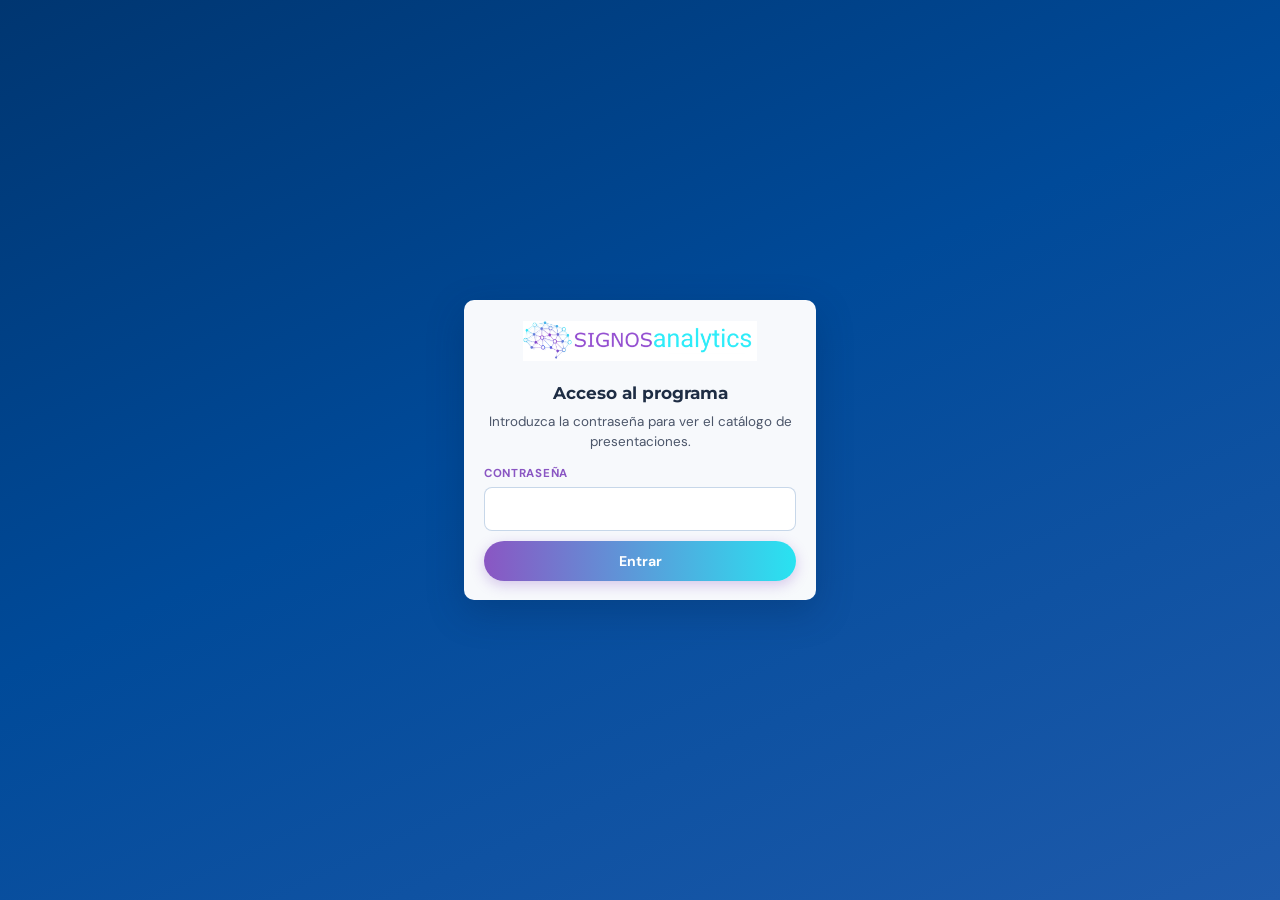
==== commit 19aecde6: "Add password gate on hub index page. Client-side SHA-256 check with sessionStorage; default passphra" ====
--- a/index.html
+++ b/index.html
@@ -364,9 +364,113 @@
     }
     .slide-cta .deck-link:hover { filter: brightness(1.05); text-decoration: none !important; }
 
+    /* Hub password gate (index only) */
+    .hub-auth-screen {
+      position: fixed;
+      inset: 0;
+      z-index: 1200;
+      display: flex;
+      align-items: center;
+      justify-content: center;
+      padding: 1.25rem;
+      background: linear-gradient(155deg, var(--signos-navy-deep) 0%, var(--signos-navy) 45%, #1e5aab 100%);
+    }
+    .hub-auth-screen--done {
+      display: none;
+    }
+    .hub-auth-card {
+      width: min(100%, 22rem);
+      padding: 1.35rem 1.25rem 1.2rem;
+      border-radius: var(--radius);
+      background: rgba(255, 255, 255, 0.97);
+      box-shadow: 0 12px 36px rgba(0, 36, 80, 0.28);
+      text-align: center;
+    }
+    .hub-auth-card img {
+      height: clamp(28px, 5vw, 40px);
+      width: auto;
+      margin-bottom: 0.65rem;
+    }
+    .hub-auth-card h1 {
+      margin: 0 0 0.35rem;
+      font-family: Montserrat, system-ui, sans-serif;
+      font-size: 1.05rem;
+      color: var(--signos-deep);
+    }
+    .hub-auth-card p {
+      margin: 0 0 0.85rem;
+      font-size: 0.84rem;
+      color: #4b5569;
+      line-height: 1.45;
+    }
+    .hub-auth-card label {
+      display: block;
+      text-align: left;
+      font-size: 0.72rem;
+      font-weight: 700;
+      letter-spacing: 0.06em;
+      text-transform: uppercase;
+      color: var(--signos-purple);
+      margin-bottom: 0.28rem;
+    }
+    .hub-auth-card input[type="password"] {
+      width: 100%;
+      padding: 0.55rem 0.65rem;
+      border-radius: 8px;
+      border: 1px solid rgba(0, 74, 153, 0.22);
+      font: inherit;
+      font-size: 0.95rem;
+    }
+    .hub-auth-card input[type="password"]:focus {
+      outline: 2px solid rgba(41, 227, 241, 0.55);
+      outline-offset: 2px;
+    }
+    .hub-auth-card button {
+      margin-top: 0.65rem;
+      width: 100%;
+      padding: 0.55rem 0.75rem;
+      border: none;
+      border-radius: 999px;
+      font: inherit;
+      font-weight: 700;
+      font-size: 0.88rem;
+      color: #fff;
+      cursor: pointer;
+      background: linear-gradient(90deg, var(--signos-purple), var(--signos-cyan));
+      box-shadow: 0 4px 14px rgba(138, 86, 195, 0.32);
+    }
+    .hub-auth-card button:hover {
+      filter: brightness(1.04);
+    }
+    #hub-auth-error {
+      margin-top: 0.45rem;
+      font-size: 0.78rem;
+      color: #8b2c2c;
+      text-align: left;
+    }
+    #hub-app:not(.hub-app--ready) {
+      visibility: hidden;
+      pointer-events: none;
+    }
+
   </style>
 </head>
 <body class="has-deck-nav">
+  <div id="hub-auth-screen" class="hub-auth-screen" role="dialog" aria-modal="true" aria-labelledby="hub-auth-title">
+    <div class="hub-auth-card">
+      <img src="assets/logo-signos.png" alt="SIGNOS analytics" width="160" height="36" decoding="async" />
+      <h1 id="hub-auth-title">Acceso al programa</h1>
+      <p>Introduzca la contraseña para ver el catálogo de presentaciones.</p>
+      <form id="hub-auth-form" autocomplete="off">
+        <label for="hub-auth-pass">Contraseña</label>
+        <input id="hub-auth-pass" name="pass" type="password" required autocomplete="current-password" />
+        <button type="submit">Entrar</button>
+        <p id="hub-auth-error" hidden></p>
+      </form>
+    </div>
+  </div>
+
+  <div id="hub-app" hidden>
   <div class="sticky-head sticky-head--compact">
     <nav class="toc" aria-label="Índice de laminas">
       <div class="inner">
@@ -415,5 +519,8 @@
     <a class="deck-nav-link deck-nav-hub" href="#deck-catalogo">Índice</a>
     <a class="deck-nav-link deck-nav-next" href="presentacion_vargas.html">Siguiente →</a>
   </nav>
+  </div>
+
+  <script src="assets/hub-gate.js" defer></script>
 </body>
 </html>
